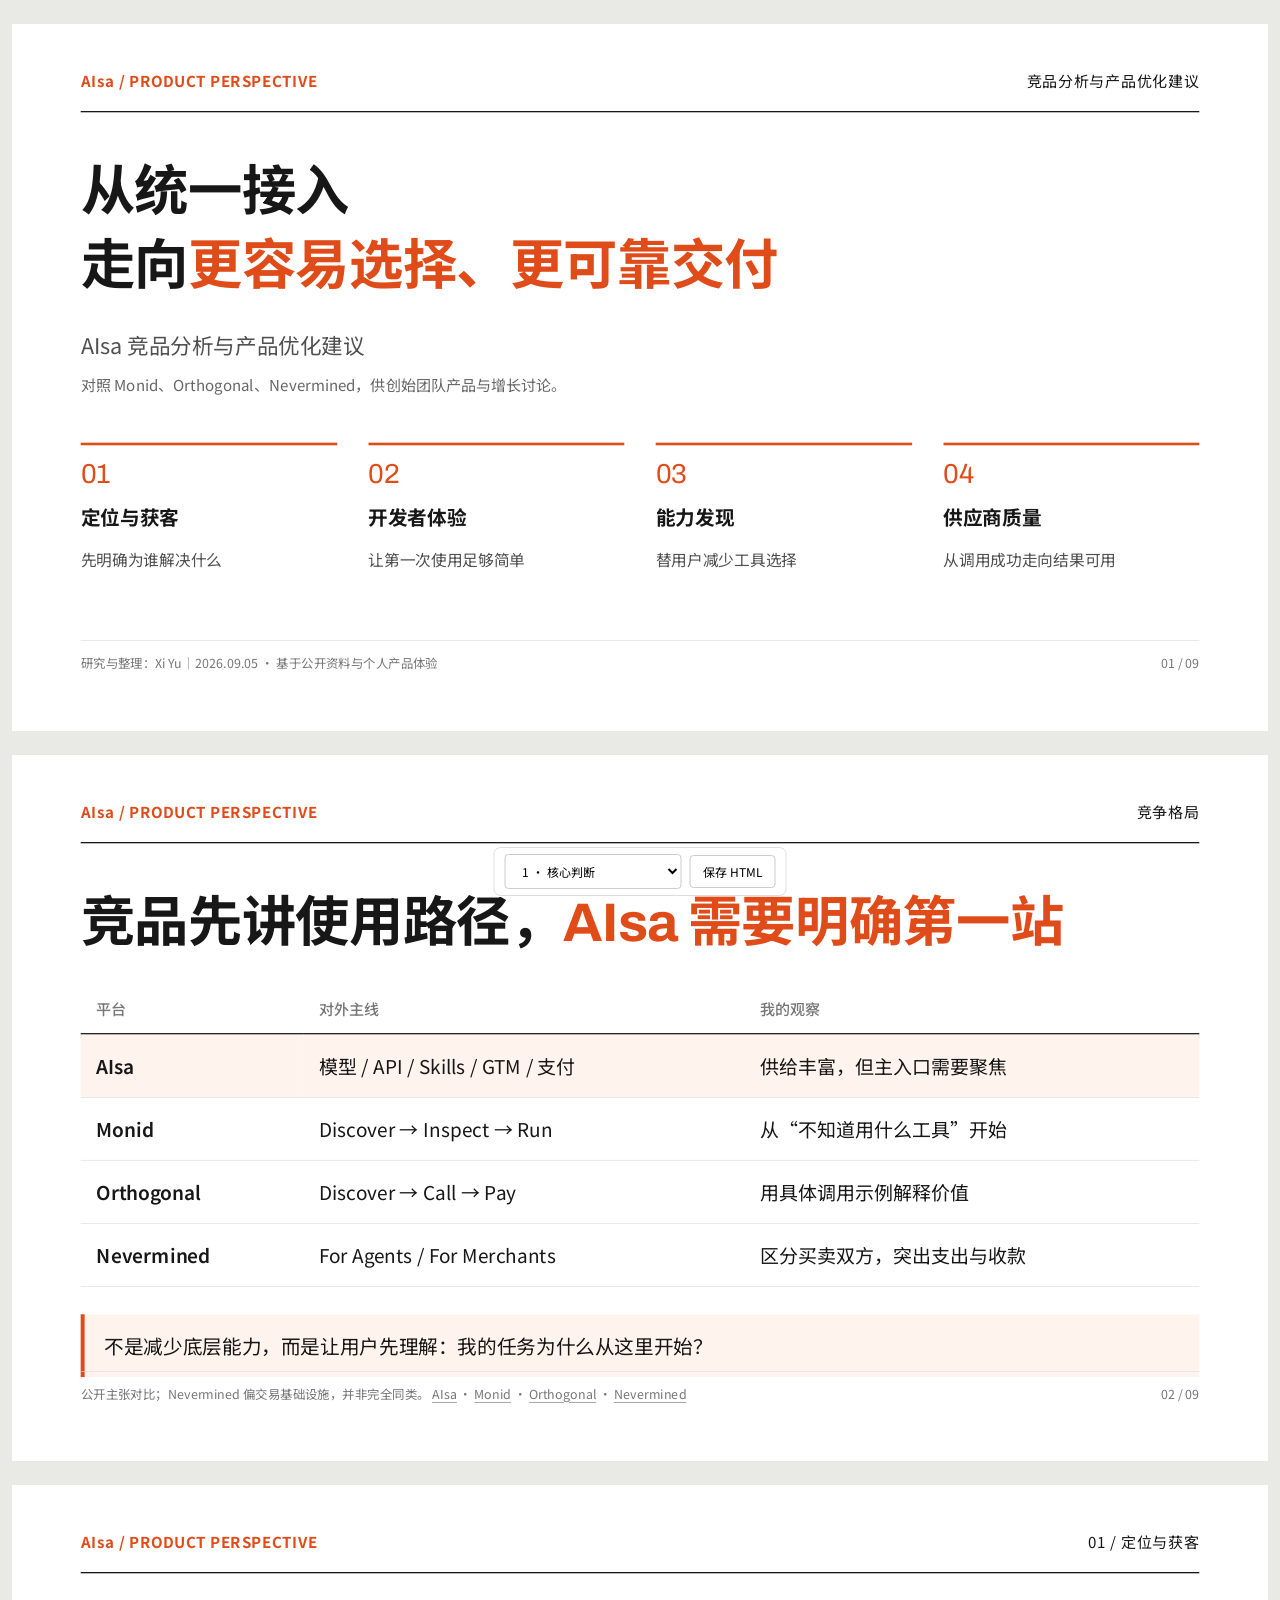
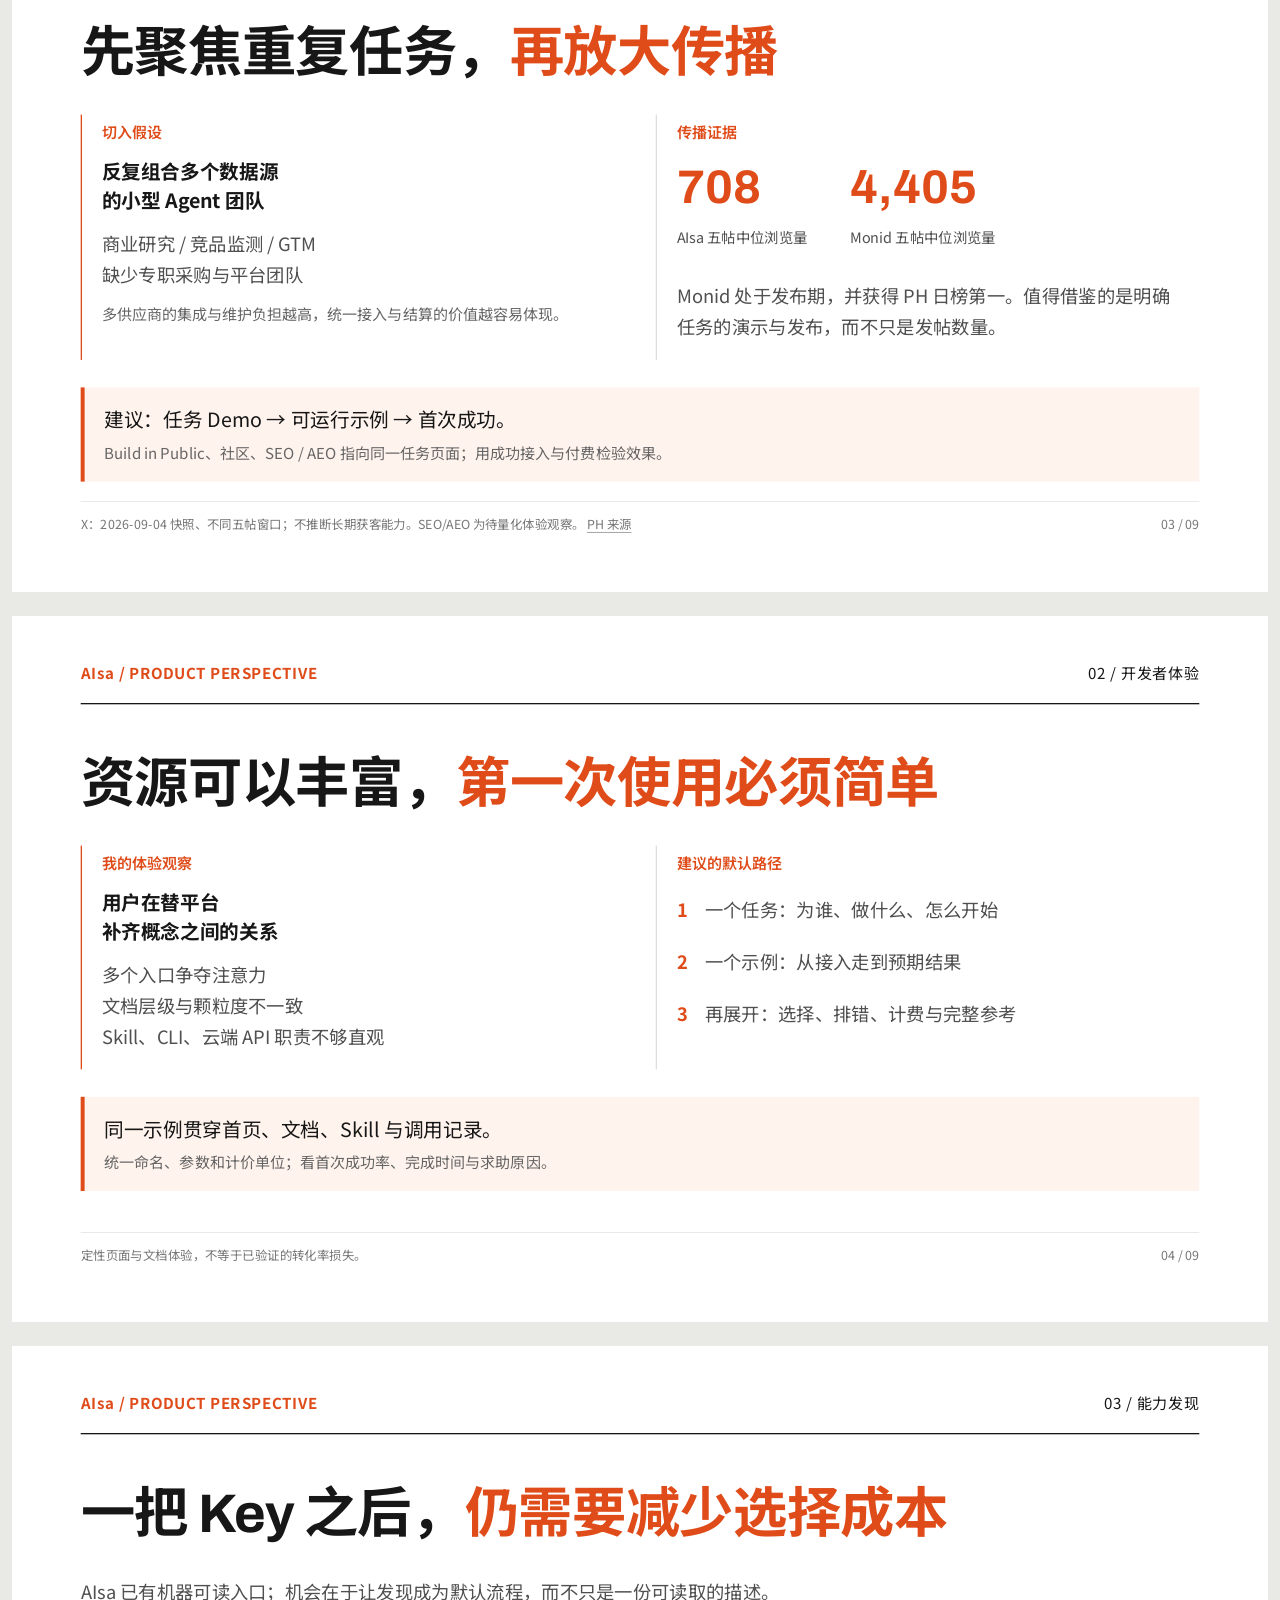
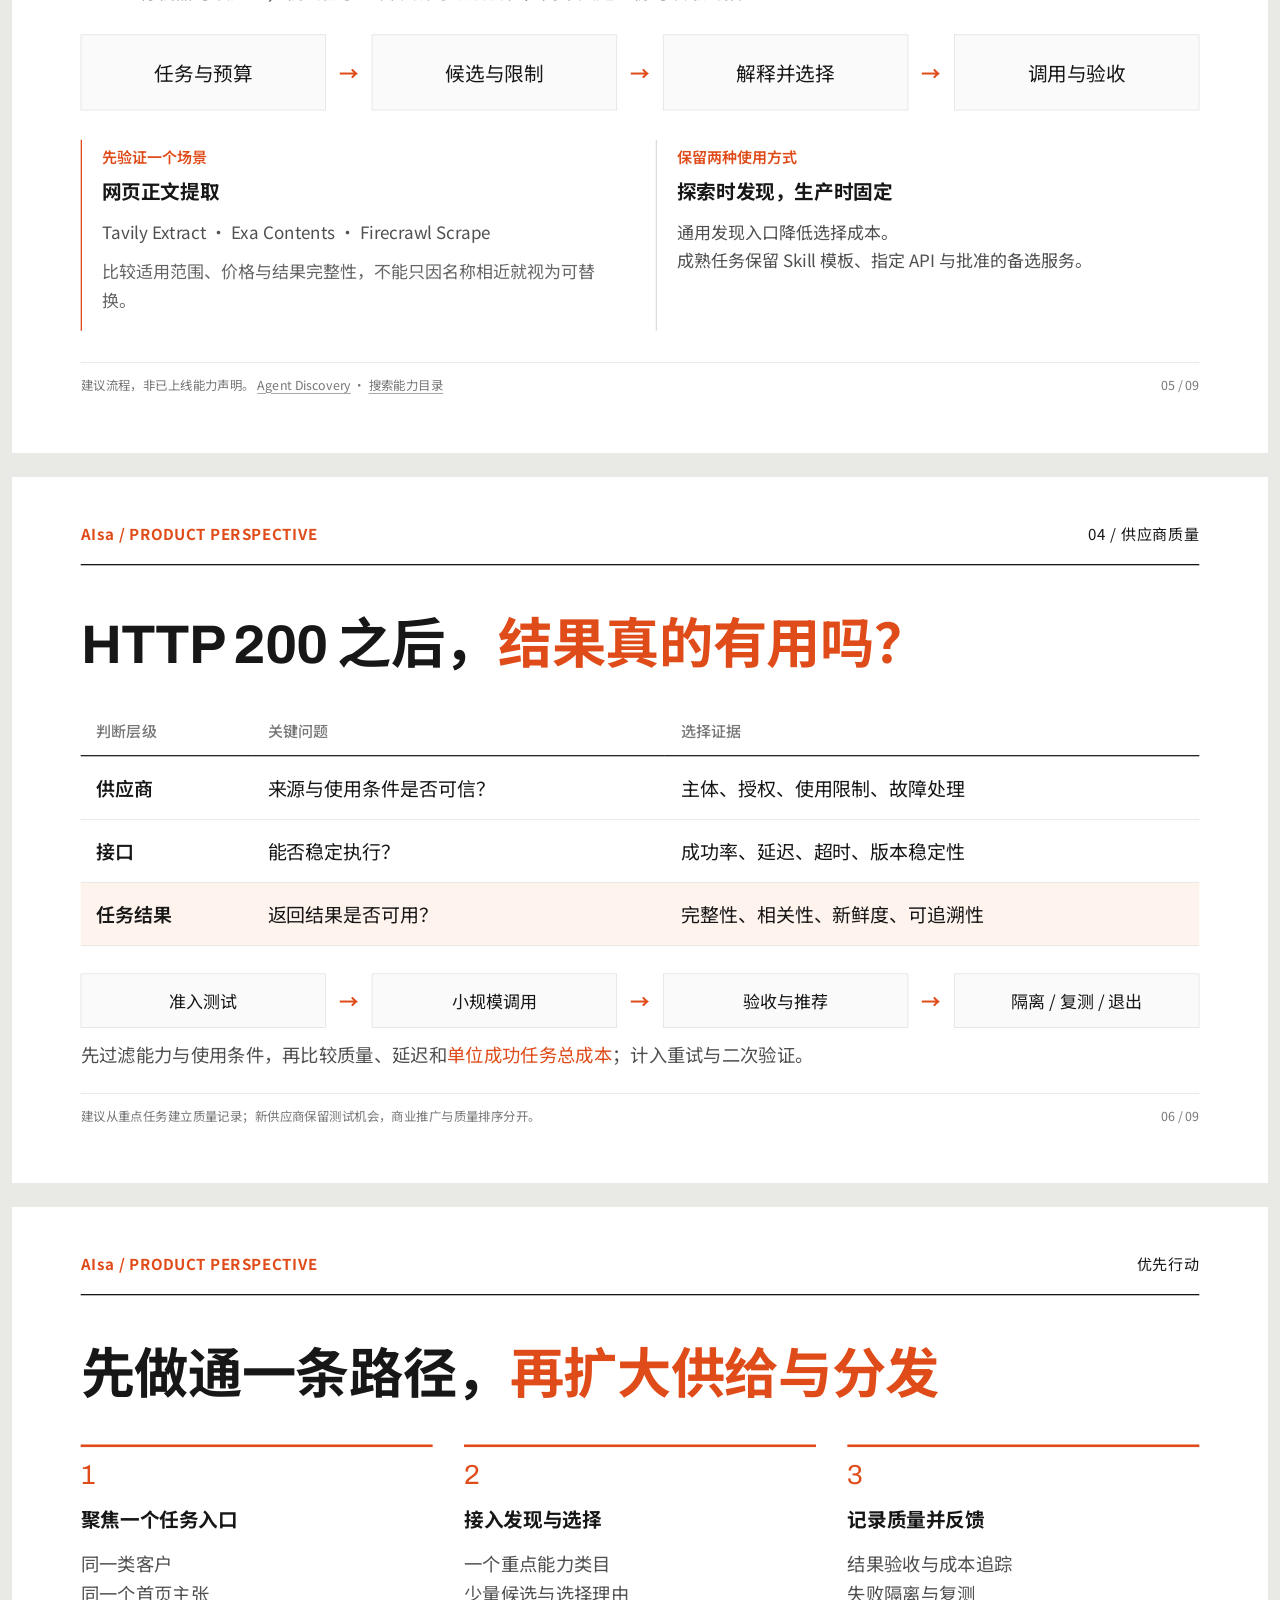
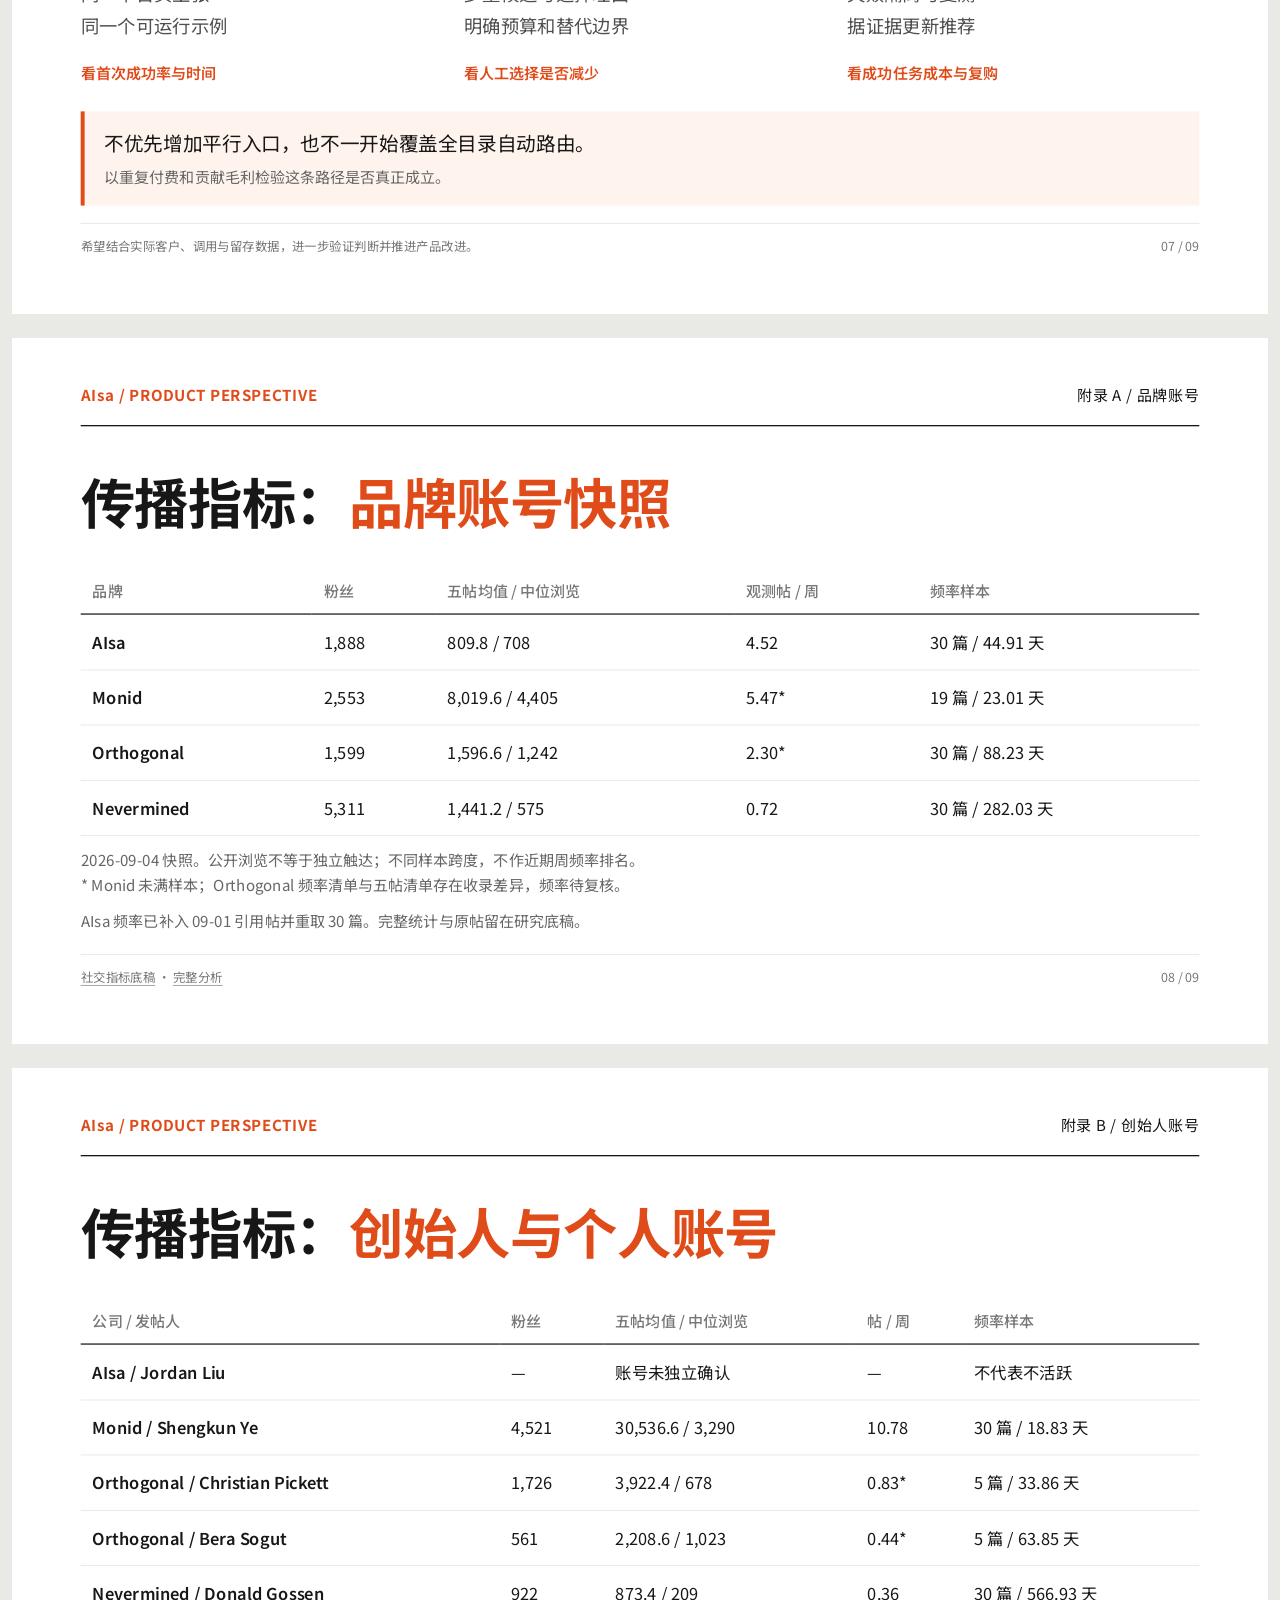
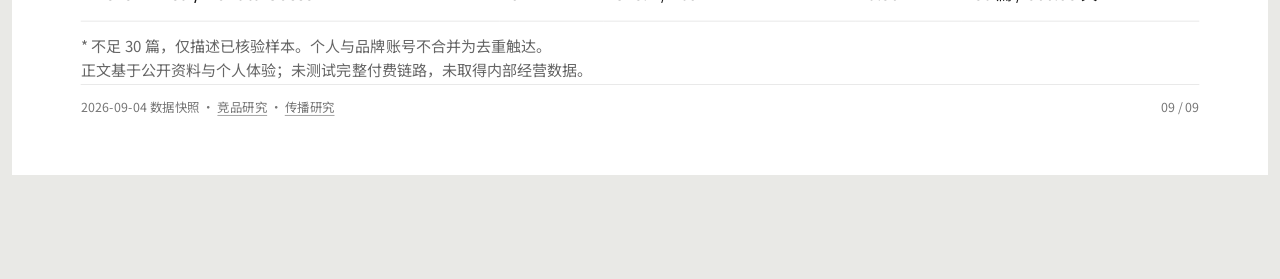
==== aisa-founder-product-strategy/index.html @ be92a4cd "feat: publish AIsa founder strategy deck" ====
<!DOCTYPE html><html lang="zh-CN"><head><meta charset="UTF-8"><meta name="viewport" content="width=device-width,initial-scale=1"><title>AIsa 竞品分析与产品优化建议｜Xi Yu</title><link href="https://fonts.googleapis.com/css2?family=Archivo:wght@700;800&family=Noto+Sans+SC:wght@400;500;600;700&display=swap" rel="stylesheet"><style>/* ===========================================
   FIXED 16:9 STAGE: MANDATORY BASE STYLES
   Include this ENTIRE file in every presentation.
   Slides are authored at 1920×1080 and scaled as a whole.
   =========================================== */

/* 1. Lock the browser viewport */
html,
body {
    width: 100%;
    height: 100%;
    margin: 0;
    overflow: hidden;
    background: var(--stage-bg, #000);
}

/* 2. Full-window deck viewport */
.deck-viewport {
    position: fixed;
    inset: 0;
    overflow: hidden;
    background: var(--stage-bg, #000);
}

/* 3. Fixed 16:9 design canvas.
   JavaScript sets transform: translate(...) scale(...). */
.deck-stage {
    position: absolute;
    left: 0;
    top: 0;
    width: 1920px;
    height: 1080px;
    overflow: hidden;
    transform-origin: 0 0;
    background: var(--slide-bg, #fff);
}

/* 4. Slides stack inside the fixed stage.
   Content must be laid out at 1920×1080, not reflowed per device. */
.slide {
    position: absolute;
    inset: 0;
    width: 1920px;
    height: 1080px;
    overflow: hidden;
    display: block;
    visibility: hidden;
    opacity: 0;
    pointer-events: none;
    background: var(--slide-bg, #fff);
}

.slide.active,
.slide.visible {
    visibility: visible;
    opacity: 1;
    pointer-events: auto;
    z-index: 1;
}

/* 5. Keep media inside authored slide bounds */
img,
video,
canvas,
svg {
    max-width: 100%;
    max-height: 100%;
}

/* 6. Presentation chrome stays outside the slide design system */
.deck-controls {
    position: fixed;
    left: 50%;
    bottom: 22px;
    transform: translateX(-50%);
    z-index: 1000;
}

/* 7. Print one fixed-size slide per page */
@media print {
    html,
    body {
        width: 1920px;
        height: auto;
        overflow: visible;
        background: #fff;
    }

    .deck-viewport {
        position: static;
        overflow: visible;
        background: #fff;
    }

    .deck-stage {
        position: static;
        width: auto;
        height: auto;
        transform: none !important;
        background: none;
    }

    .slide {
        position: relative;
        display: block !important;
        visibility: visible !important;
        opacity: 1 !important;
        pointer-events: auto !important;
        width: 1920px;
        height: 1080px;
        break-after: page;
        page-break-after: always;
    }

    .slide:last-child {
        break-after: auto;
        page-break-after: auto;
    }

    .deck-controls {
        display: none !important;
    }
}

/* 8. Reduced motion */
@media (prefers-reduced-motion: reduce) {
    *,
    *::before,
    *::after {
        animation-duration: 0.01ms !important;
        transition-duration: 0.2s !important;
    }
}


/* === SWISS WHITE / ORANGE === */
*{box-sizing:border-box} :root{--stage-bg:#e9e9e6;--slide-bg:#fff;--ink:#171717;--accent:#df4b19}body{font-family:'Noto Sans SC',sans-serif;color:var(--ink)}
.slide{padding:70px 105px 110px}header{height:65px;border-bottom:2px solid #171717;display:flex;justify-content:space-between;font-size:23px;letter-spacing:1px}header strong,label,i{color:var(--accent)}h1{font-family:'Archivo','Noto Sans SC',sans-serif;font-size:65px;line-height:1.35;margin:42px 0 38px;letter-spacing:-1px}h1 span,.intro span{color:var(--accent)}h3{font-size:35px;line-height:1.45;margin:22px 0}p{font-size:28px;line-height:1.7;margin:18px 0;color:#505050}.lead{font-size:33px}.small,small{font-size:23px;line-height:1.65;color:#666}label{font-size:23px;font-weight:600}i{font-style:normal;font-size:42px;font-family:Archivo,sans-serif}a{color:inherit;text-underline-offset:4px}
footer{position:absolute;left:105px;right:105px;bottom:54px;border-top:1px solid #ddd;padding-top:20px;display:flex;justify-content:space-between;gap:30px;font-size:19px;color:#777}footer .source{max-width:1500px}
.four,.three,.cols{display:grid;gap:48px}.four{grid-template-columns:repeat(4,1fr);margin-top:65px}.three{grid-template-columns:repeat(3,1fr);margin-top:50px}.cols{grid-template-columns:1fr 1fr;margin-top:30px}.four article,.three article{border-top:4px solid var(--accent);padding-top:20px}.cols article{border-left:2px solid #ddd;padding:8px 30px}.cols article:first-child{border-color:var(--accent)}.three p{margin-bottom:32px}.compact{margin-top:45px}.compact h3{margin:15px 0}.compact p{font-size:26px}
aside{margin-top:42px;background:#fff3ed;border-left:6px solid var(--accent);padding:24px 30px;font-size:30px;line-height:1.6}
table{width:100%;border-collapse:collapse;font-size:29px;margin-top:25px}th{text-align:left;font-size:23px;color:#777;font-weight:500;padding:20px 24px;border-bottom:2px solid #222}td{padding:26px 24px;border-bottom:1px solid #ddd;line-height:1.5}td:first-child{font-weight:600}.accent{background:#fff3ed}.data{font-size:25px}.data td{padding:23px 18px}.data th{padding:18px}
.numbers{display:flex;gap:65px;margin:30px 0}.numbers b{font-family:Archivo,sans-serif;font-size:72px;color:var(--accent)}.numbers p{font-size:22px}.steps p{margin:32px 0}.steps b{display:inline-block;margin-right:20px;color:var(--accent)}.flow{display:flex;align-items:center;gap:20px;margin-top:42px}.flow div{flex:1;border:1px solid #ddd;padding:35px 14px;text-align:center;font-size:30px;background:#fafafa}.flow b{color:var(--accent);font-size:30px}.smallflow div{padding:22px 10px;font-size:26px}.intro{font-size:28px}.slide:first-child h1{font-size:83px;margin-top:66px}.slide:first-child h3{font-size:30px}.slide:first-child .four p{font-size:24px}
/* === NAVIGATION AND EDITING === */
footer{bottom:90px}.deck-controls{bottom:4px}
.deck-controls{display:flex;gap:8px;align-items:center;background:#fffffff2;border:1px solid #ddd;border-radius:7px;padding:6px 10px;font-size:12px}button,select{font:inherit;padding:7px 12px;background:#fff;border:1px solid #ccc;border-radius:4px;cursor:pointer}button:focus-visible,select:focus-visible{outline:3px solid #df4b19}.edit-hotzone{position:fixed;left:0;top:0;width:80px;height:60px;z-index:1000}.edit-toggle{position:fixed;left:12px;top:12px;z-index:1001;opacity:0;pointer-events:none}.edit-toggle.show,.edit-toggle.active{opacity:1;pointer-events:auto}[contenteditable=true]{outline:1px dashed #df4b19}.editing .slide.active{overflow:auto}@media print{.edit-hotzone,.edit-toggle{display:none!important}@page{size:1920px 1080px;margin:0}}
/* === CONTINUOUS VERTICAL READING === */
html,body{height:auto;overflow-x:hidden;overflow-y:auto}
.deck-viewport{position:relative;inset:auto;overflow:visible;padding:24px 0 80px}
.deck-stage{position:relative;width:100%;height:auto;overflow:visible;transform:none!important;background:transparent}
.page-wrap{position:relative;margin:0 auto 24px;overflow:hidden;background:white}
.slide{visibility:visible;opacity:1;pointer-events:auto;transform-origin:top left}
.deck-controls #prev,.deck-controls #next{display:none}
@media print{.page-wrap{width:1920px!important;height:1080px!important;margin:0;overflow:visible;break-after:page}.slide{transform:none!important;break-after:auto}.deck-viewport{padding:0}}
</style></head><body><main class="deck-viewport"><div class="deck-stage"><!-- === SLIDE 1: 核心判断 === --><section class="slide active" aria-label="核心判断"><header><strong>AIsa / PRODUCT PERSPECTIVE</strong><span>竞品分析与产品优化建议</span></header><h1>从统一接入<br>走向<span>更容易选择、更可靠交付</span></h1><div class="body-content"><p class="lead">AIsa 竞品分析与产品优化建议<br><small>对照 Monid、Orthogonal、Nevermined，供创始团队产品与增长讨论。</small></p><div class="four"><article><i>01</i><h3>定位与获客</h3><p>先明确为谁解决什么</p></article><article><i>02</i><h3>开发者体验</h3><p>让第一次使用足够简单</p></article><article><i>03</i><h3>能力发现</h3><p>替用户减少工具选择</p></article><article><i>04</i><h3>供应商质量</h3><p>从调用成功走向结果可用</p></article></div></div><footer><span class="source">研究与整理：Xi Yu｜2026.09.05 · 基于公开资料与个人产品体验</span><span>01 / 09</span></footer></section>
<!-- === SLIDE 2: 竞争格局 === --><section class="slide " aria-label="竞争格局"><header><strong>AIsa / PRODUCT PERSPECTIVE</strong><span>竞争格局</span></header><h1>竞品先讲使用路径，<span>AIsa 需要明确第一站</span></h1><div class="body-content"><table><thead><tr><th>平台</th><th>对外主线</th><th>我的观察</th></tr></thead><tbody><tr class="accent"><td>AIsa</td><td>模型 / API / Skills / GTM / 支付</td><td>供给丰富，但主入口需要聚焦</td></tr><tr><td>Monid</td><td>Discover → Inspect → Run</td><td>从“不知道用什么工具”开始</td></tr><tr><td>Orthogonal</td><td>Discover → Call → Pay</td><td>用具体调用示例解释价值</td></tr><tr><td>Nevermined</td><td>For Agents / For Merchants</td><td>区分买卖双方，突出支出与收款</td></tr></tbody></table><aside>不是减少底层能力，而是让用户先理解：我的任务为什么从这里开始？</aside></div><footer><span class="source">公开主张对比；Nevermined 偏交易基础设施，并非完全同类。 <a href="https://aisa.one/">AIsa</a> · <a href="https://docs.monid.ai/">Monid</a> · <a href="https://www.orthogonal.com/">Orthogonal</a> · <a href="https://nevermined.ai/">Nevermined</a></span><span>02 / 09</span></footer></section>
<!-- === SLIDE 3: 01 / 定位与获客 === --><section class="slide " aria-label="01 / 定位与获客"><header><strong>AIsa / PRODUCT PERSPECTIVE</strong><span>01 / 定位与获客</span></header><h1>先聚焦重复任务，<span>再放大传播</span></h1><div class="body-content"><div class="cols"><article><label>切入假设</label><h3>反复组合多个数据源<br>的小型 Agent 团队</h3><p>商业研究 / 竞品监测 / GTM<br>缺少专职采购与平台团队</p><p class="small">多供应商的集成与维护负担越高，统一接入与结算的价值越容易体现。</p></article><article><label>传播证据</label><div class="numbers"><div><b>708</b><p>AIsa 五帖中位浏览量</p></div><div><b>4,405</b><p>Monid 五帖中位浏览量</p></div></div><p>Monid 处于发布期，并获得 PH 日榜第一。值得借鉴的是明确任务的演示与发布，而不只是发帖数量。</p></article></div><aside>建议：任务 Demo → 可运行示例 → 首次成功。<br><small>Build in Public、社区、SEO / AEO 指向同一任务页面；用成功接入与付费检验效果。</small></aside></div><footer><span class="source">X：2026-09-04 快照、不同五帖窗口；不推断长期获客能力。SEO/AEO 为待量化体验观察。 <a href="https://www.producthunt.com/products/monid">PH 来源</a></span><span>03 / 09</span></footer></section>
<!-- === SLIDE 4: 02 / 开发者体验 === --><section class="slide " aria-label="02 / 开发者体验"><header><strong>AIsa / PRODUCT PERSPECTIVE</strong><span>02 / 开发者体验</span></header><h1>资源可以丰富，<span>第一次使用必须简单</span></h1><div class="body-content"><div class="cols"><article><label>我的体验观察</label><h3>用户在替平台<br>补齐概念之间的关系</h3><p>多个入口争夺注意力<br>文档层级与颗粒度不一致<br>Skill、CLI、云端 API 职责不够直观</p></article><article><label>建议的默认路径</label><div class="steps"><p><b>1</b> 一个任务：为谁、做什么、怎么开始</p><p><b>2</b> 一个示例：从接入走到预期结果</p><p><b>3</b> 再展开：选择、排错、计费与完整参考</p></div></article></div><aside>同一示例贯穿首页、文档、Skill 与调用记录。<br><small>统一命名、参数和计价单位；看首次成功率、完成时间与求助原因。</small></aside></div><footer><span class="source">定性页面与文档体验，不等于已验证的转化率损失。</span><span>04 / 09</span></footer></section>
<!-- === SLIDE 5: 03 / 能力发现 === --><section class="slide " aria-label="03 / 能力发现"><header><strong>AIsa / PRODUCT PERSPECTIVE</strong><span>03 / 能力发现</span></header><h1>一把 Key 之后，<span>仍需要减少选择成本</span></h1><div class="body-content"><p class="intro">AIsa 已有机器可读入口；机会在于让发现成为默认流程，而不只是一份可读取的描述。</p><div class="flow"><div>任务与预算</div><b>→</b><div>候选与限制</div><b>→</b><div>解释并选择</div><b>→</b><div>调用与验收</div></div><div class="cols compact"><article><label>先验证一个场景</label><h3>网页正文提取</h3><p>Tavily Extract · Exa Contents · Firecrawl Scrape</p><p class="small">比较适用范围、价格与结果完整性，不能只因名称相近就视为可替换。</p></article><article><label>保留两种使用方式</label><h3>探索时发现，生产时固定</h3><p>通用发现入口降低选择成本。<br>成熟任务保留 Skill 模板、指定 API 与批准的备选服务。</p></article></div></div><footer><span class="source">建议流程，非已上线能力声明。 <a href="https://aisa.one/agent-discovery">Agent Discovery</a> · <a href="https://aisa.one/api/search">搜索能力目录</a></span><span>05 / 09</span></footer></section>
<!-- === SLIDE 6: 04 / 供应商质量 === --><section class="slide " aria-label="04 / 供应商质量"><header><strong>AIsa / PRODUCT PERSPECTIVE</strong><span>04 / 供应商质量</span></header><h1>HTTP 200 之后，<span>结果真的有用吗？</span></h1><div class="body-content"><table><thead><tr><th>判断层级</th><th>关键问题</th><th>选择证据</th></tr></thead><tbody><tr><td>供应商</td><td>来源与使用条件是否可信？</td><td>主体、授权、使用限制、故障处理</td></tr><tr><td>接口</td><td>能否稳定执行？</td><td>成功率、延迟、超时、版本稳定性</td></tr><tr class="accent"><td>任务结果</td><td>返回结果是否可用？</td><td>完整性、相关性、新鲜度、可追溯性</td></tr></tbody></table><div class="flow smallflow"><div>准入测试</div><b>→</b><div>小规模调用</div><b>→</b><div>验收与推荐</div><b>→</b><div>隔离 / 复测 / 退出</div></div><p class="intro">先过滤能力与使用条件，再比较质量、延迟和<span>单位成功任务总成本</span>；计入重试与二次验证。</p></div><footer><span class="source">建议从重点任务建立质量记录；新供应商保留测试机会，商业推广与质量排序分开。</span><span>06 / 09</span></footer></section>
<!-- === SLIDE 7: 优先行动 === --><section class="slide " aria-label="优先行动"><header><strong>AIsa / PRODUCT PERSPECTIVE</strong><span>优先行动</span></header><h1>先做通一条路径，<span>再扩大供给与分发</span></h1><div class="body-content"><div class="three"><article><i>1</i><h3>聚焦一个任务入口</h3><p>同一类客户<br>同一个首页主张<br>同一个可运行示例</p><label>看首次成功率与时间</label></article><article><i>2</i><h3>接入发现与选择</h3><p>一个重点能力类目<br>少量候选与选择理由<br>明确预算和替代边界</p><label>看人工选择是否减少</label></article><article><i>3</i><h3>记录质量并反馈</h3><p>结果验收与成本追踪<br>失败隔离与复测<br>据证据更新推荐</p><label>看成功任务成本与复购</label></article></div><aside>不优先增加平行入口，也不一开始覆盖全目录自动路由。<br><small>以重复付费和贡献毛利检验这条路径是否真正成立。</small></aside></div><footer><span class="source">希望结合实际客户、调用与留存数据，进一步验证判断并推进产品改进。</span><span>07 / 09</span></footer></section>
<!-- === SLIDE 8: 附录 A / 品牌账号 === --><section class="slide " aria-label="附录 A / 品牌账号"><header><strong>AIsa / PRODUCT PERSPECTIVE</strong><span>附录 A / 品牌账号</span></header><h1>传播指标：<span>品牌账号快照</span></h1><div class="body-content"><table class="data"><thead><tr><th>品牌</th><th>粉丝</th><th>五帖均值 / 中位浏览</th><th>观测帖 / 周</th><th>频率样本</th></tr></thead><tbody><tr><td>AIsa</td><td>1,888</td><td>809.8 / 708</td><td>4.52</td><td>30 篇 / 44.91 天</td></tr><tr><td>Monid</td><td>2,553</td><td>8,019.6 / 4,405</td><td>5.47*</td><td>19 篇 / 23.01 天</td></tr><tr><td>Orthogonal</td><td>1,599</td><td>1,596.6 / 1,242</td><td>2.30*</td><td>30 篇 / 88.23 天</td></tr><tr><td>Nevermined</td><td>5,311</td><td>1,441.2 / 575</td><td>0.72</td><td>30 篇 / 282.03 天</td></tr></tbody></table><p class="small">2026-09-04 快照。公开浏览不等于独立触达；不同样本跨度，不作近期周频率排名。<br>* Monid 未满样本；Orthogonal 频率清单与五帖清单存在收录差异，频率待复核。</p><p class="small">AIsa 频率已补入 09-01 引用帖并重取 30 篇。完整统计与原帖留在研究底稿。</p></div><footer><span class="source"><a href="https://github.com/XY24678/XY24678.github.io/blob/main/aisa-founder-product-strategy/research/AIsa_Competitors_X_Metrics_2026-09-04.md">社交指标底稿</a> · <a href="https://github.com/XY24678/XY24678.github.io/blob/main/aisa-founder-product-strategy/research/AIsa_Founder_Product_Strategy_Discussion_CN.md">完整分析</a></span><span>08 / 09</span></footer></section>
<!-- === SLIDE 9: 附录 B / 创始人账号 === --><section class="slide " aria-label="附录 B / 创始人账号"><header><strong>AIsa / PRODUCT PERSPECTIVE</strong><span>附录 B / 创始人账号</span></header><h1>传播指标：<span>创始人与个人账号</span></h1><div class="body-content"><table class="data"><thead><tr><th>公司 / 发帖人</th><th>粉丝</th><th>五帖均值 / 中位浏览</th><th>帖 / 周</th><th>频率样本</th></tr></thead><tbody><tr><td>AIsa / Jordan Liu</td><td>—</td><td>账号未独立确认</td><td>—</td><td>不代表不活跃</td></tr><tr><td>Monid / Shengkun Ye</td><td>4,521</td><td>30,536.6 / 3,290</td><td>10.78</td><td>30 篇 / 18.83 天</td></tr><tr><td>Orthogonal / Christian Pickett</td><td>1,726</td><td>3,922.4 / 678</td><td>0.83*</td><td>5 篇 / 33.86 天</td></tr><tr><td>Orthogonal / Bera Sogut</td><td>561</td><td>2,208.6 / 1,023</td><td>0.44*</td><td>5 篇 / 63.85 天</td></tr><tr><td>Nevermined / Donald Gossen</td><td>922</td><td>873.4 / 209</td><td>0.36</td><td>30 篇 / 566.93 天</td></tr></tbody></table><p class="small">* 不足 30 篇，仅描述已核验样本。个人与品牌账号不合并为去重触达。<br>正文基于公开资料与个人体验；未测试完整付费链路，未取得内部经营数据。</p></div><footer><span class="source">2026-09-04 数据快照 · <a href="https://github.com/XY24678/XY24678.github.io/blob/main/aisa-founder-product-strategy/research/AIsa_AI_Infra_Competitive_Research_CN.md">竞品研究</a> · <a href="https://github.com/XY24678/XY24678.github.io/blob/main/aisa-founder-product-strategy/research/AIsa_Monid_Build_in_Public_Trace_CN.md">传播研究</a></span><span>09 / 09</span></footer></section></div></main><nav class="deck-controls" aria-label="幻灯片导航"><button id="prev" aria-label="上一页">←</button><select aria-label="跳转页面"></select><button id="next" aria-label="下一页">→</button><button id="save">保存 HTML</button></nav><div class="edit-hotzone"></div><button class="edit-toggle" id="edit" title="按 E 编辑文字">编辑 E</button><script>/* === FIXED STAGE AND NAVIGATION === */
class SlidePresentation{
constructor(){this.slides=[...document.querySelectorAll('.slide')];this.index=0;this.editing=false;this.select=document.querySelector('select');this.slides.forEach((s,i)=>{if(!s.parentElement.classList.contains('page-wrap')){const w=document.createElement('div');w.className='page-wrap';s.before(w);w.append(s)}s.classList.add('active');s.removeAttribute('aria-hidden');s.inert=false;this.select.add(new Option((i+1)+' · '+s.getAttribute('aria-label'),i))});this.select.onchange=()=>this.show(+this.select.value);addEventListener('resize',()=>this.fit());addEventListener('keydown',e=>{if((e.ctrlKey||e.metaKey)&&e.key==='s'){e.preventDefault();this.save();return}if(!e.target.isContentEditable&&e.key.toLowerCase()==='e')this.edit()});this.fit();this.setupEditor();const observer=new IntersectionObserver(entries=>{for(const entry of entries)if(entry.isIntersecting){this.index=this.slides.indexOf(entry.target);this.select.value=this.index}},{threshold:0.4});this.slides.forEach(s=>observer.observe(s))}
fit(){const width=Math.min(document.documentElement.clientWidth-24,1440),scale=width/1920;this.slides.forEach(s=>{s.parentElement.style.width=width+'px';s.parentElement.style.height=(1080*scale)+'px';s.style.transform='scale('+scale+')'})}
show(n){this.index=Math.max(0,Math.min(n,this.slides.length-1));this.slides[this.index].parentElement.scrollIntoView({behavior:matchMedia('(prefers-reduced-motion: reduce)').matches?'auto':'smooth',block:'start'});this.select.value=this.index}
setupEditor(){this.fields=[...document.querySelectorAll('h1,h3,p,label,td,th,aside')];try{const saved=JSON.parse(localStorage.getItem('aisa-deck-v1')||'null');if(Array.isArray(saved)&&saved.length===this.fields.length)saved.forEach((t,i)=>{if(t!==null)this.fields[i].textContent=t})}catch{}this.fields.forEach(f=>f.addEventListener('input',()=>{f.dataset.edited='true';try{localStorage.setItem('aisa-deck-v1',JSON.stringify(this.fields.map(x=>x.dataset.edited?x.textContent:null)))}catch{}}));const btn=document.querySelector('#edit');btn.onclick=()=>this.edit();const hot=document.querySelector('.edit-hotzone');let timer;for(const el of [hot,btn]){el.onmouseenter=()=>{clearTimeout(timer);btn.classList.add('show')};el.onmouseleave=()=>timer=setTimeout(()=>btn.classList.remove('show'),400)}hot.onclick=()=>this.edit();document.querySelector('#save').onclick=()=>this.save()}
edit(){this.editing=!this.editing;this.fields.forEach(f=>f.contentEditable=String(this.editing));document.body.classList.toggle('editing',this.editing);document.querySelector('#edit').classList.toggle('active',this.editing);document.querySelector('#edit').textContent=this.editing?'结束编辑':'编辑 E'}
save(){const clone=document.documentElement.cloneNode(true);clone.querySelectorAll('[contenteditable]').forEach(e=>e.removeAttribute('contenteditable'));clone.querySelector('body').classList.remove('editing');const url=URL.createObjectURL(new Blob(['<!DOCTYPE html>'+clone.outerHTML],{type:'text/html;charset=utf-8'}));const a=document.createElement('a');a.href=url;a.download='AIsa_Founder_Product_Strategy_Deck_CN.html';a.click();setTimeout(()=>URL.revokeObjectURL(url),1000)}
}window.deck=new SlidePresentation();</script></body></html>
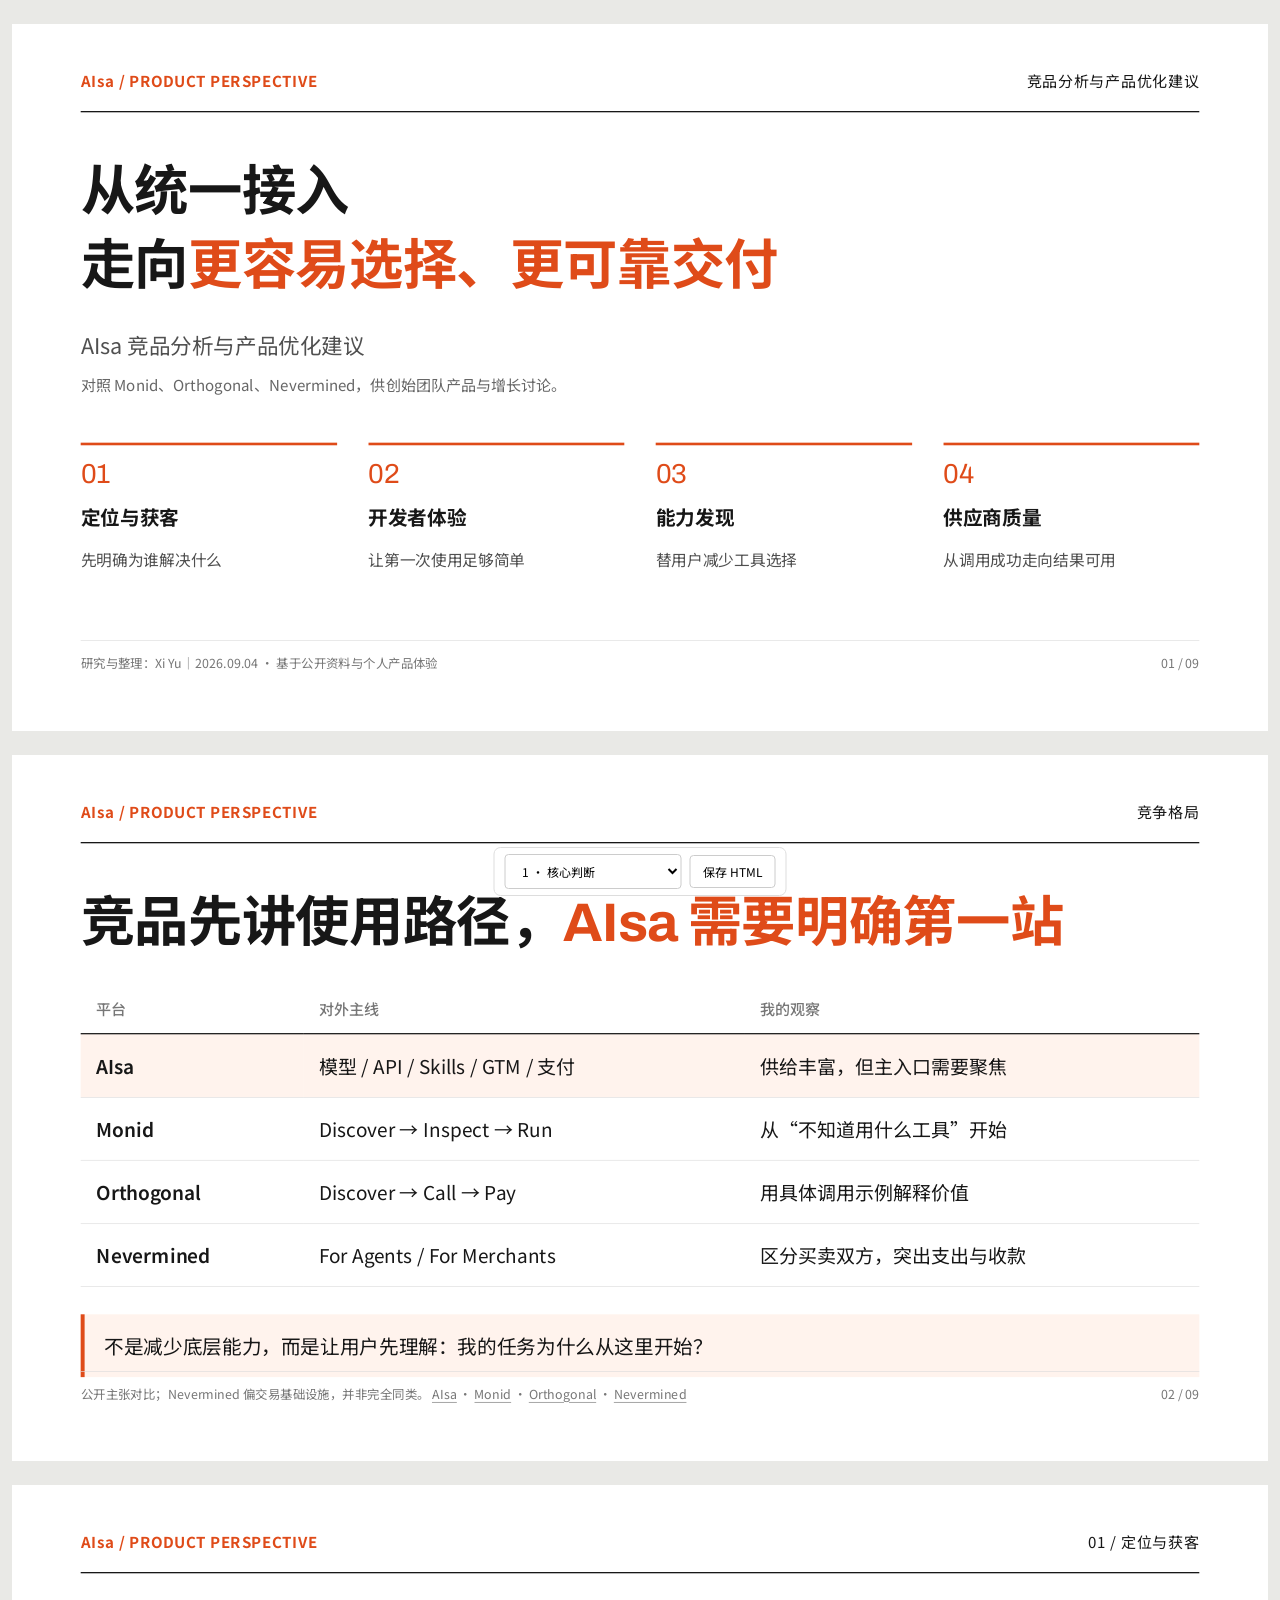
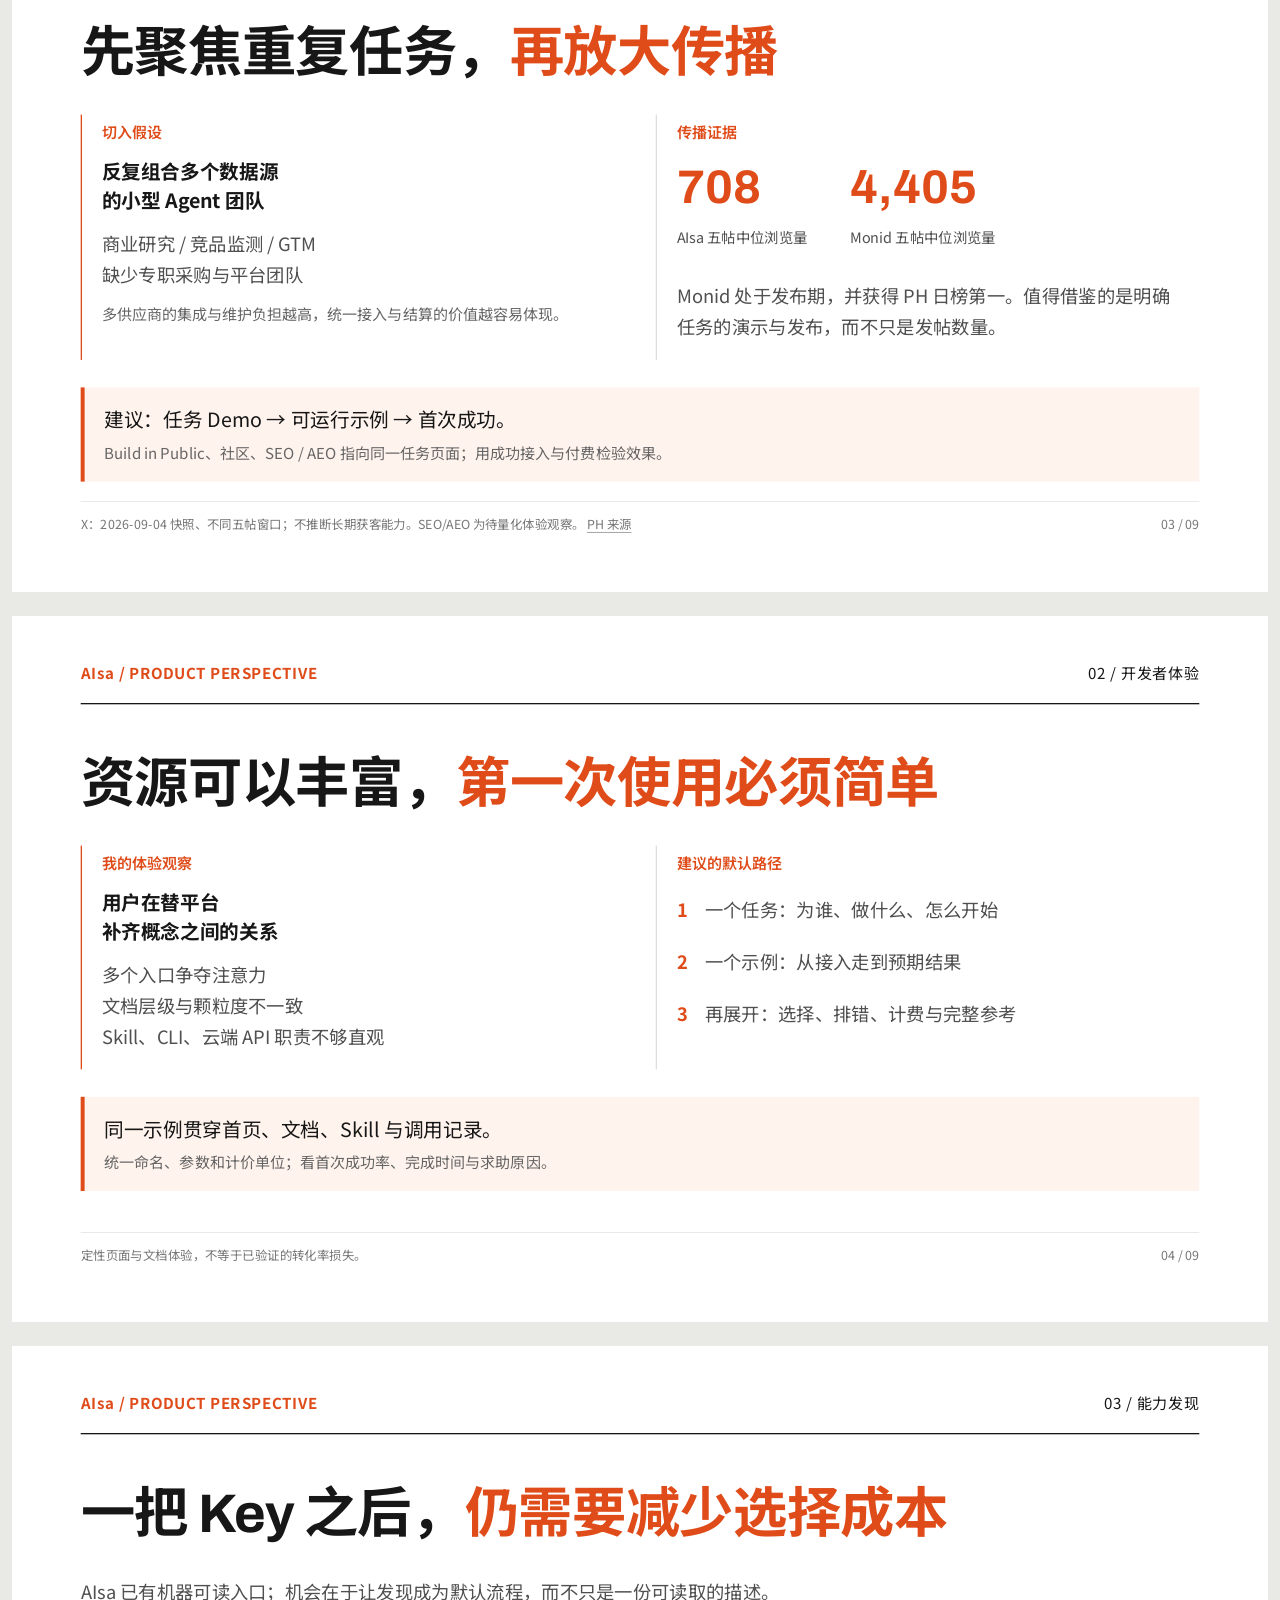
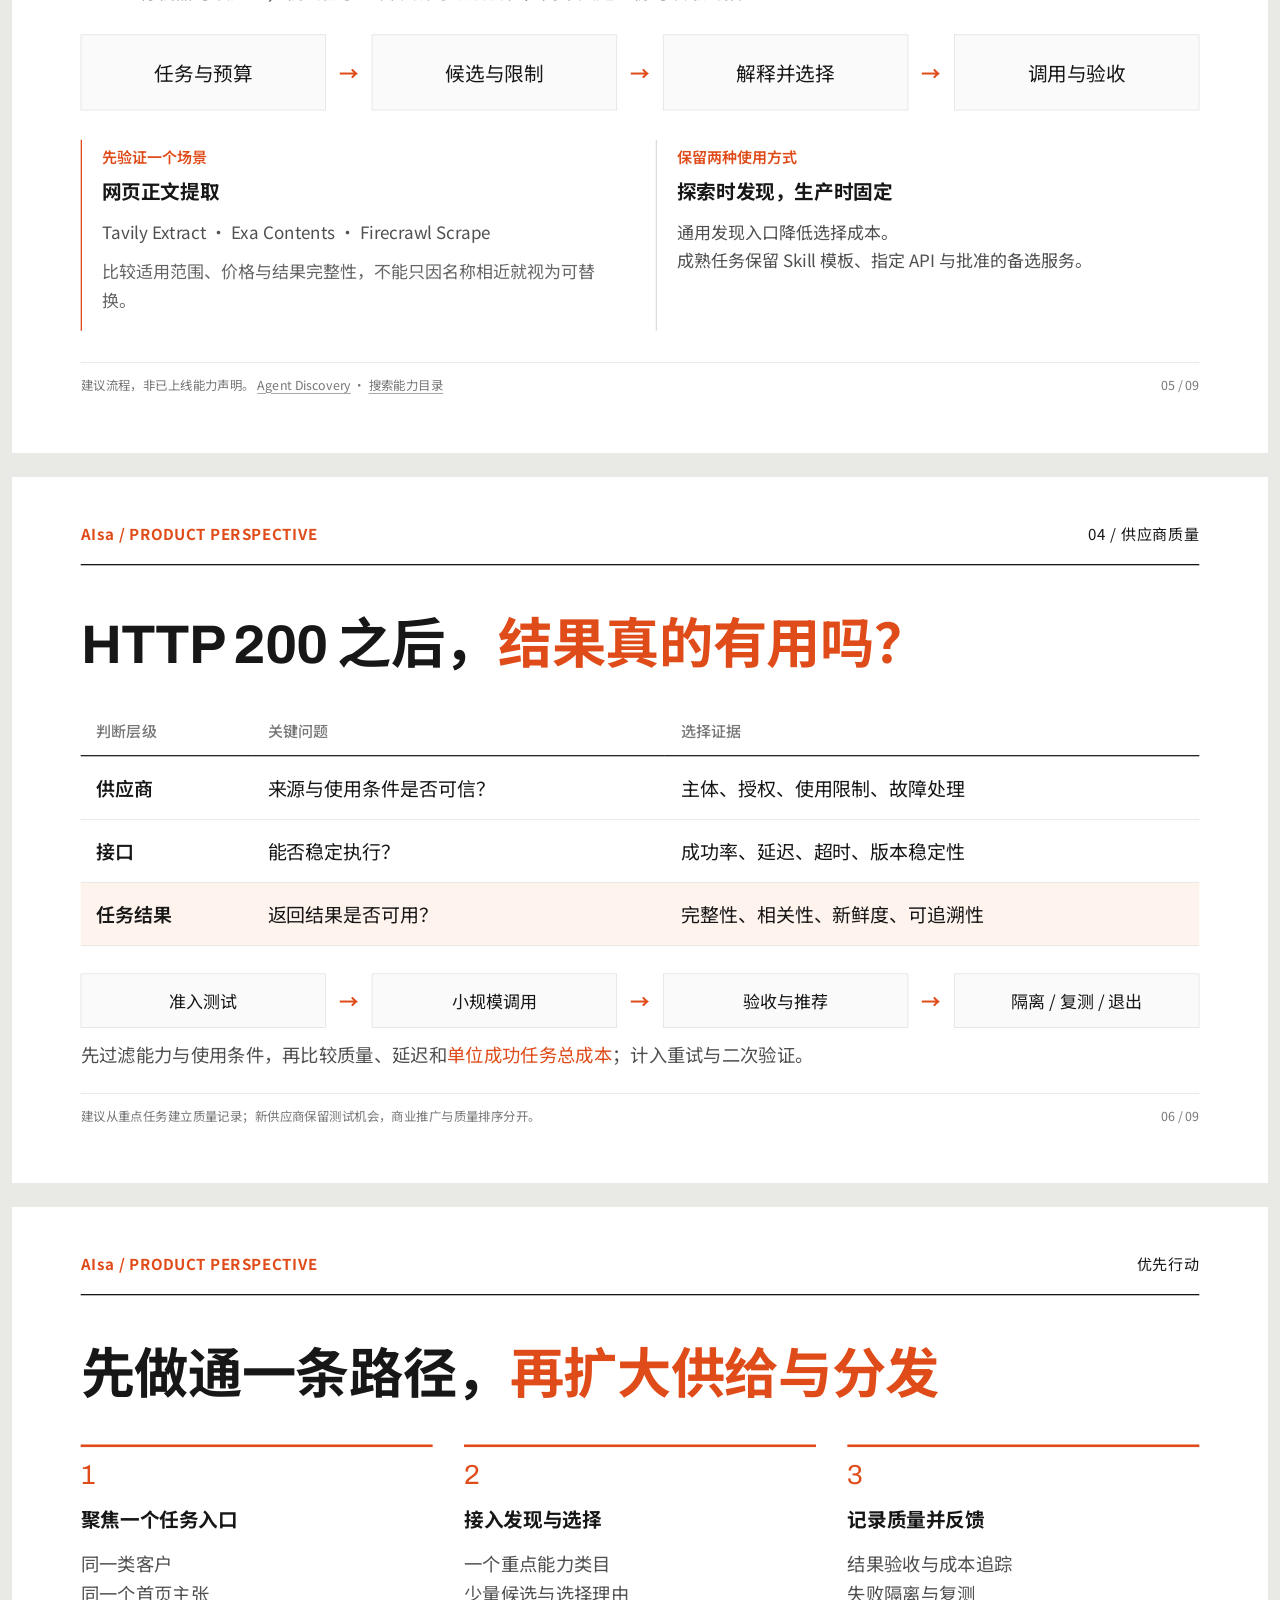
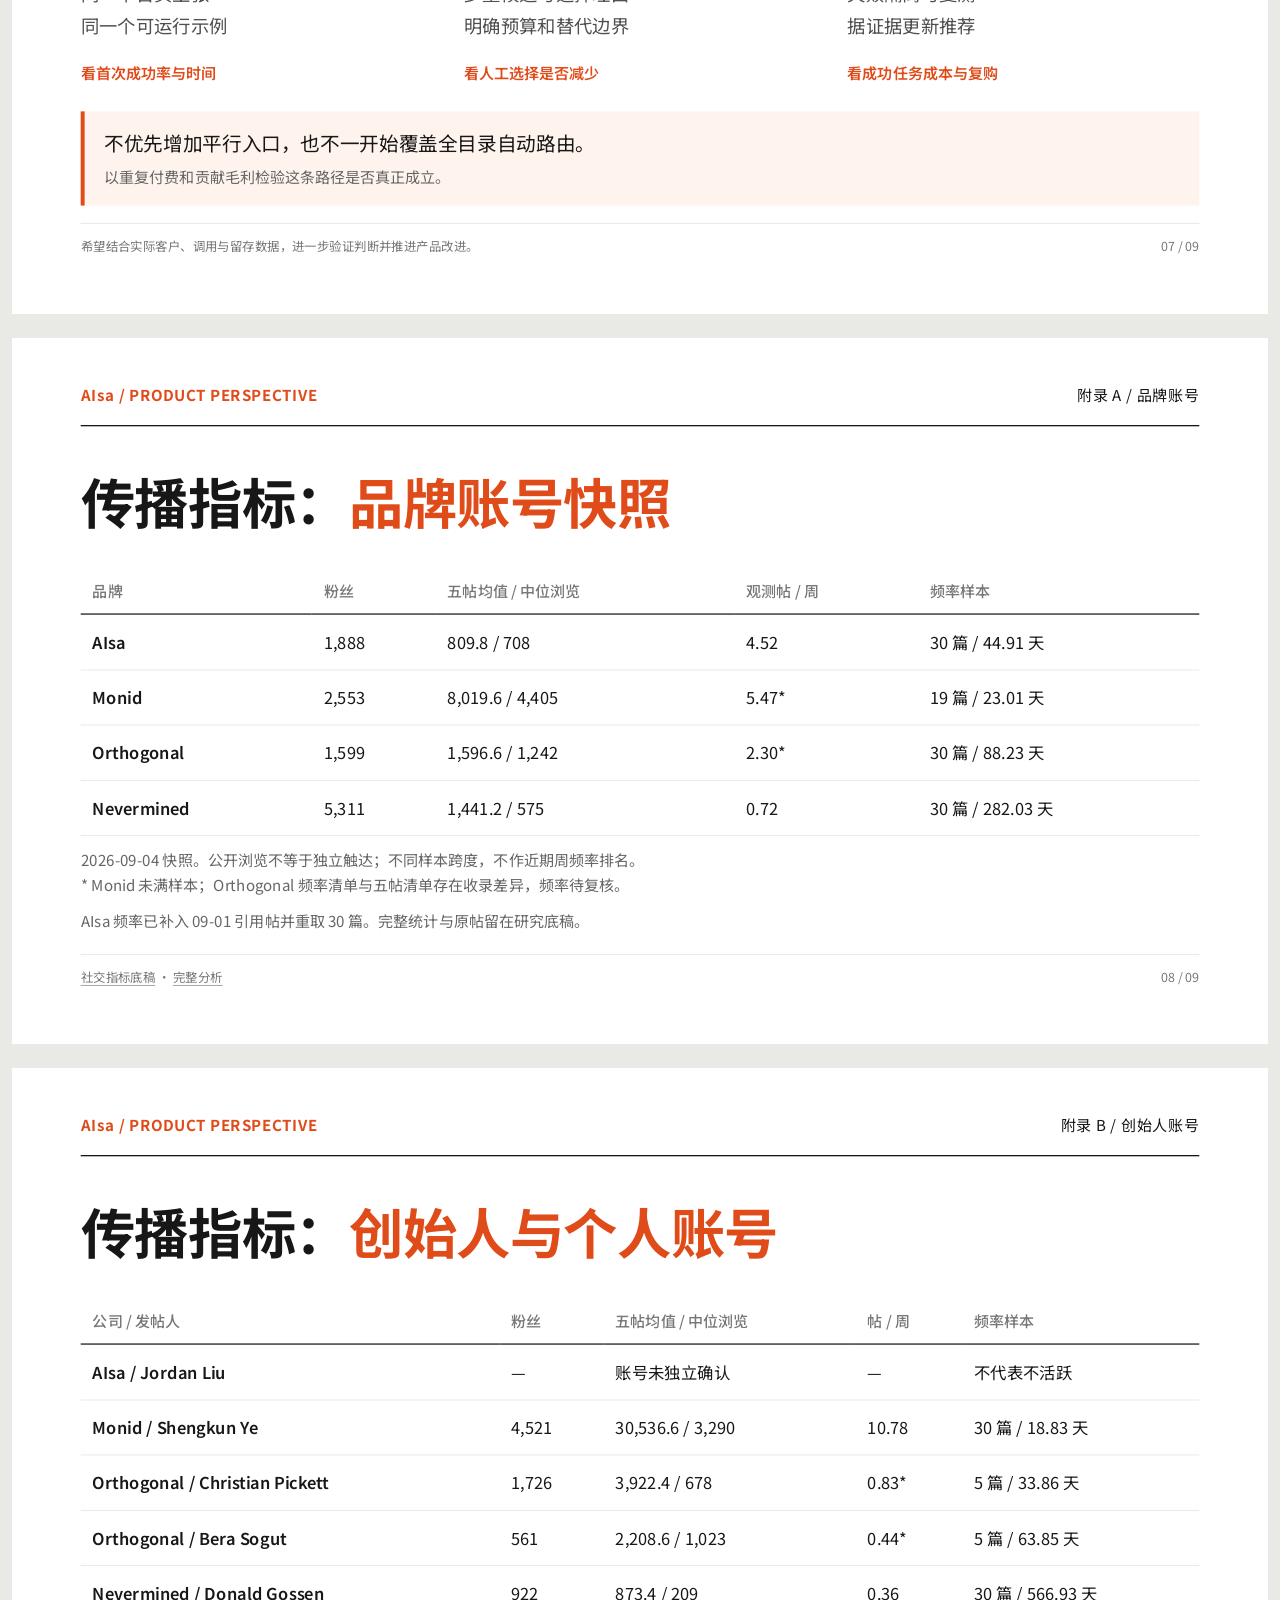
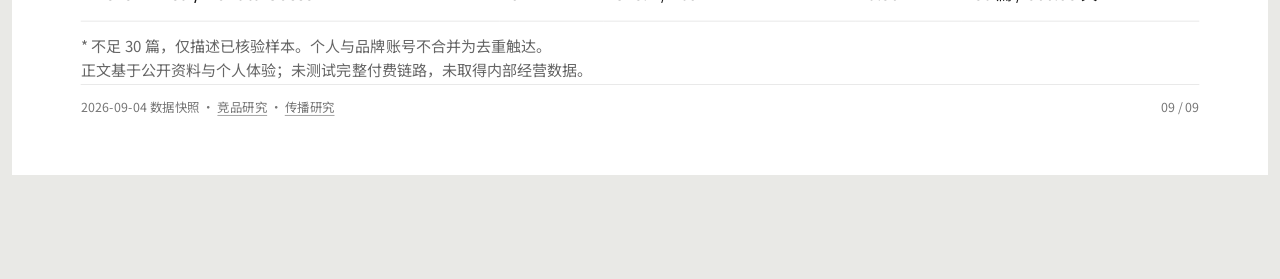
==== commit b9152498: "docs: align AIsa deck date" ====
--- a/aisa-founder-product-strategy/index.html
+++ b/aisa-founder-product-strategy/index.html
@@ -152,7 +152,7 @@
 .slide{visibility:visible;opacity:1;pointer-events:auto;transform-origin:top left}
 .deck-controls #prev,.deck-controls #next{display:none}
 @media print{.page-wrap{width:1920px!important;height:1080px!important;margin:0;overflow:visible;break-after:page}.slide{transform:none!important;break-after:auto}.deck-viewport{padding:0}}
-</style></head><body><main class="deck-viewport"><div class="deck-stage"><!-- === SLIDE 1: 核心判断 === --><section class="slide active" aria-label="核心判断"><header><strong>AIsa / PRODUCT PERSPECTIVE</strong><span>竞品分析与产品优化建议</span></header><h1>从统一接入<br>走向<span>更容易选择、更可靠交付</span></h1><div class="body-content"><p class="lead">AIsa 竞品分析与产品优化建议<br><small>对照 Monid、Orthogonal、Nevermined，供创始团队产品与增长讨论。</small></p><div class="four"><article><i>01</i><h3>定位与获客</h3><p>先明确为谁解决什么</p></article><article><i>02</i><h3>开发者体验</h3><p>让第一次使用足够简单</p></article><article><i>03</i><h3>能力发现</h3><p>替用户减少工具选择</p></article><article><i>04</i><h3>供应商质量</h3><p>从调用成功走向结果可用</p></article></div></div><footer><span class="source">研究与整理：Xi Yu｜2026.09.05 · 基于公开资料与个人产品体验</span><span>01 / 09</span></footer></section>
+</style></head><body><main class="deck-viewport"><div class="deck-stage"><!-- === SLIDE 1: 核心判断 === --><section class="slide active" aria-label="核心判断"><header><strong>AIsa / PRODUCT PERSPECTIVE</strong><span>竞品分析与产品优化建议</span></header><h1>从统一接入<br>走向<span>更容易选择、更可靠交付</span></h1><div class="body-content"><p class="lead">AIsa 竞品分析与产品优化建议<br><small>对照 Monid、Orthogonal、Nevermined，供创始团队产品与增长讨论。</small></p><div class="four"><article><i>01</i><h3>定位与获客</h3><p>先明确为谁解决什么</p></article><article><i>02</i><h3>开发者体验</h3><p>让第一次使用足够简单</p></article><article><i>03</i><h3>能力发现</h3><p>替用户减少工具选择</p></article><article><i>04</i><h3>供应商质量</h3><p>从调用成功走向结果可用</p></article></div></div><footer><span class="source">研究与整理：Xi Yu｜2026.09.04 · 基于公开资料与个人产品体验</span><span>01 / 09</span></footer></section>
 <!-- === SLIDE 2: 竞争格局 === --><section class="slide " aria-label="竞争格局"><header><strong>AIsa / PRODUCT PERSPECTIVE</strong><span>竞争格局</span></header><h1>竞品先讲使用路径，<span>AIsa 需要明确第一站</span></h1><div class="body-content"><table><thead><tr><th>平台</th><th>对外主线</th><th>我的观察</th></tr></thead><tbody><tr class="accent"><td>AIsa</td><td>模型 / API / Skills / GTM / 支付</td><td>供给丰富，但主入口需要聚焦</td></tr><tr><td>Monid</td><td>Discover → Inspect → Run</td><td>从“不知道用什么工具”开始</td></tr><tr><td>Orthogonal</td><td>Discover → Call → Pay</td><td>用具体调用示例解释价值</td></tr><tr><td>Nevermined</td><td>For Agents / For Merchants</td><td>区分买卖双方，突出支出与收款</td></tr></tbody></table><aside>不是减少底层能力，而是让用户先理解：我的任务为什么从这里开始？</aside></div><footer><span class="source">公开主张对比；Nevermined 偏交易基础设施，并非完全同类。 <a href="https://aisa.one/">AIsa</a> · <a href="https://docs.monid.ai/">Monid</a> · <a href="https://www.orthogonal.com/">Orthogonal</a> · <a href="https://nevermined.ai/">Nevermined</a></span><span>02 / 09</span></footer></section>
 <!-- === SLIDE 3: 01 / 定位与获客 === --><section class="slide " aria-label="01 / 定位与获客"><header><strong>AIsa / PRODUCT PERSPECTIVE</strong><span>01 / 定位与获客</span></header><h1>先聚焦重复任务，<span>再放大传播</span></h1><div class="body-content"><div class="cols"><article><label>切入假设</label><h3>反复组合多个数据源<br>的小型 Agent 团队</h3><p>商业研究 / 竞品监测 / GTM<br>缺少专职采购与平台团队</p><p class="small">多供应商的集成与维护负担越高，统一接入与结算的价值越容易体现。</p></article><article><label>传播证据</label><div class="numbers"><div><b>708</b><p>AIsa 五帖中位浏览量</p></div><div><b>4,405</b><p>Monid 五帖中位浏览量</p></div></div><p>Monid 处于发布期，并获得 PH 日榜第一。值得借鉴的是明确任务的演示与发布，而不只是发帖数量。</p></article></div><aside>建议：任务 Demo → 可运行示例 → 首次成功。<br><small>Build in Public、社区、SEO / AEO 指向同一任务页面；用成功接入与付费检验效果。</small></aside></div><footer><span class="source">X：2026-09-04 快照、不同五帖窗口；不推断长期获客能力。SEO/AEO 为待量化体验观察。 <a href="https://www.producthunt.com/products/monid">PH 来源</a></span><span>03 / 09</span></footer></section>
 <!-- === SLIDE 4: 02 / 开发者体验 === --><section class="slide " aria-label="02 / 开发者体验"><header><strong>AIsa / PRODUCT PERSPECTIVE</strong><span>02 / 开发者体验</span></header><h1>资源可以丰富，<span>第一次使用必须简单</span></h1><div class="body-content"><div class="cols"><article><label>我的体验观察</label><h3>用户在替平台<br>补齐概念之间的关系</h3><p>多个入口争夺注意力<br>文档层级与颗粒度不一致<br>Skill、CLI、云端 API 职责不够直观</p></article><article><label>建议的默认路径</label><div class="steps"><p><b>1</b> 一个任务：为谁、做什么、怎么开始</p><p><b>2</b> 一个示例：从接入走到预期结果</p><p><b>3</b> 再展开：选择、排错、计费与完整参考</p></div></article></div><aside>同一示例贯穿首页、文档、Skill 与调用记录。<br><small>统一命名、参数和计价单位；看首次成功率、完成时间与求助原因。</small></aside></div><footer><span class="source">定性页面与文档体验，不等于已验证的转化率损失。</span><span>04 / 09</span></footer></section>
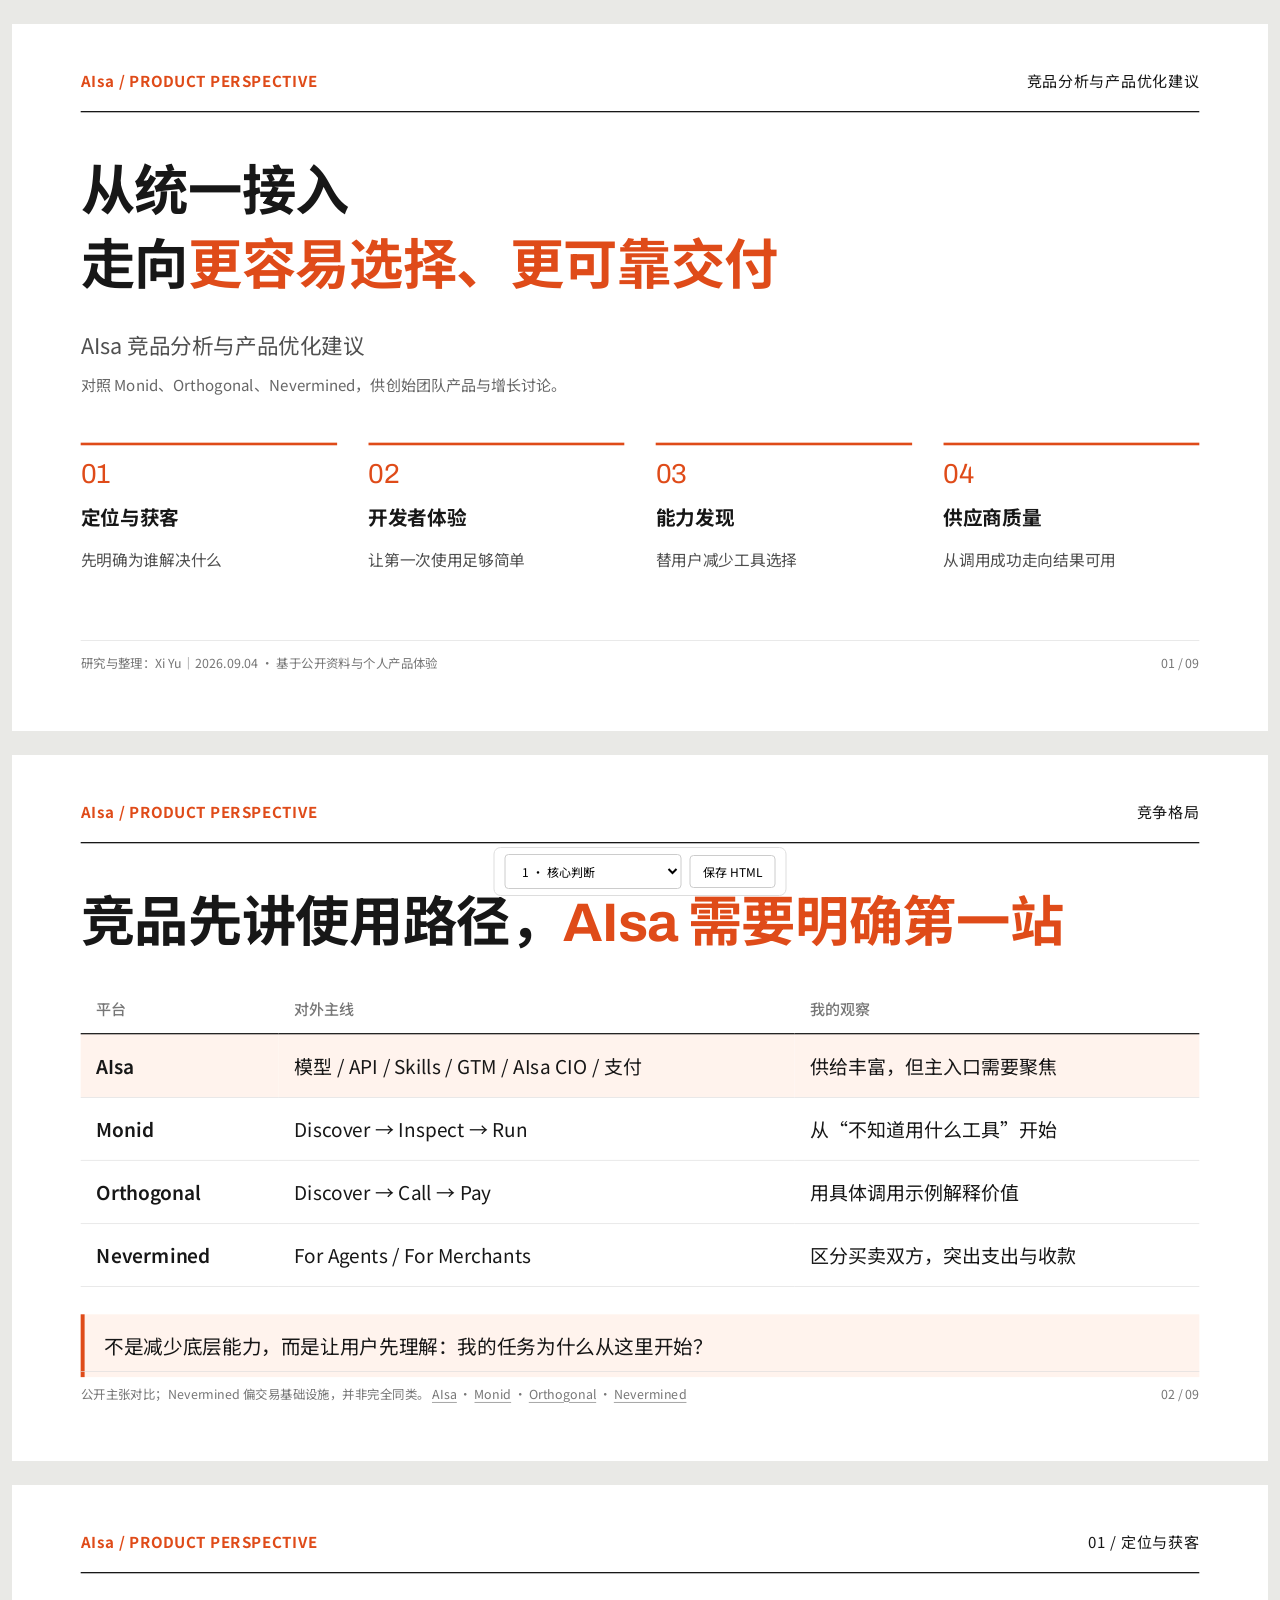
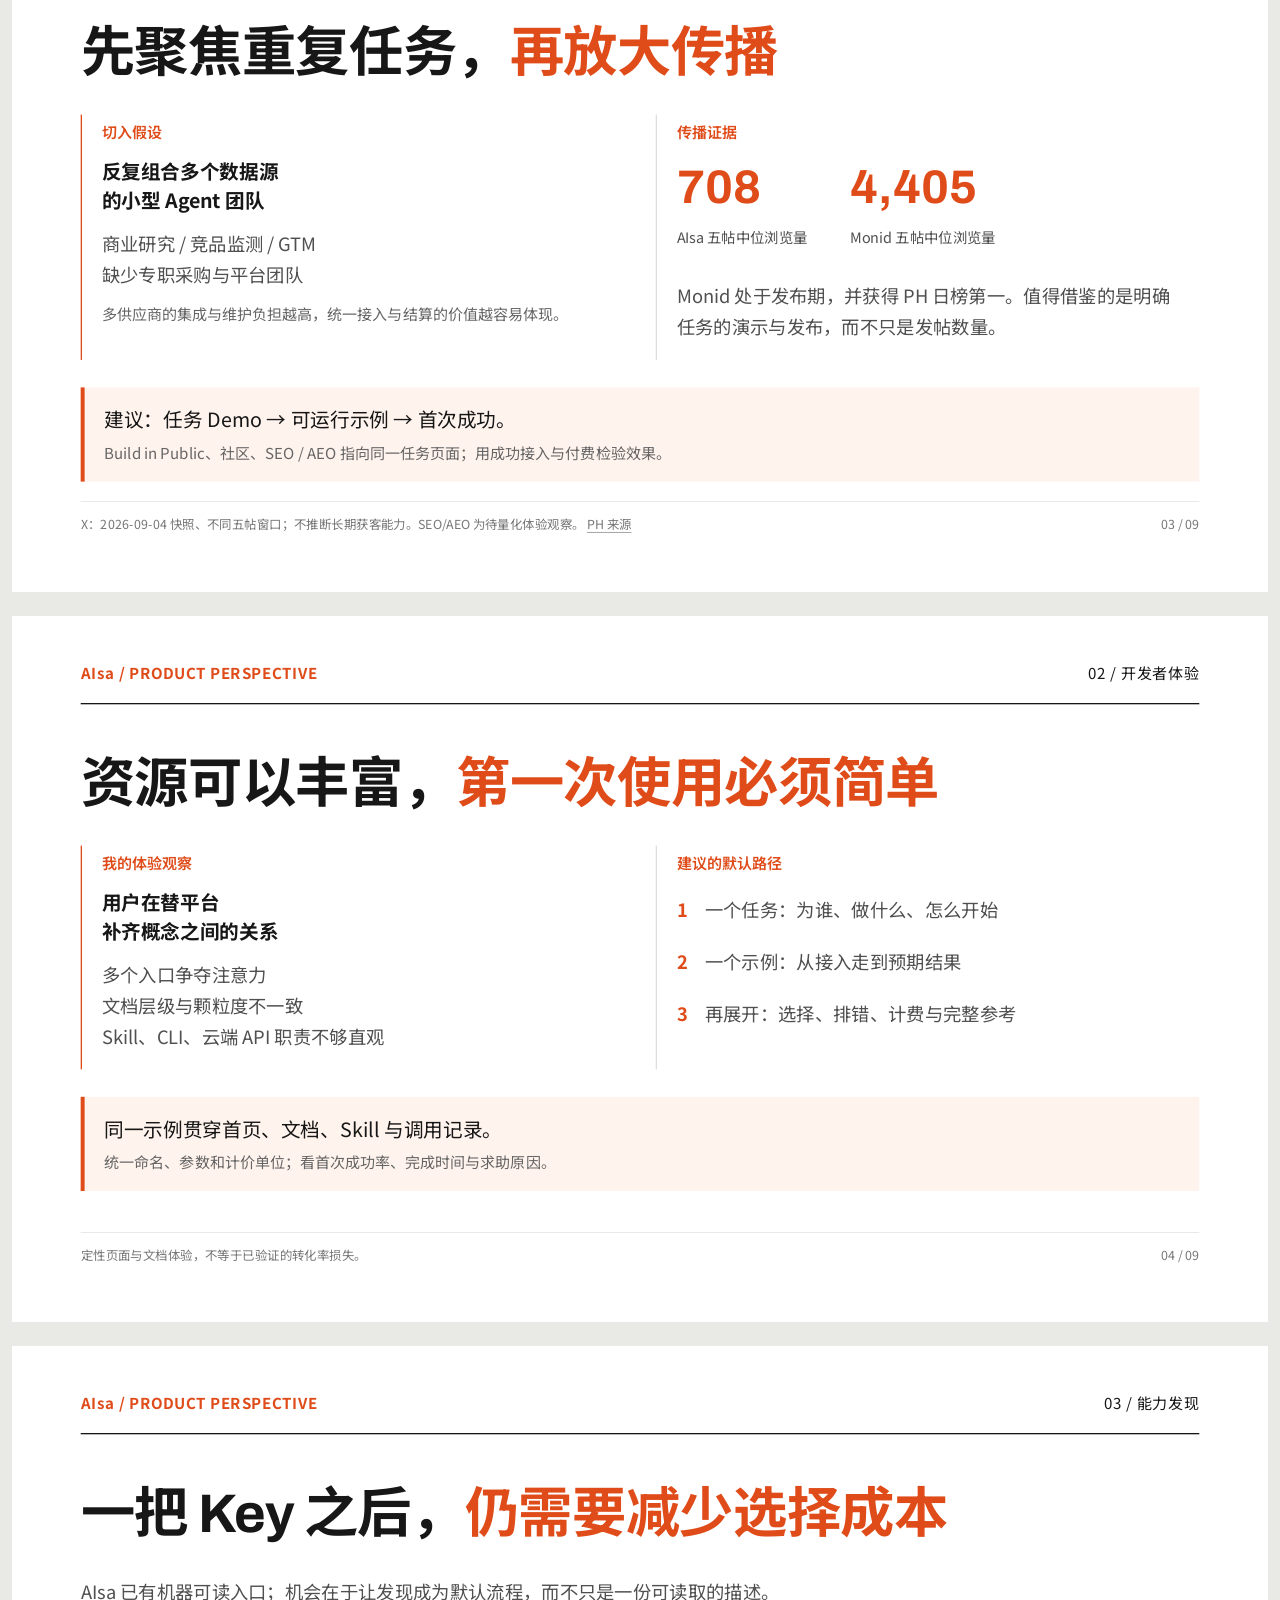
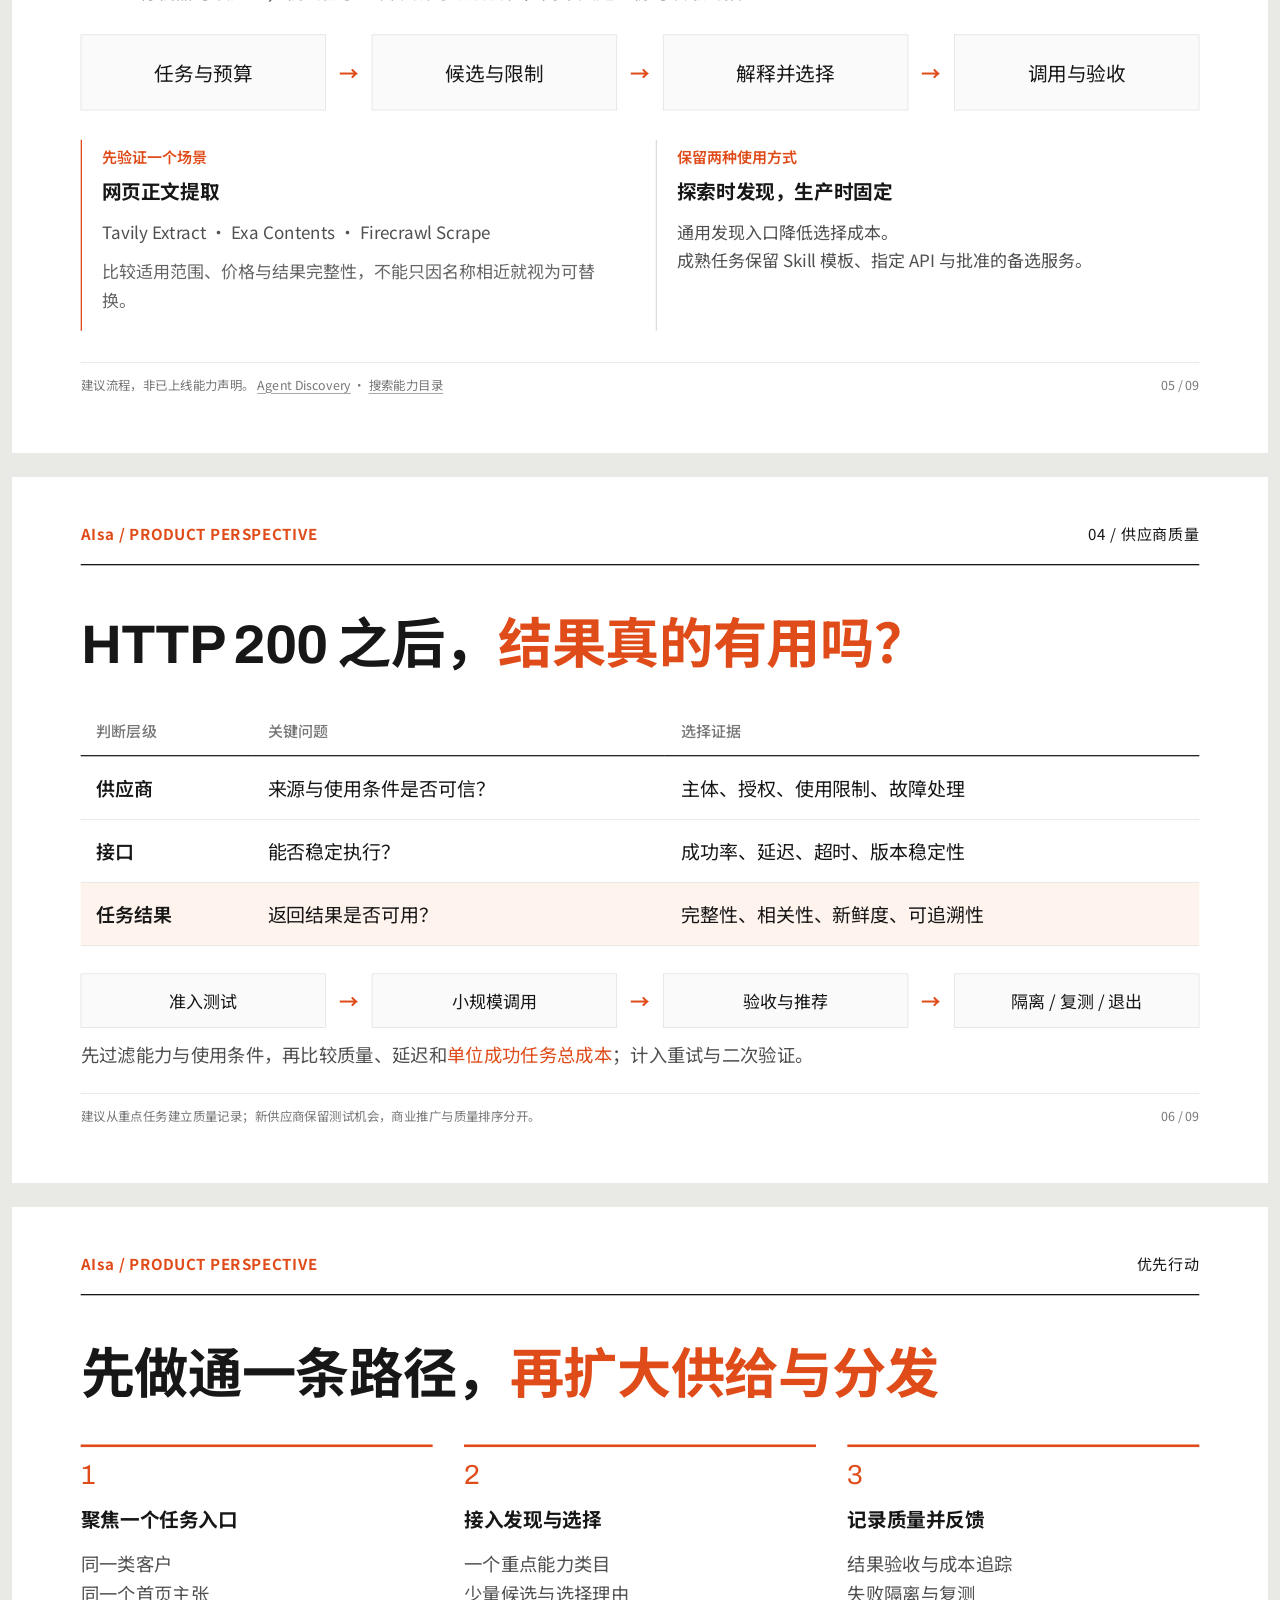
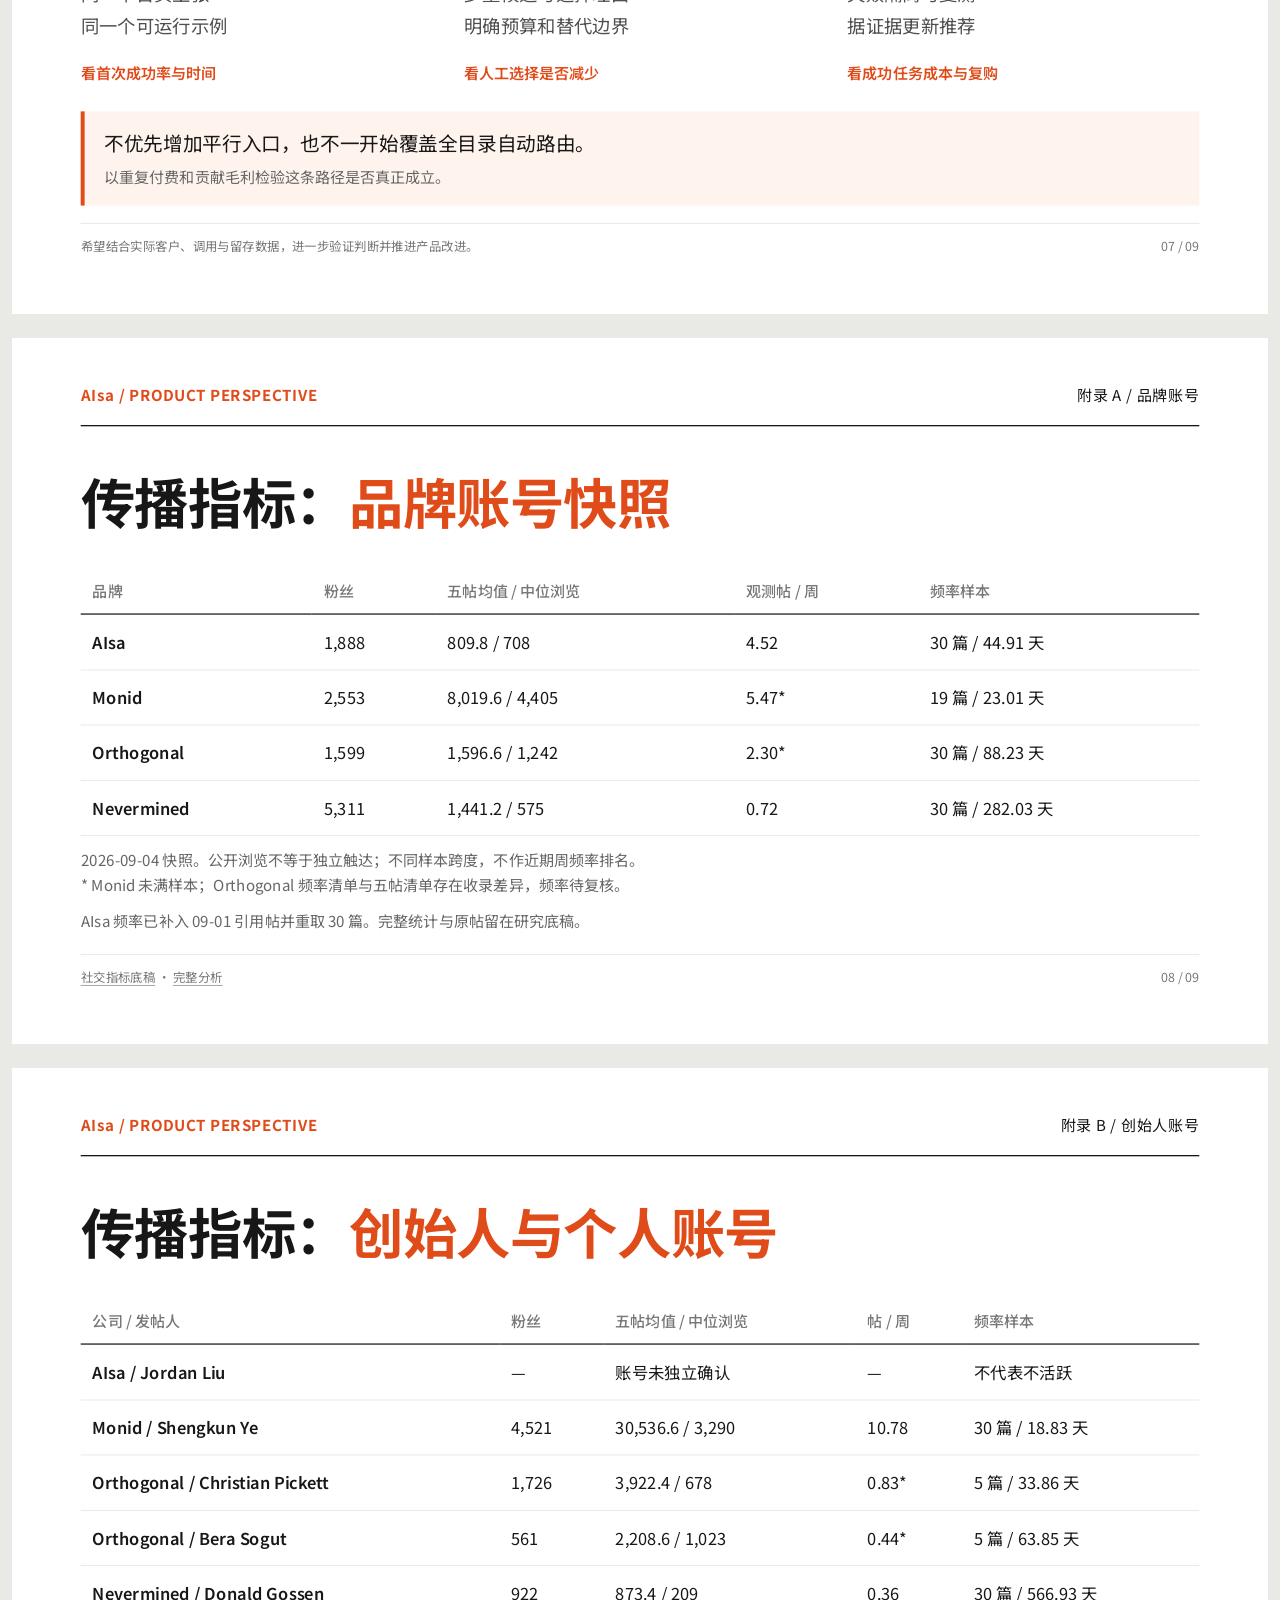
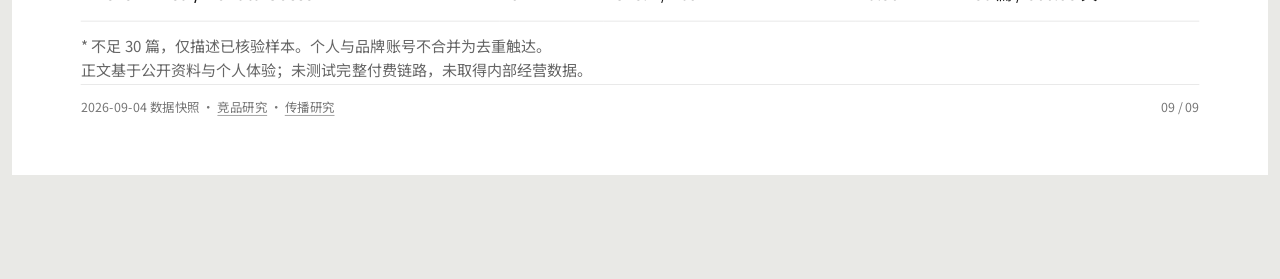
==== commit ff8dea14: "docs: add AIsa CIO to product comparison" ====
--- a/aisa-founder-product-strategy/index.html
+++ b/aisa-founder-product-strategy/index.html
@@ -153,7 +153,7 @@
 .deck-controls #prev,.deck-controls #next{display:none}
 @media print{.page-wrap{width:1920px!important;height:1080px!important;margin:0;overflow:visible;break-after:page}.slide{transform:none!important;break-after:auto}.deck-viewport{padding:0}}
 </style></head><body><main class="deck-viewport"><div class="deck-stage"><!-- === SLIDE 1: 核心判断 === --><section class="slide active" aria-label="核心判断"><header><strong>AIsa / PRODUCT PERSPECTIVE</strong><span>竞品分析与产品优化建议</span></header><h1>从统一接入<br>走向<span>更容易选择、更可靠交付</span></h1><div class="body-content"><p class="lead">AIsa 竞品分析与产品优化建议<br><small>对照 Monid、Orthogonal、Nevermined，供创始团队产品与增长讨论。</small></p><div class="four"><article><i>01</i><h3>定位与获客</h3><p>先明确为谁解决什么</p></article><article><i>02</i><h3>开发者体验</h3><p>让第一次使用足够简单</p></article><article><i>03</i><h3>能力发现</h3><p>替用户减少工具选择</p></article><article><i>04</i><h3>供应商质量</h3><p>从调用成功走向结果可用</p></article></div></div><footer><span class="source">研究与整理：Xi Yu｜2026.09.04 · 基于公开资料与个人产品体验</span><span>01 / 09</span></footer></section>
-<!-- === SLIDE 2: 竞争格局 === --><section class="slide " aria-label="竞争格局"><header><strong>AIsa / PRODUCT PERSPECTIVE</strong><span>竞争格局</span></header><h1>竞品先讲使用路径，<span>AIsa 需要明确第一站</span></h1><div class="body-content"><table><thead><tr><th>平台</th><th>对外主线</th><th>我的观察</th></tr></thead><tbody><tr class="accent"><td>AIsa</td><td>模型 / API / Skills / GTM / 支付</td><td>供给丰富，但主入口需要聚焦</td></tr><tr><td>Monid</td><td>Discover → Inspect → Run</td><td>从“不知道用什么工具”开始</td></tr><tr><td>Orthogonal</td><td>Discover → Call → Pay</td><td>用具体调用示例解释价值</td></tr><tr><td>Nevermined</td><td>For Agents / For Merchants</td><td>区分买卖双方，突出支出与收款</td></tr></tbody></table><aside>不是减少底层能力，而是让用户先理解：我的任务为什么从这里开始？</aside></div><footer><span class="source">公开主张对比；Nevermined 偏交易基础设施，并非完全同类。 <a href="https://aisa.one/">AIsa</a> · <a href="https://docs.monid.ai/">Monid</a> · <a href="https://www.orthogonal.com/">Orthogonal</a> · <a href="https://nevermined.ai/">Nevermined</a></span><span>02 / 09</span></footer></section>
+<!-- === SLIDE 2: 竞争格局 === --><section class="slide " aria-label="竞争格局"><header><strong>AIsa / PRODUCT PERSPECTIVE</strong><span>竞争格局</span></header><h1>竞品先讲使用路径，<span>AIsa 需要明确第一站</span></h1><div class="body-content"><table><thead><tr><th>平台</th><th>对外主线</th><th>我的观察</th></tr></thead><tbody><tr class="accent"><td>AIsa</td><td>模型 / API / Skills / GTM / AIsa CIO / 支付</td><td>供给丰富，但主入口需要聚焦</td></tr><tr><td>Monid</td><td>Discover → Inspect → Run</td><td>从“不知道用什么工具”开始</td></tr><tr><td>Orthogonal</td><td>Discover → Call → Pay</td><td>用具体调用示例解释价值</td></tr><tr><td>Nevermined</td><td>For Agents / For Merchants</td><td>区分买卖双方，突出支出与收款</td></tr></tbody></table><aside>不是减少底层能力，而是让用户先理解：我的任务为什么从这里开始？</aside></div><footer><span class="source">公开主张对比；Nevermined 偏交易基础设施，并非完全同类。 <a href="https://aisa.one/">AIsa</a> · <a href="https://docs.monid.ai/">Monid</a> · <a href="https://www.orthogonal.com/">Orthogonal</a> · <a href="https://nevermined.ai/">Nevermined</a></span><span>02 / 09</span></footer></section>
 <!-- === SLIDE 3: 01 / 定位与获客 === --><section class="slide " aria-label="01 / 定位与获客"><header><strong>AIsa / PRODUCT PERSPECTIVE</strong><span>01 / 定位与获客</span></header><h1>先聚焦重复任务，<span>再放大传播</span></h1><div class="body-content"><div class="cols"><article><label>切入假设</label><h3>反复组合多个数据源<br>的小型 Agent 团队</h3><p>商业研究 / 竞品监测 / GTM<br>缺少专职采购与平台团队</p><p class="small">多供应商的集成与维护负担越高，统一接入与结算的价值越容易体现。</p></article><article><label>传播证据</label><div class="numbers"><div><b>708</b><p>AIsa 五帖中位浏览量</p></div><div><b>4,405</b><p>Monid 五帖中位浏览量</p></div></div><p>Monid 处于发布期，并获得 PH 日榜第一。值得借鉴的是明确任务的演示与发布，而不只是发帖数量。</p></article></div><aside>建议：任务 Demo → 可运行示例 → 首次成功。<br><small>Build in Public、社区、SEO / AEO 指向同一任务页面；用成功接入与付费检验效果。</small></aside></div><footer><span class="source">X：2026-09-04 快照、不同五帖窗口；不推断长期获客能力。SEO/AEO 为待量化体验观察。 <a href="https://www.producthunt.com/products/monid">PH 来源</a></span><span>03 / 09</span></footer></section>
 <!-- === SLIDE 4: 02 / 开发者体验 === --><section class="slide " aria-label="02 / 开发者体验"><header><strong>AIsa / PRODUCT PERSPECTIVE</strong><span>02 / 开发者体验</span></header><h1>资源可以丰富，<span>第一次使用必须简单</span></h1><div class="body-content"><div class="cols"><article><label>我的体验观察</label><h3>用户在替平台<br>补齐概念之间的关系</h3><p>多个入口争夺注意力<br>文档层级与颗粒度不一致<br>Skill、CLI、云端 API 职责不够直观</p></article><article><label>建议的默认路径</label><div class="steps"><p><b>1</b> 一个任务：为谁、做什么、怎么开始</p><p><b>2</b> 一个示例：从接入走到预期结果</p><p><b>3</b> 再展开：选择、排错、计费与完整参考</p></div></article></div><aside>同一示例贯穿首页、文档、Skill 与调用记录。<br><small>统一命名、参数和计价单位；看首次成功率、完成时间与求助原因。</small></aside></div><footer><span class="source">定性页面与文档体验，不等于已验证的转化率损失。</span><span>04 / 09</span></footer></section>
 <!-- === SLIDE 5: 03 / 能力发现 === --><section class="slide " aria-label="03 / 能力发现"><header><strong>AIsa / PRODUCT PERSPECTIVE</strong><span>03 / 能力发现</span></header><h1>一把 Key 之后，<span>仍需要减少选择成本</span></h1><div class="body-content"><p class="intro">AIsa 已有机器可读入口；机会在于让发现成为默认流程，而不只是一份可读取的描述。</p><div class="flow"><div>任务与预算</div><b>→</b><div>候选与限制</div><b>→</b><div>解释并选择</div><b>→</b><div>调用与验收</div></div><div class="cols compact"><article><label>先验证一个场景</label><h3>网页正文提取</h3><p>Tavily Extract · Exa Contents · Firecrawl Scrape</p><p class="small">比较适用范围、价格与结果完整性，不能只因名称相近就视为可替换。</p></article><article><label>保留两种使用方式</label><h3>探索时发现，生产时固定</h3><p>通用发现入口降低选择成本。<br>成熟任务保留 Skill 模板、指定 API 与批准的备选服务。</p></article></div></div><footer><span class="source">建议流程，非已上线能力声明。 <a href="https://aisa.one/agent-discovery">Agent Discovery</a> · <a href="https://aisa.one/api/search">搜索能力目录</a></span><span>05 / 09</span></footer></section>
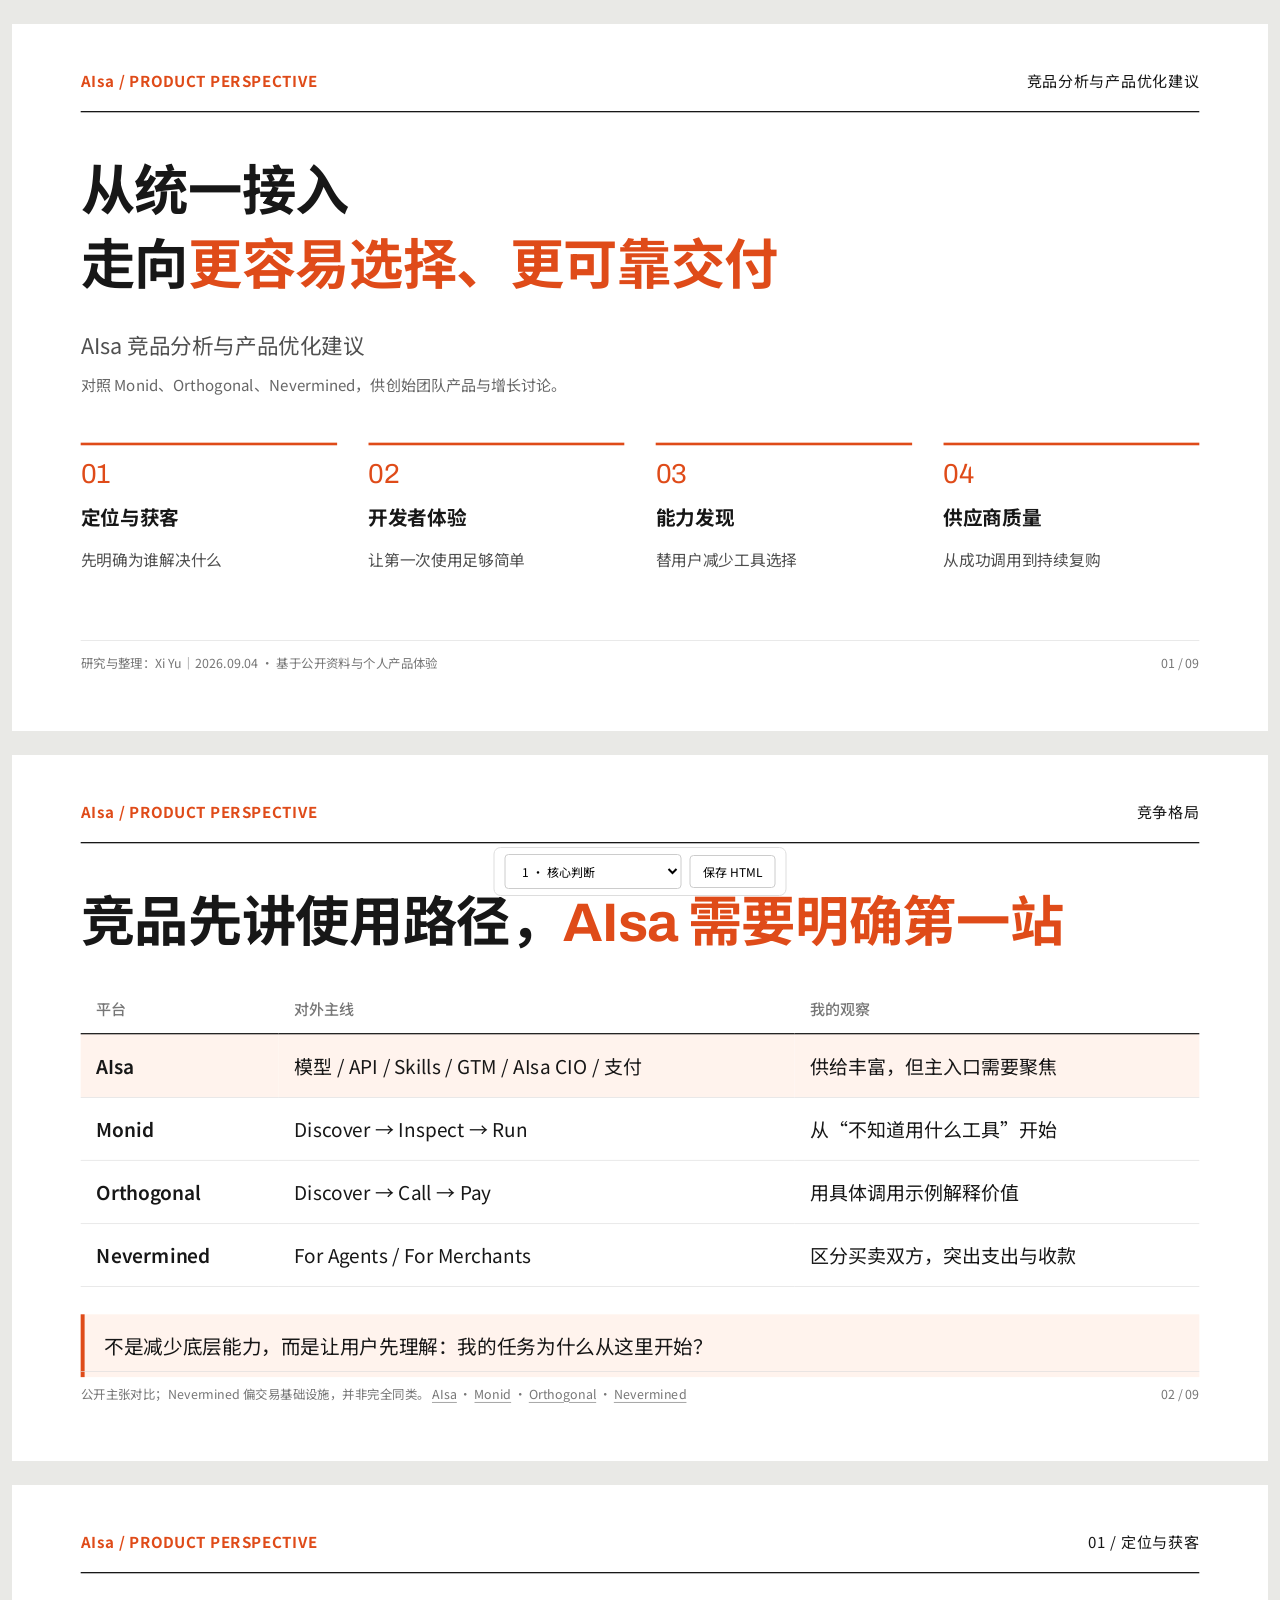
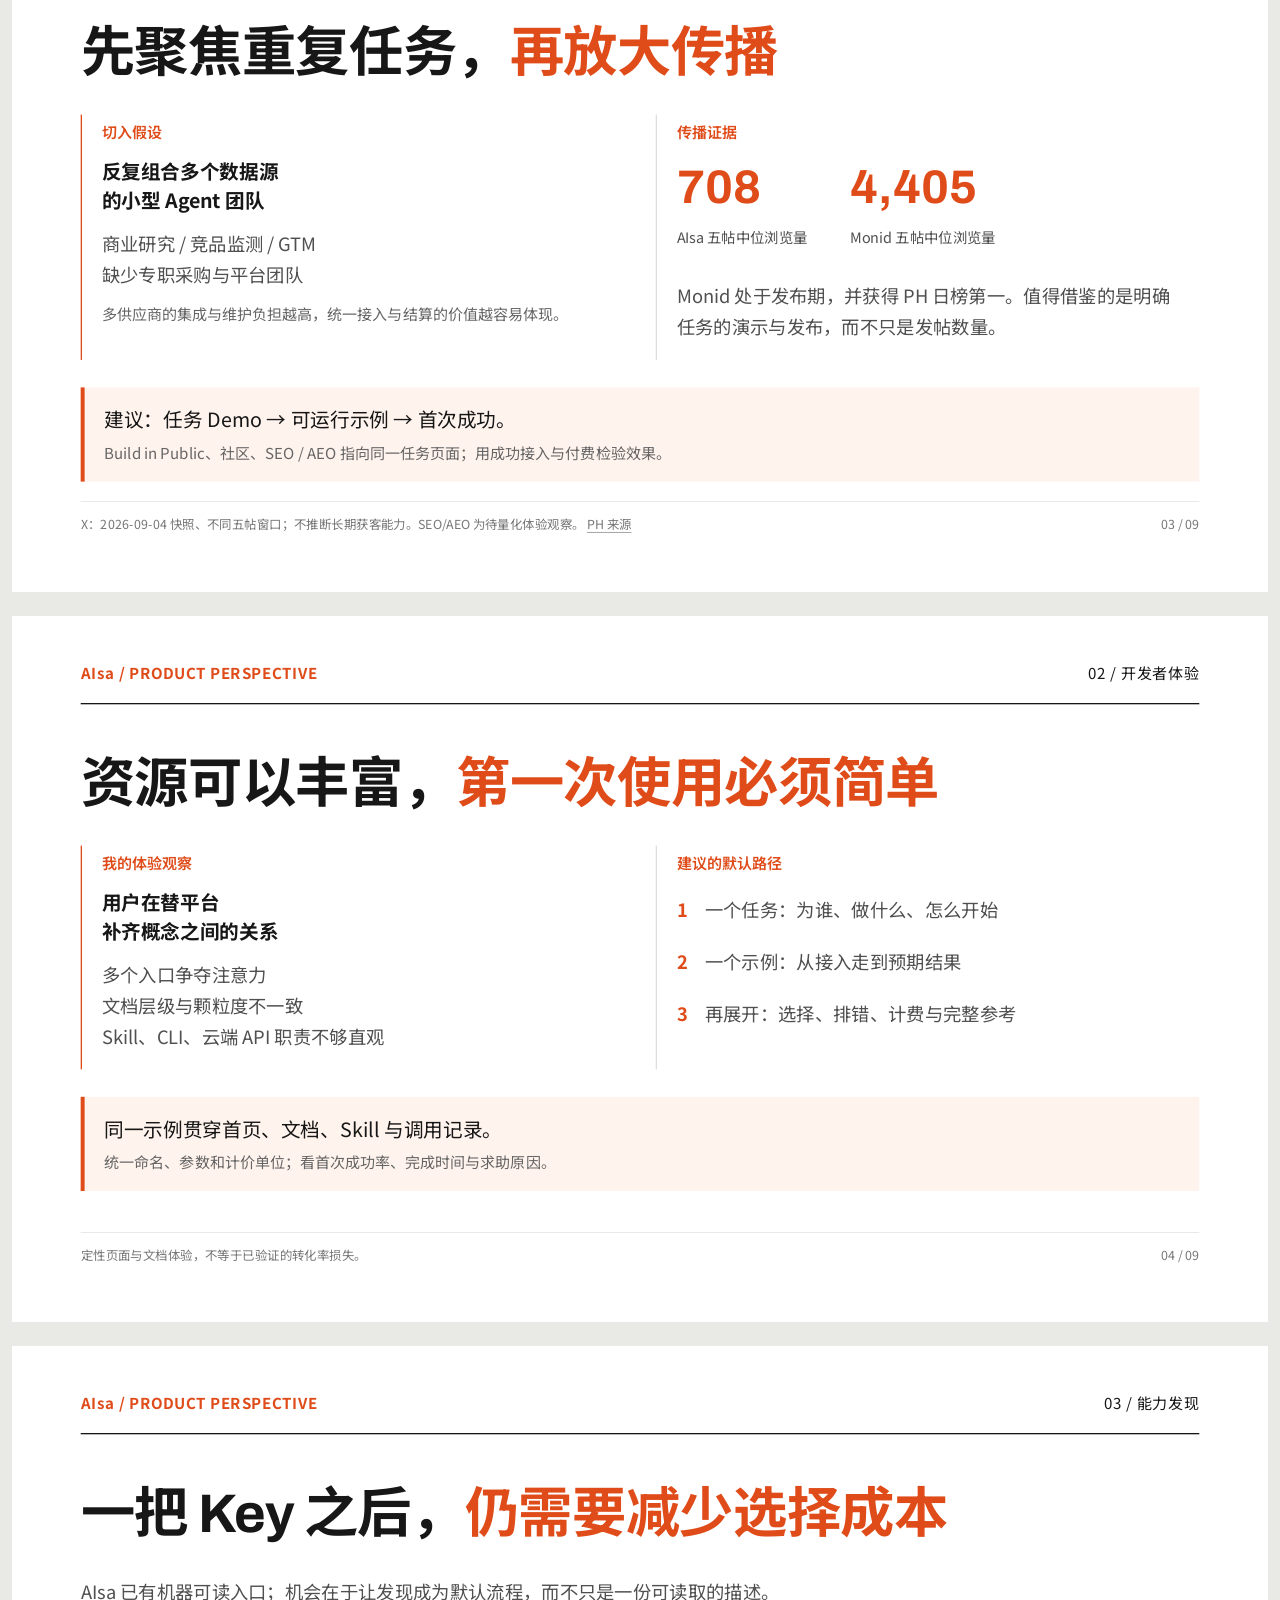
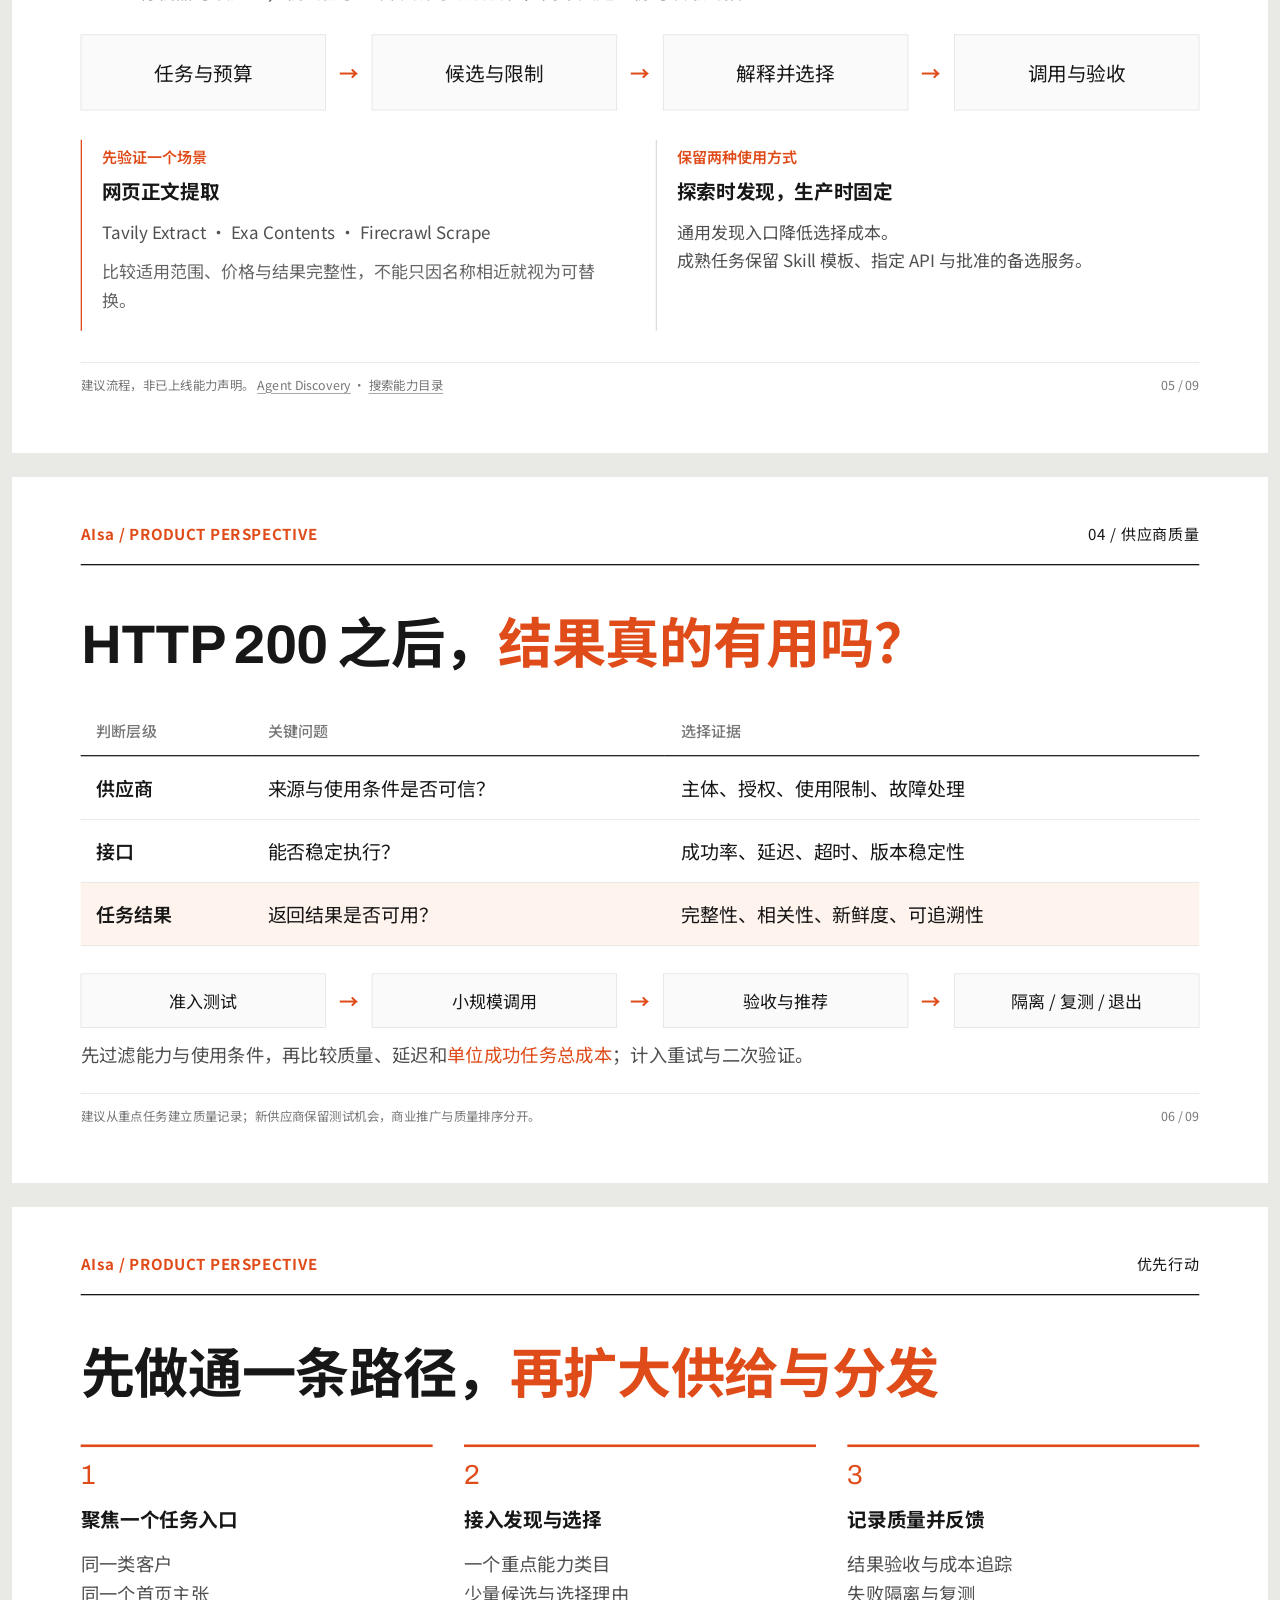
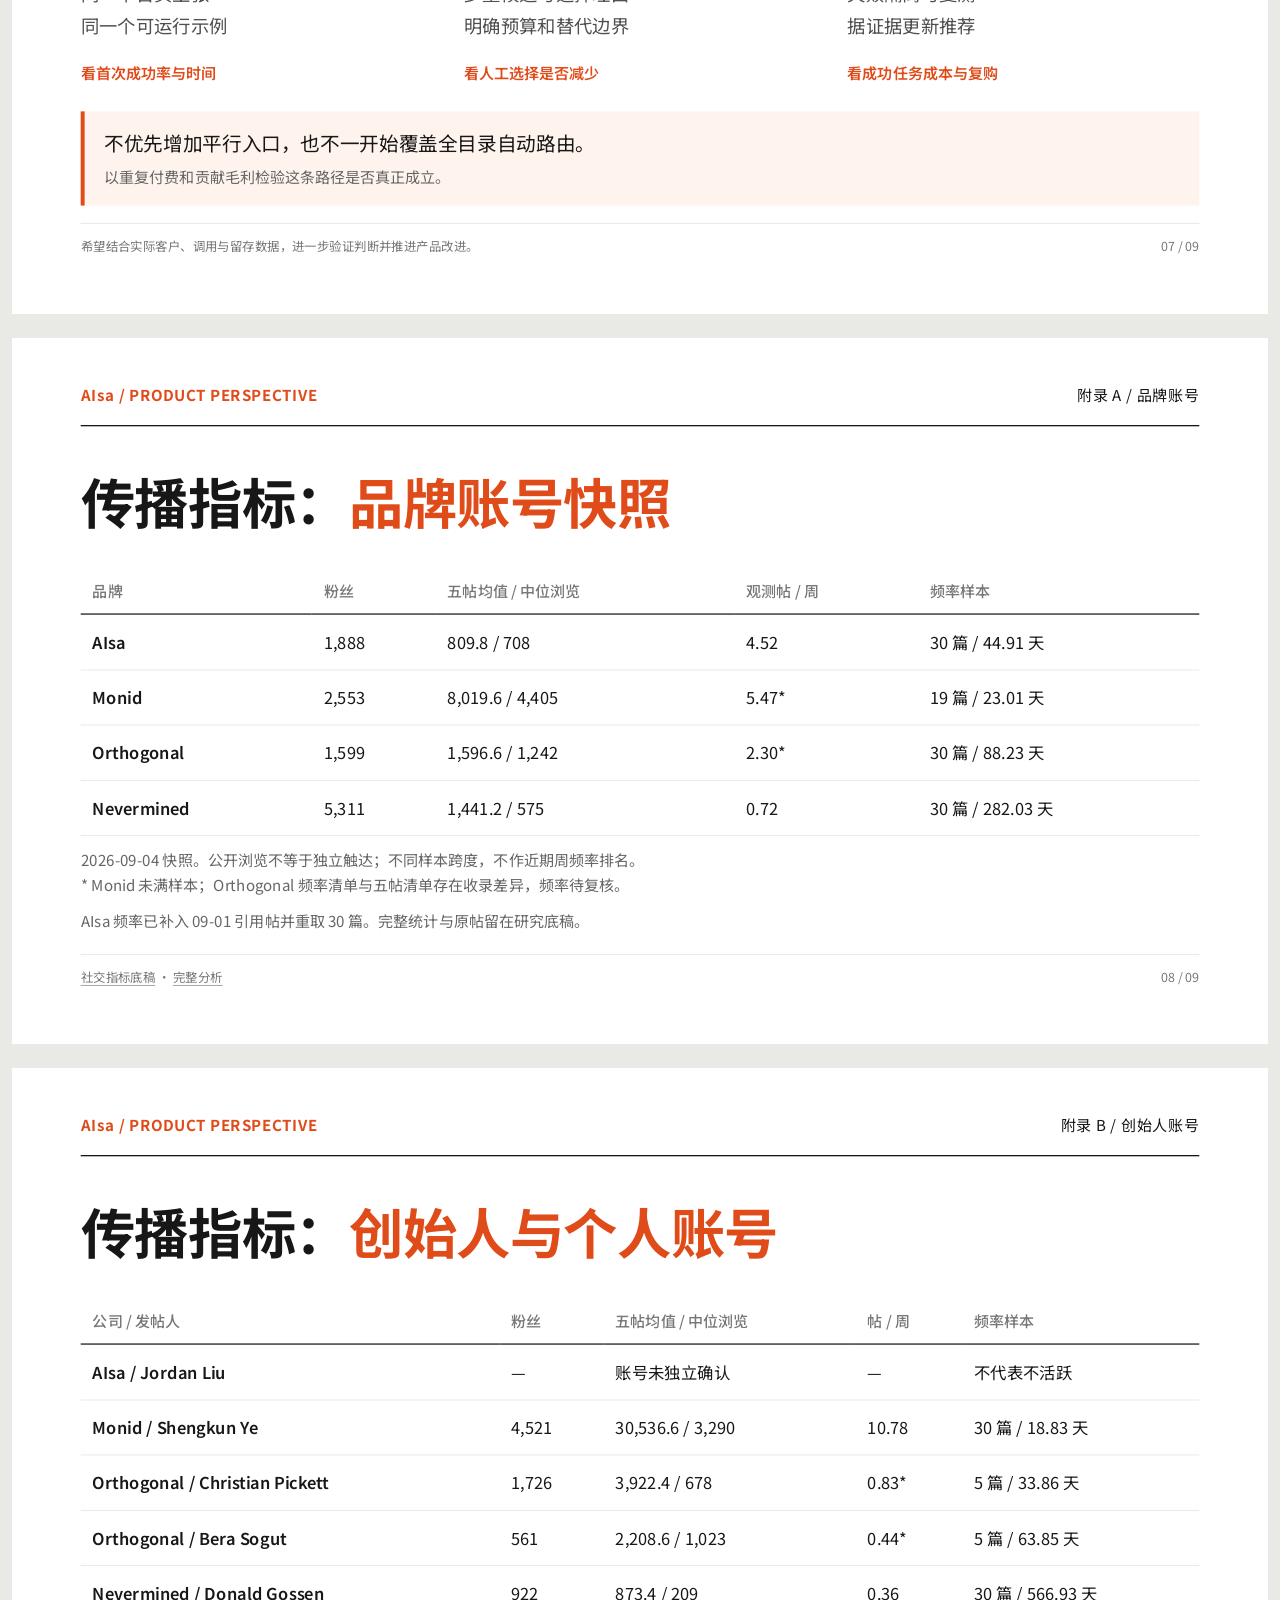
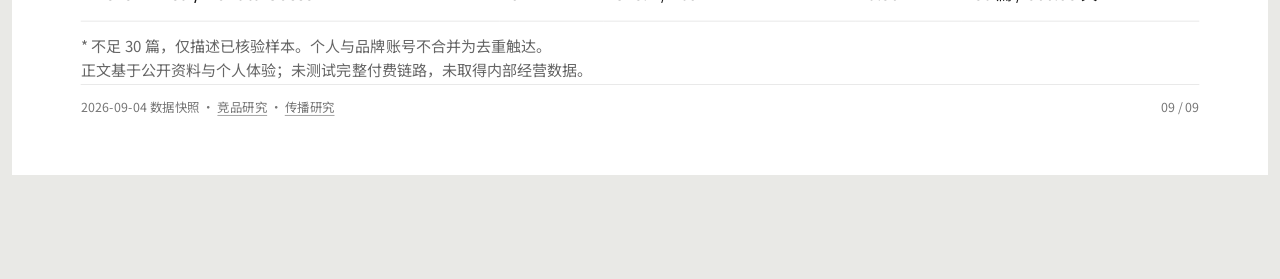
==== commit 09bf1c22: "docs: focus supplier quality on repeat purchases" ====
--- a/aisa-founder-product-strategy/index.html
+++ b/aisa-founder-product-strategy/index.html
@@ -152,7 +152,7 @@
 .slide{visibility:visible;opacity:1;pointer-events:auto;transform-origin:top left}
 .deck-controls #prev,.deck-controls #next{display:none}
 @media print{.page-wrap{width:1920px!important;height:1080px!important;margin:0;overflow:visible;break-after:page}.slide{transform:none!important;break-after:auto}.deck-viewport{padding:0}}
-</style></head><body><main class="deck-viewport"><div class="deck-stage"><!-- === SLIDE 1: 核心判断 === --><section class="slide active" aria-label="核心判断"><header><strong>AIsa / PRODUCT PERSPECTIVE</strong><span>竞品分析与产品优化建议</span></header><h1>从统一接入<br>走向<span>更容易选择、更可靠交付</span></h1><div class="body-content"><p class="lead">AIsa 竞品分析与产品优化建议<br><small>对照 Monid、Orthogonal、Nevermined，供创始团队产品与增长讨论。</small></p><div class="four"><article><i>01</i><h3>定位与获客</h3><p>先明确为谁解决什么</p></article><article><i>02</i><h3>开发者体验</h3><p>让第一次使用足够简单</p></article><article><i>03</i><h3>能力发现</h3><p>替用户减少工具选择</p></article><article><i>04</i><h3>供应商质量</h3><p>从调用成功走向结果可用</p></article></div></div><footer><span class="source">研究与整理：Xi Yu｜2026.09.04 · 基于公开资料与个人产品体验</span><span>01 / 09</span></footer></section>
+</style></head><body><main class="deck-viewport"><div class="deck-stage"><!-- === SLIDE 1: 核心判断 === --><section class="slide active" aria-label="核心判断"><header><strong>AIsa / PRODUCT PERSPECTIVE</strong><span>竞品分析与产品优化建议</span></header><h1>从统一接入<br>走向<span>更容易选择、更可靠交付</span></h1><div class="body-content"><p class="lead">AIsa 竞品分析与产品优化建议<br><small>对照 Monid、Orthogonal、Nevermined，供创始团队产品与增长讨论。</small></p><div class="four"><article><i>01</i><h3>定位与获客</h3><p>先明确为谁解决什么</p></article><article><i>02</i><h3>开发者体验</h3><p>让第一次使用足够简单</p></article><article><i>03</i><h3>能力发现</h3><p>替用户减少工具选择</p></article><article><i>04</i><h3>供应商质量</h3><p>从成功调用到持续复购</p></article></div></div><footer><span class="source">研究与整理：Xi Yu｜2026.09.04 · 基于公开资料与个人产品体验</span><span>01 / 09</span></footer></section>
 <!-- === SLIDE 2: 竞争格局 === --><section class="slide " aria-label="竞争格局"><header><strong>AIsa / PRODUCT PERSPECTIVE</strong><span>竞争格局</span></header><h1>竞品先讲使用路径，<span>AIsa 需要明确第一站</span></h1><div class="body-content"><table><thead><tr><th>平台</th><th>对外主线</th><th>我的观察</th></tr></thead><tbody><tr class="accent"><td>AIsa</td><td>模型 / API / Skills / GTM / AIsa CIO / 支付</td><td>供给丰富，但主入口需要聚焦</td></tr><tr><td>Monid</td><td>Discover → Inspect → Run</td><td>从“不知道用什么工具”开始</td></tr><tr><td>Orthogonal</td><td>Discover → Call → Pay</td><td>用具体调用示例解释价值</td></tr><tr><td>Nevermined</td><td>For Agents / For Merchants</td><td>区分买卖双方，突出支出与收款</td></tr></tbody></table><aside>不是减少底层能力，而是让用户先理解：我的任务为什么从这里开始？</aside></div><footer><span class="source">公开主张对比；Nevermined 偏交易基础设施，并非完全同类。 <a href="https://aisa.one/">AIsa</a> · <a href="https://docs.monid.ai/">Monid</a> · <a href="https://www.orthogonal.com/">Orthogonal</a> · <a href="https://nevermined.ai/">Nevermined</a></span><span>02 / 09</span></footer></section>
 <!-- === SLIDE 3: 01 / 定位与获客 === --><section class="slide " aria-label="01 / 定位与获客"><header><strong>AIsa / PRODUCT PERSPECTIVE</strong><span>01 / 定位与获客</span></header><h1>先聚焦重复任务，<span>再放大传播</span></h1><div class="body-content"><div class="cols"><article><label>切入假设</label><h3>反复组合多个数据源<br>的小型 Agent 团队</h3><p>商业研究 / 竞品监测 / GTM<br>缺少专职采购与平台团队</p><p class="small">多供应商的集成与维护负担越高，统一接入与结算的价值越容易体现。</p></article><article><label>传播证据</label><div class="numbers"><div><b>708</b><p>AIsa 五帖中位浏览量</p></div><div><b>4,405</b><p>Monid 五帖中位浏览量</p></div></div><p>Monid 处于发布期，并获得 PH 日榜第一。值得借鉴的是明确任务的演示与发布，而不只是发帖数量。</p></article></div><aside>建议：任务 Demo → 可运行示例 → 首次成功。<br><small>Build in Public、社区、SEO / AEO 指向同一任务页面；用成功接入与付费检验效果。</small></aside></div><footer><span class="source">X：2026-09-04 快照、不同五帖窗口；不推断长期获客能力。SEO/AEO 为待量化体验观察。 <a href="https://www.producthunt.com/products/monid">PH 来源</a></span><span>03 / 09</span></footer></section>
 <!-- === SLIDE 4: 02 / 开发者体验 === --><section class="slide " aria-label="02 / 开发者体验"><header><strong>AIsa / PRODUCT PERSPECTIVE</strong><span>02 / 开发者体验</span></header><h1>资源可以丰富，<span>第一次使用必须简单</span></h1><div class="body-content"><div class="cols"><article><label>我的体验观察</label><h3>用户在替平台<br>补齐概念之间的关系</h3><p>多个入口争夺注意力<br>文档层级与颗粒度不一致<br>Skill、CLI、云端 API 职责不够直观</p></article><article><label>建议的默认路径</label><div class="steps"><p><b>1</b> 一个任务：为谁、做什么、怎么开始</p><p><b>2</b> 一个示例：从接入走到预期结果</p><p><b>3</b> 再展开：选择、排错、计费与完整参考</p></div></article></div><aside>同一示例贯穿首页、文档、Skill 与调用记录。<br><small>统一命名、参数和计价单位；看首次成功率、完成时间与求助原因。</small></aside></div><footer><span class="source">定性页面与文档体验，不等于已验证的转化率损失。</span><span>04 / 09</span></footer></section>
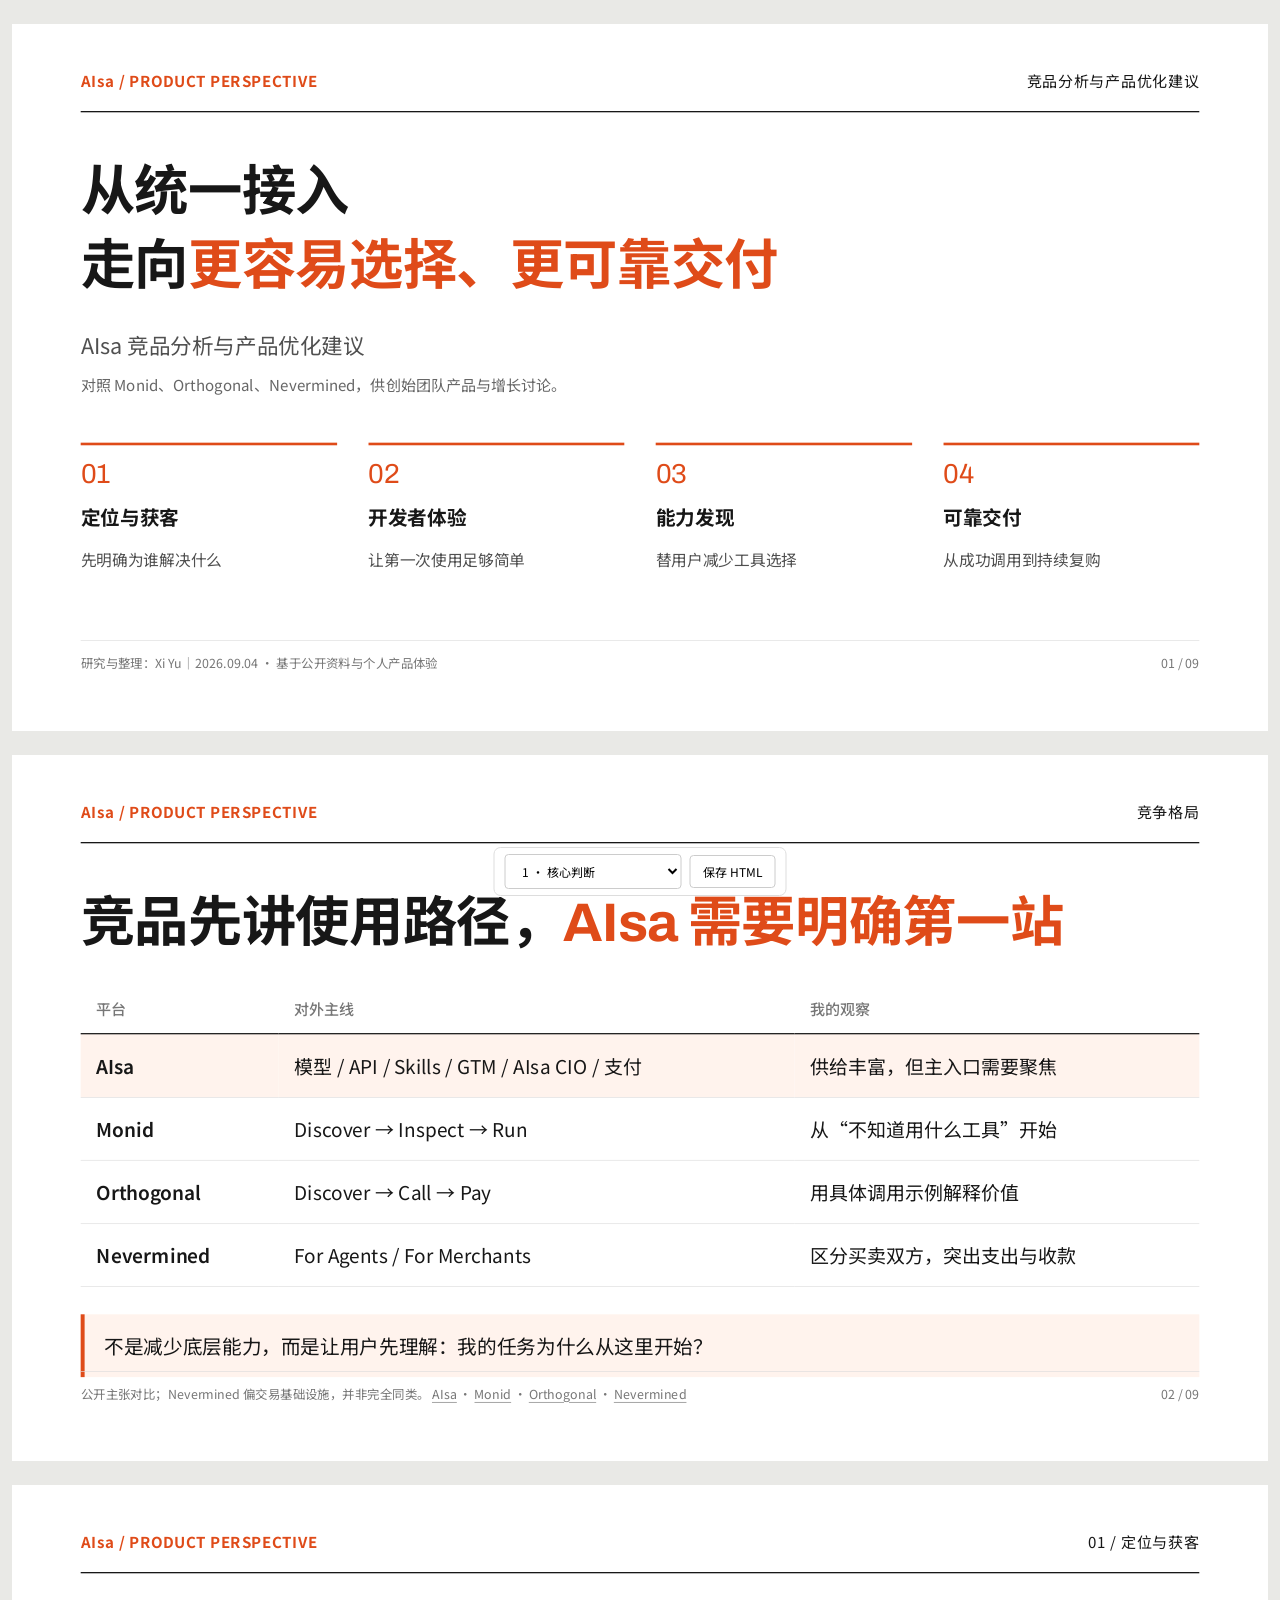
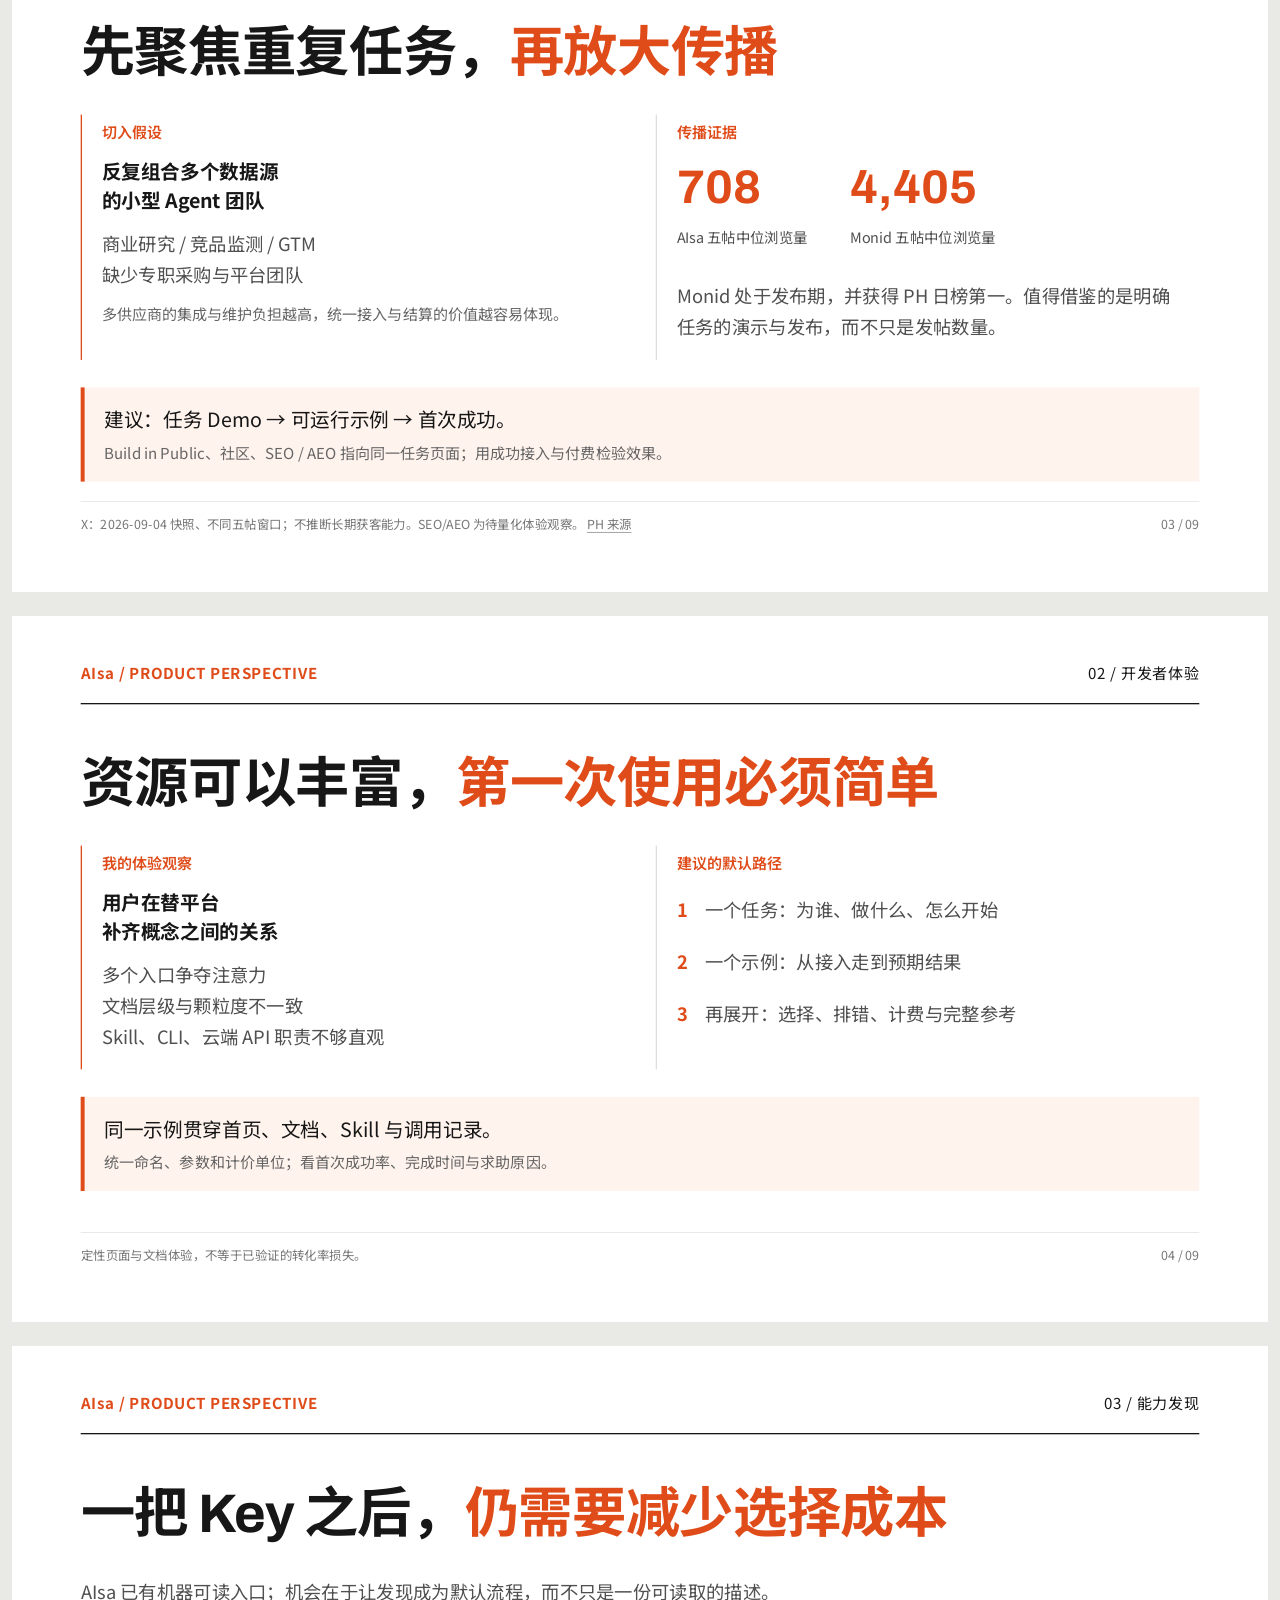
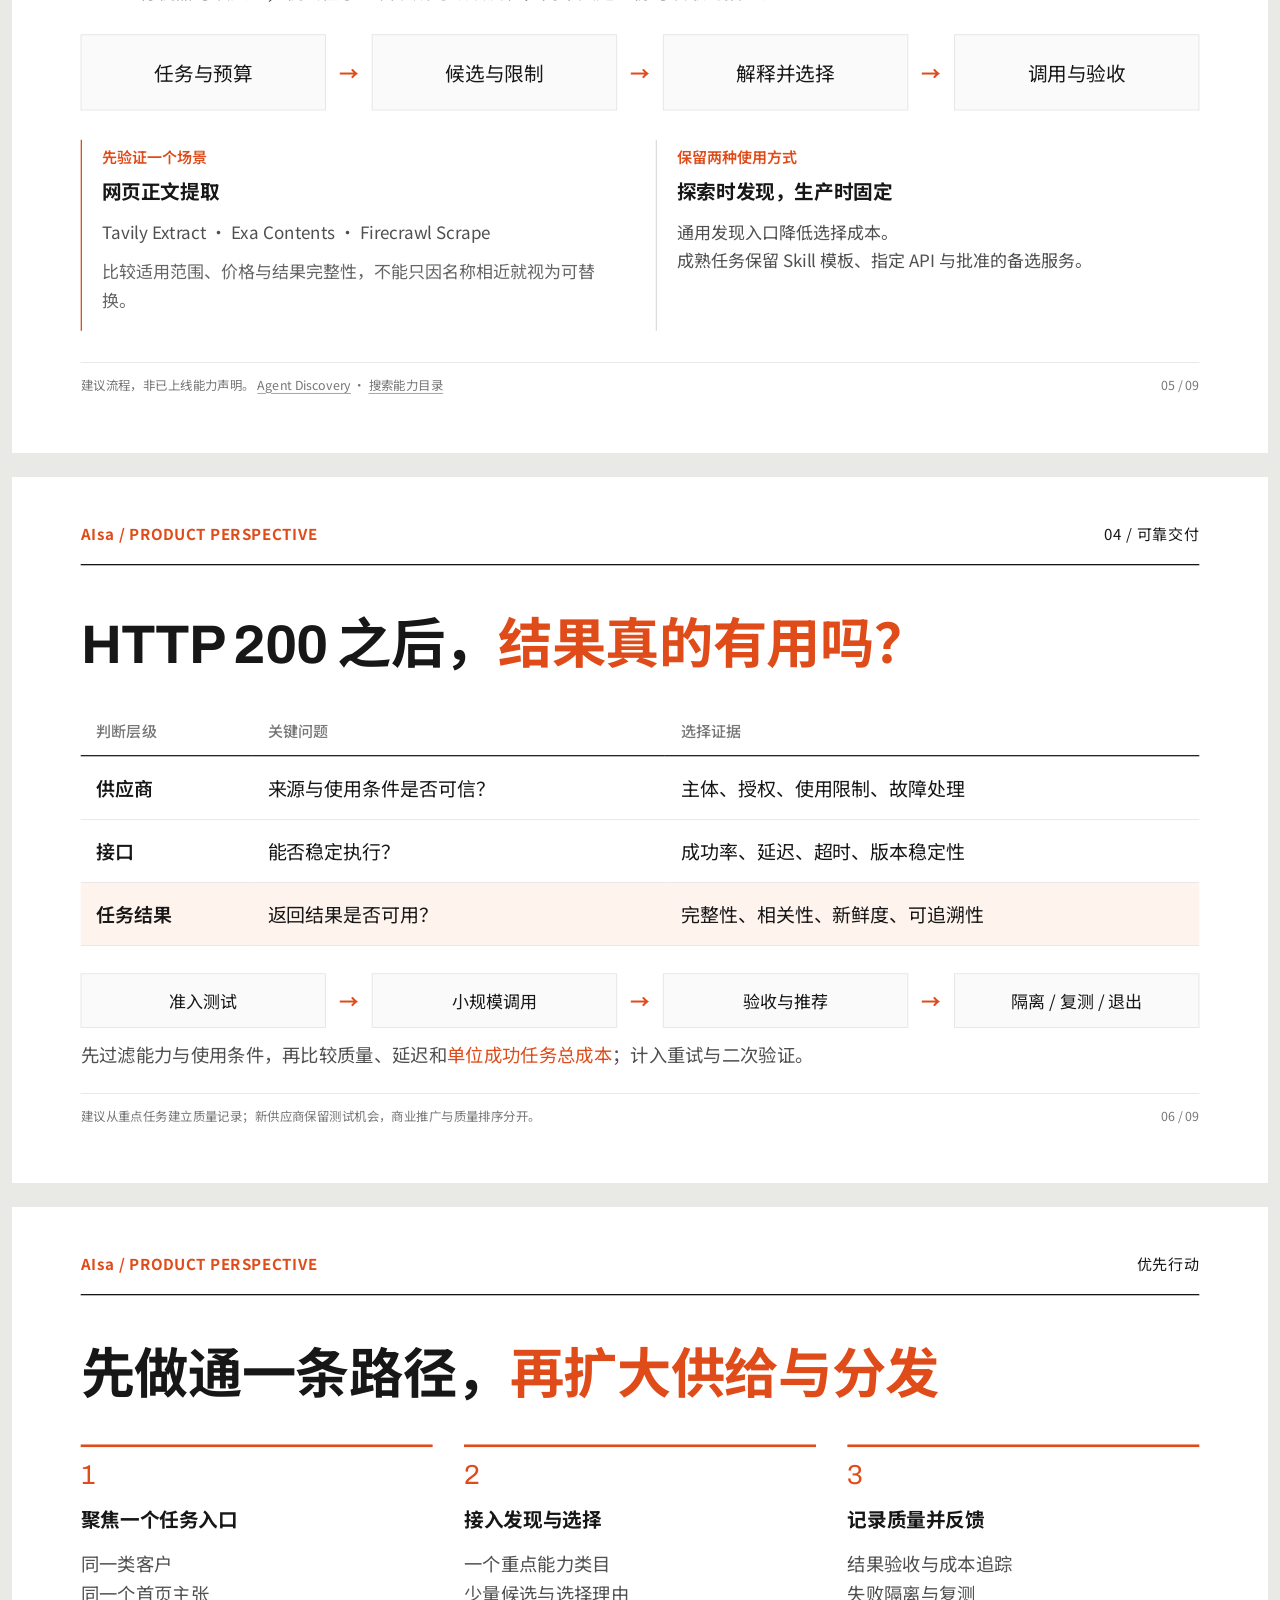
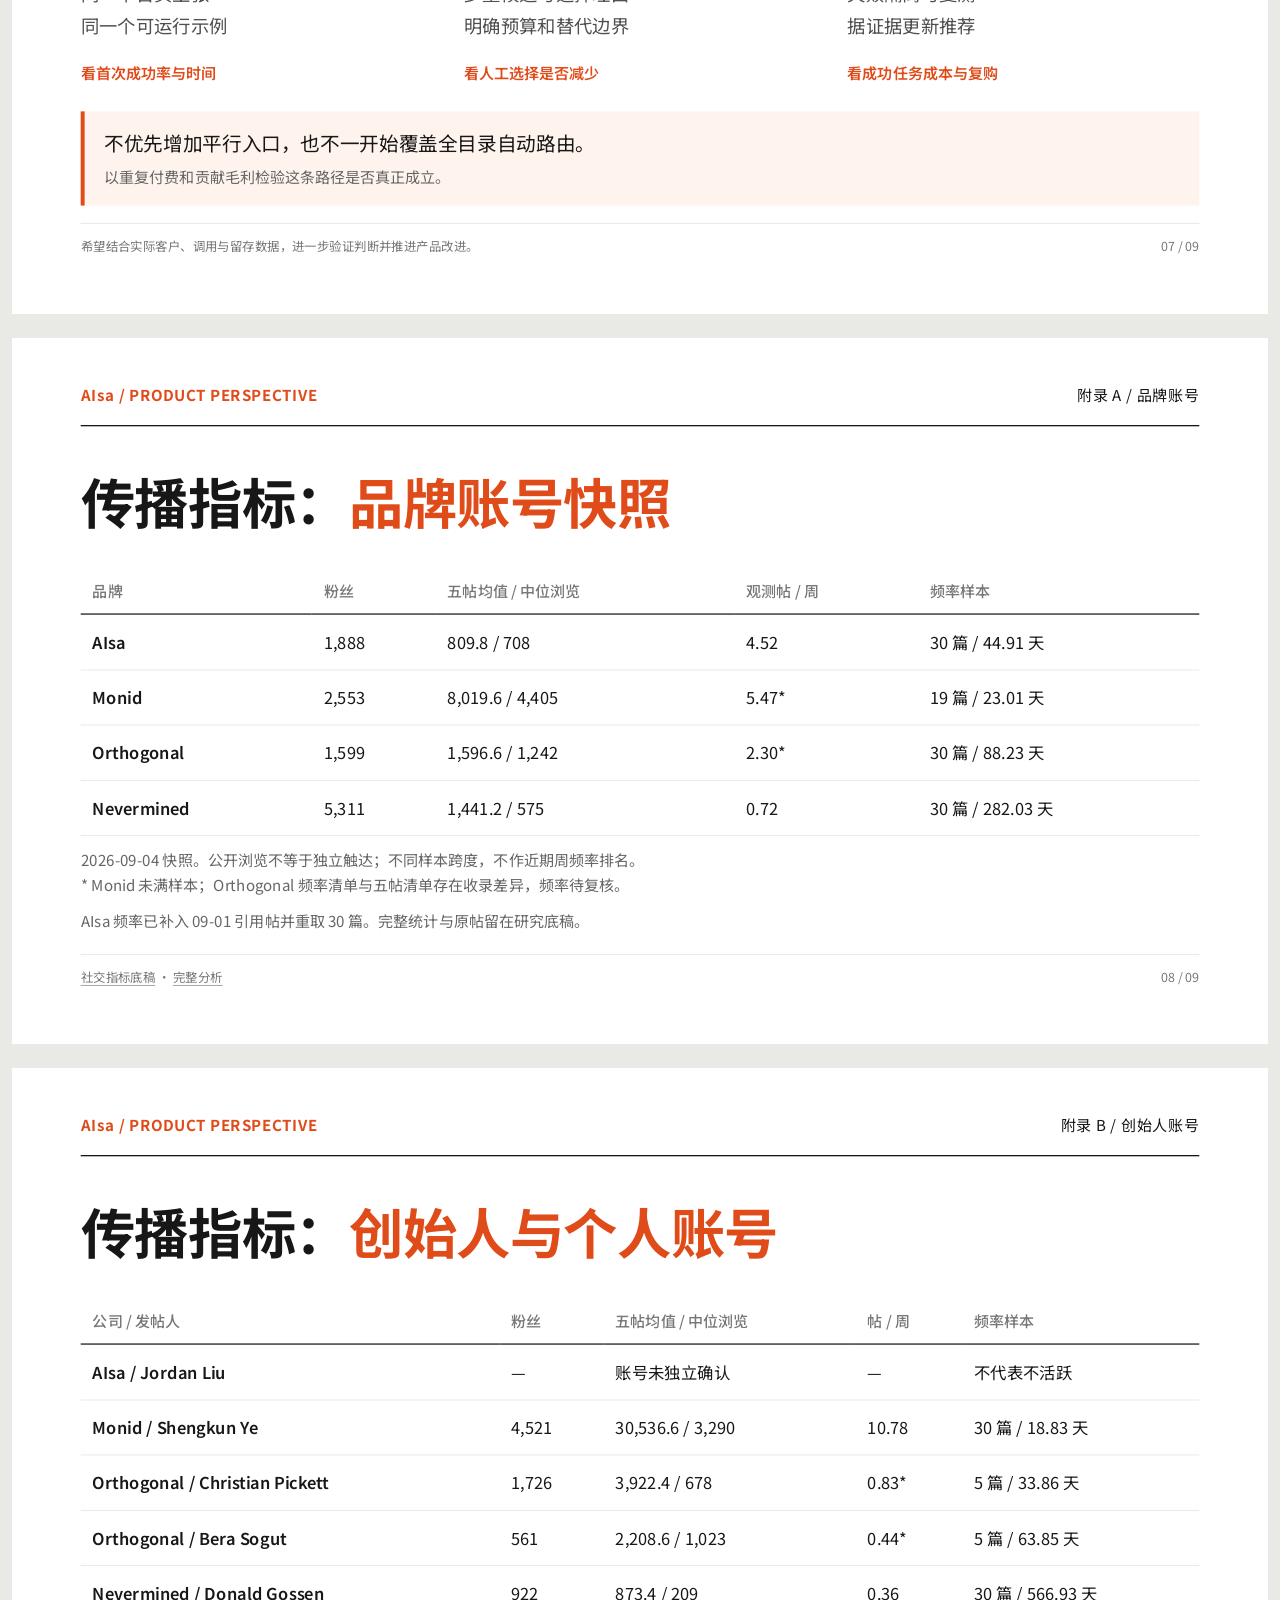
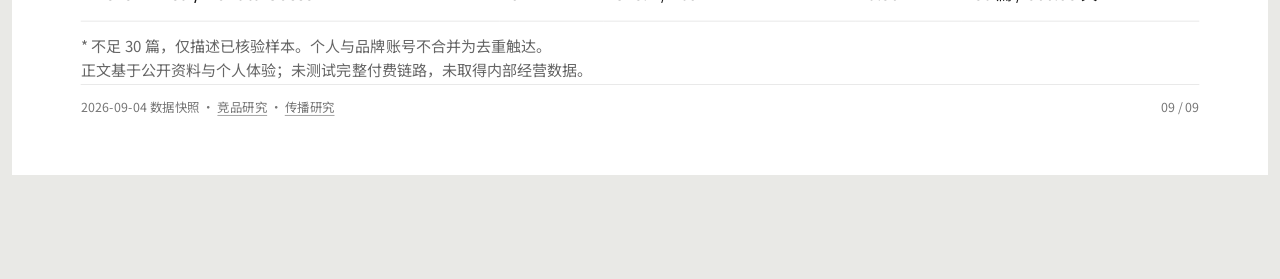
==== commit a963b7ad: "docs: rename quality module to reliable delivery" ====
--- a/aisa-founder-product-strategy/index.html
+++ b/aisa-founder-product-strategy/index.html
@@ -152,12 +152,12 @@
 .slide{visibility:visible;opacity:1;pointer-events:auto;transform-origin:top left}
 .deck-controls #prev,.deck-controls #next{display:none}
 @media print{.page-wrap{width:1920px!important;height:1080px!important;margin:0;overflow:visible;break-after:page}.slide{transform:none!important;break-after:auto}.deck-viewport{padding:0}}
-</style></head><body><main class="deck-viewport"><div class="deck-stage"><!-- === SLIDE 1: 核心判断 === --><section class="slide active" aria-label="核心判断"><header><strong>AIsa / PRODUCT PERSPECTIVE</strong><span>竞品分析与产品优化建议</span></header><h1>从统一接入<br>走向<span>更容易选择、更可靠交付</span></h1><div class="body-content"><p class="lead">AIsa 竞品分析与产品优化建议<br><small>对照 Monid、Orthogonal、Nevermined，供创始团队产品与增长讨论。</small></p><div class="four"><article><i>01</i><h3>定位与获客</h3><p>先明确为谁解决什么</p></article><article><i>02</i><h3>开发者体验</h3><p>让第一次使用足够简单</p></article><article><i>03</i><h3>能力发现</h3><p>替用户减少工具选择</p></article><article><i>04</i><h3>供应商质量</h3><p>从成功调用到持续复购</p></article></div></div><footer><span class="source">研究与整理：Xi Yu｜2026.09.04 · 基于公开资料与个人产品体验</span><span>01 / 09</span></footer></section>
+</style></head><body><main class="deck-viewport"><div class="deck-stage"><!-- === SLIDE 1: 核心判断 === --><section class="slide active" aria-label="核心判断"><header><strong>AIsa / PRODUCT PERSPECTIVE</strong><span>竞品分析与产品优化建议</span></header><h1>从统一接入<br>走向<span>更容易选择、更可靠交付</span></h1><div class="body-content"><p class="lead">AIsa 竞品分析与产品优化建议<br><small>对照 Monid、Orthogonal、Nevermined，供创始团队产品与增长讨论。</small></p><div class="four"><article><i>01</i><h3>定位与获客</h3><p>先明确为谁解决什么</p></article><article><i>02</i><h3>开发者体验</h3><p>让第一次使用足够简单</p></article><article><i>03</i><h3>能力发现</h3><p>替用户减少工具选择</p></article><article><i>04</i><h3>可靠交付</h3><p>从成功调用到持续复购</p></article></div></div><footer><span class="source">研究与整理：Xi Yu｜2026.09.04 · 基于公开资料与个人产品体验</span><span>01 / 09</span></footer></section>
 <!-- === SLIDE 2: 竞争格局 === --><section class="slide " aria-label="竞争格局"><header><strong>AIsa / PRODUCT PERSPECTIVE</strong><span>竞争格局</span></header><h1>竞品先讲使用路径，<span>AIsa 需要明确第一站</span></h1><div class="body-content"><table><thead><tr><th>平台</th><th>对外主线</th><th>我的观察</th></tr></thead><tbody><tr class="accent"><td>AIsa</td><td>模型 / API / Skills / GTM / AIsa CIO / 支付</td><td>供给丰富，但主入口需要聚焦</td></tr><tr><td>Monid</td><td>Discover → Inspect → Run</td><td>从“不知道用什么工具”开始</td></tr><tr><td>Orthogonal</td><td>Discover → Call → Pay</td><td>用具体调用示例解释价值</td></tr><tr><td>Nevermined</td><td>For Agents / For Merchants</td><td>区分买卖双方，突出支出与收款</td></tr></tbody></table><aside>不是减少底层能力，而是让用户先理解：我的任务为什么从这里开始？</aside></div><footer><span class="source">公开主张对比；Nevermined 偏交易基础设施，并非完全同类。 <a href="https://aisa.one/">AIsa</a> · <a href="https://docs.monid.ai/">Monid</a> · <a href="https://www.orthogonal.com/">Orthogonal</a> · <a href="https://nevermined.ai/">Nevermined</a></span><span>02 / 09</span></footer></section>
 <!-- === SLIDE 3: 01 / 定位与获客 === --><section class="slide " aria-label="01 / 定位与获客"><header><strong>AIsa / PRODUCT PERSPECTIVE</strong><span>01 / 定位与获客</span></header><h1>先聚焦重复任务，<span>再放大传播</span></h1><div class="body-content"><div class="cols"><article><label>切入假设</label><h3>反复组合多个数据源<br>的小型 Agent 团队</h3><p>商业研究 / 竞品监测 / GTM<br>缺少专职采购与平台团队</p><p class="small">多供应商的集成与维护负担越高，统一接入与结算的价值越容易体现。</p></article><article><label>传播证据</label><div class="numbers"><div><b>708</b><p>AIsa 五帖中位浏览量</p></div><div><b>4,405</b><p>Monid 五帖中位浏览量</p></div></div><p>Monid 处于发布期，并获得 PH 日榜第一。值得借鉴的是明确任务的演示与发布，而不只是发帖数量。</p></article></div><aside>建议：任务 Demo → 可运行示例 → 首次成功。<br><small>Build in Public、社区、SEO / AEO 指向同一任务页面；用成功接入与付费检验效果。</small></aside></div><footer><span class="source">X：2026-09-04 快照、不同五帖窗口；不推断长期获客能力。SEO/AEO 为待量化体验观察。 <a href="https://www.producthunt.com/products/monid">PH 来源</a></span><span>03 / 09</span></footer></section>
 <!-- === SLIDE 4: 02 / 开发者体验 === --><section class="slide " aria-label="02 / 开发者体验"><header><strong>AIsa / PRODUCT PERSPECTIVE</strong><span>02 / 开发者体验</span></header><h1>资源可以丰富，<span>第一次使用必须简单</span></h1><div class="body-content"><div class="cols"><article><label>我的体验观察</label><h3>用户在替平台<br>补齐概念之间的关系</h3><p>多个入口争夺注意力<br>文档层级与颗粒度不一致<br>Skill、CLI、云端 API 职责不够直观</p></article><article><label>建议的默认路径</label><div class="steps"><p><b>1</b> 一个任务：为谁、做什么、怎么开始</p><p><b>2</b> 一个示例：从接入走到预期结果</p><p><b>3</b> 再展开：选择、排错、计费与完整参考</p></div></article></div><aside>同一示例贯穿首页、文档、Skill 与调用记录。<br><small>统一命名、参数和计价单位；看首次成功率、完成时间与求助原因。</small></aside></div><footer><span class="source">定性页面与文档体验，不等于已验证的转化率损失。</span><span>04 / 09</span></footer></section>
 <!-- === SLIDE 5: 03 / 能力发现 === --><section class="slide " aria-label="03 / 能力发现"><header><strong>AIsa / PRODUCT PERSPECTIVE</strong><span>03 / 能力发现</span></header><h1>一把 Key 之后，<span>仍需要减少选择成本</span></h1><div class="body-content"><p class="intro">AIsa 已有机器可读入口；机会在于让发现成为默认流程，而不只是一份可读取的描述。</p><div class="flow"><div>任务与预算</div><b>→</b><div>候选与限制</div><b>→</b><div>解释并选择</div><b>→</b><div>调用与验收</div></div><div class="cols compact"><article><label>先验证一个场景</label><h3>网页正文提取</h3><p>Tavily Extract · Exa Contents · Firecrawl Scrape</p><p class="small">比较适用范围、价格与结果完整性，不能只因名称相近就视为可替换。</p></article><article><label>保留两种使用方式</label><h3>探索时发现，生产时固定</h3><p>通用发现入口降低选择成本。<br>成熟任务保留 Skill 模板、指定 API 与批准的备选服务。</p></article></div></div><footer><span class="source">建议流程，非已上线能力声明。 <a href="https://aisa.one/agent-discovery">Agent Discovery</a> · <a href="https://aisa.one/api/search">搜索能力目录</a></span><span>05 / 09</span></footer></section>
-<!-- === SLIDE 6: 04 / 供应商质量 === --><section class="slide " aria-label="04 / 供应商质量"><header><strong>AIsa / PRODUCT PERSPECTIVE</strong><span>04 / 供应商质量</span></header><h1>HTTP 200 之后，<span>结果真的有用吗？</span></h1><div class="body-content"><table><thead><tr><th>判断层级</th><th>关键问题</th><th>选择证据</th></tr></thead><tbody><tr><td>供应商</td><td>来源与使用条件是否可信？</td><td>主体、授权、使用限制、故障处理</td></tr><tr><td>接口</td><td>能否稳定执行？</td><td>成功率、延迟、超时、版本稳定性</td></tr><tr class="accent"><td>任务结果</td><td>返回结果是否可用？</td><td>完整性、相关性、新鲜度、可追溯性</td></tr></tbody></table><div class="flow smallflow"><div>准入测试</div><b>→</b><div>小规模调用</div><b>→</b><div>验收与推荐</div><b>→</b><div>隔离 / 复测 / 退出</div></div><p class="intro">先过滤能力与使用条件，再比较质量、延迟和<span>单位成功任务总成本</span>；计入重试与二次验证。</p></div><footer><span class="source">建议从重点任务建立质量记录；新供应商保留测试机会，商业推广与质量排序分开。</span><span>06 / 09</span></footer></section>
+<!-- === SLIDE 6: 04 / 可靠交付 === --><section class="slide " aria-label="04 / 可靠交付"><header><strong>AIsa / PRODUCT PERSPECTIVE</strong><span>04 / 可靠交付</span></header><h1>HTTP 200 之后，<span>结果真的有用吗？</span></h1><div class="body-content"><table><thead><tr><th>判断层级</th><th>关键问题</th><th>选择证据</th></tr></thead><tbody><tr><td>供应商</td><td>来源与使用条件是否可信？</td><td>主体、授权、使用限制、故障处理</td></tr><tr><td>接口</td><td>能否稳定执行？</td><td>成功率、延迟、超时、版本稳定性</td></tr><tr class="accent"><td>任务结果</td><td>返回结果是否可用？</td><td>完整性、相关性、新鲜度、可追溯性</td></tr></tbody></table><div class="flow smallflow"><div>准入测试</div><b>→</b><div>小规模调用</div><b>→</b><div>验收与推荐</div><b>→</b><div>隔离 / 复测 / 退出</div></div><p class="intro">先过滤能力与使用条件，再比较质量、延迟和<span>单位成功任务总成本</span>；计入重试与二次验证。</p></div><footer><span class="source">建议从重点任务建立质量记录；新供应商保留测试机会，商业推广与质量排序分开。</span><span>06 / 09</span></footer></section>
 <!-- === SLIDE 7: 优先行动 === --><section class="slide " aria-label="优先行动"><header><strong>AIsa / PRODUCT PERSPECTIVE</strong><span>优先行动</span></header><h1>先做通一条路径，<span>再扩大供给与分发</span></h1><div class="body-content"><div class="three"><article><i>1</i><h3>聚焦一个任务入口</h3><p>同一类客户<br>同一个首页主张<br>同一个可运行示例</p><label>看首次成功率与时间</label></article><article><i>2</i><h3>接入发现与选择</h3><p>一个重点能力类目<br>少量候选与选择理由<br>明确预算和替代边界</p><label>看人工选择是否减少</label></article><article><i>3</i><h3>记录质量并反馈</h3><p>结果验收与成本追踪<br>失败隔离与复测<br>据证据更新推荐</p><label>看成功任务成本与复购</label></article></div><aside>不优先增加平行入口，也不一开始覆盖全目录自动路由。<br><small>以重复付费和贡献毛利检验这条路径是否真正成立。</small></aside></div><footer><span class="source">希望结合实际客户、调用与留存数据，进一步验证判断并推进产品改进。</span><span>07 / 09</span></footer></section>
 <!-- === SLIDE 8: 附录 A / 品牌账号 === --><section class="slide " aria-label="附录 A / 品牌账号"><header><strong>AIsa / PRODUCT PERSPECTIVE</strong><span>附录 A / 品牌账号</span></header><h1>传播指标：<span>品牌账号快照</span></h1><div class="body-content"><table class="data"><thead><tr><th>品牌</th><th>粉丝</th><th>五帖均值 / 中位浏览</th><th>观测帖 / 周</th><th>频率样本</th></tr></thead><tbody><tr><td>AIsa</td><td>1,888</td><td>809.8 / 708</td><td>4.52</td><td>30 篇 / 44.91 天</td></tr><tr><td>Monid</td><td>2,553</td><td>8,019.6 / 4,405</td><td>5.47*</td><td>19 篇 / 23.01 天</td></tr><tr><td>Orthogonal</td><td>1,599</td><td>1,596.6 / 1,242</td><td>2.30*</td><td>30 篇 / 88.23 天</td></tr><tr><td>Nevermined</td><td>5,311</td><td>1,441.2 / 575</td><td>0.72</td><td>30 篇 / 282.03 天</td></tr></tbody></table><p class="small">2026-09-04 快照。公开浏览不等于独立触达；不同样本跨度，不作近期周频率排名。<br>* Monid 未满样本；Orthogonal 频率清单与五帖清单存在收录差异，频率待复核。</p><p class="small">AIsa 频率已补入 09-01 引用帖并重取 30 篇。完整统计与原帖留在研究底稿。</p></div><footer><span class="source"><a href="https://github.com/XY24678/XY24678.github.io/blob/main/aisa-founder-product-strategy/research/AIsa_Competitors_X_Metrics_2026-09-04.md">社交指标底稿</a> · <a href="https://github.com/XY24678/XY24678.github.io/blob/main/aisa-founder-product-strategy/research/AIsa_Founder_Product_Strategy_Discussion_CN.md">完整分析</a></span><span>08 / 09</span></footer></section>
 <!-- === SLIDE 9: 附录 B / 创始人账号 === --><section class="slide " aria-label="附录 B / 创始人账号"><header><strong>AIsa / PRODUCT PERSPECTIVE</strong><span>附录 B / 创始人账号</span></header><h1>传播指标：<span>创始人与个人账号</span></h1><div class="body-content"><table class="data"><thead><tr><th>公司 / 发帖人</th><th>粉丝</th><th>五帖均值 / 中位浏览</th><th>帖 / 周</th><th>频率样本</th></tr></thead><tbody><tr><td>AIsa / Jordan Liu</td><td>—</td><td>账号未独立确认</td><td>—</td><td>不代表不活跃</td></tr><tr><td>Monid / Shengkun Ye</td><td>4,521</td><td>30,536.6 / 3,290</td><td>10.78</td><td>30 篇 / 18.83 天</td></tr><tr><td>Orthogonal / Christian Pickett</td><td>1,726</td><td>3,922.4 / 678</td><td>0.83*</td><td>5 篇 / 33.86 天</td></tr><tr><td>Orthogonal / Bera Sogut</td><td>561</td><td>2,208.6 / 1,023</td><td>0.44*</td><td>5 篇 / 63.85 天</td></tr><tr><td>Nevermined / Donald Gossen</td><td>922</td><td>873.4 / 209</td><td>0.36</td><td>30 篇 / 566.93 天</td></tr></tbody></table><p class="small">* 不足 30 篇，仅描述已核验样本。个人与品牌账号不合并为去重触达。<br>正文基于公开资料与个人体验；未测试完整付费链路，未取得内部经营数据。</p></div><footer><span class="source">2026-09-04 数据快照 · <a href="https://github.com/XY24678/XY24678.github.io/blob/main/aisa-founder-product-strategy/research/AIsa_AI_Infra_Competitive_Research_CN.md">竞品研究</a> · <a href="https://github.com/XY24678/XY24678.github.io/blob/main/aisa-founder-product-strategy/research/AIsa_Monid_Build_in_Public_Trace_CN.md">传播研究</a></span><span>09 / 09</span></footer></section></div></main><nav class="deck-controls" aria-label="幻灯片导航"><button id="prev" aria-label="上一页">←</button><select aria-label="跳转页面"></select><button id="next" aria-label="下一页">→</button><button id="save">保存 HTML</button></nav><div class="edit-hotzone"></div><button class="edit-toggle" id="edit" title="按 E 编辑文字">编辑 E</button><script>/* === FIXED STAGE AND NAVIGATION === */
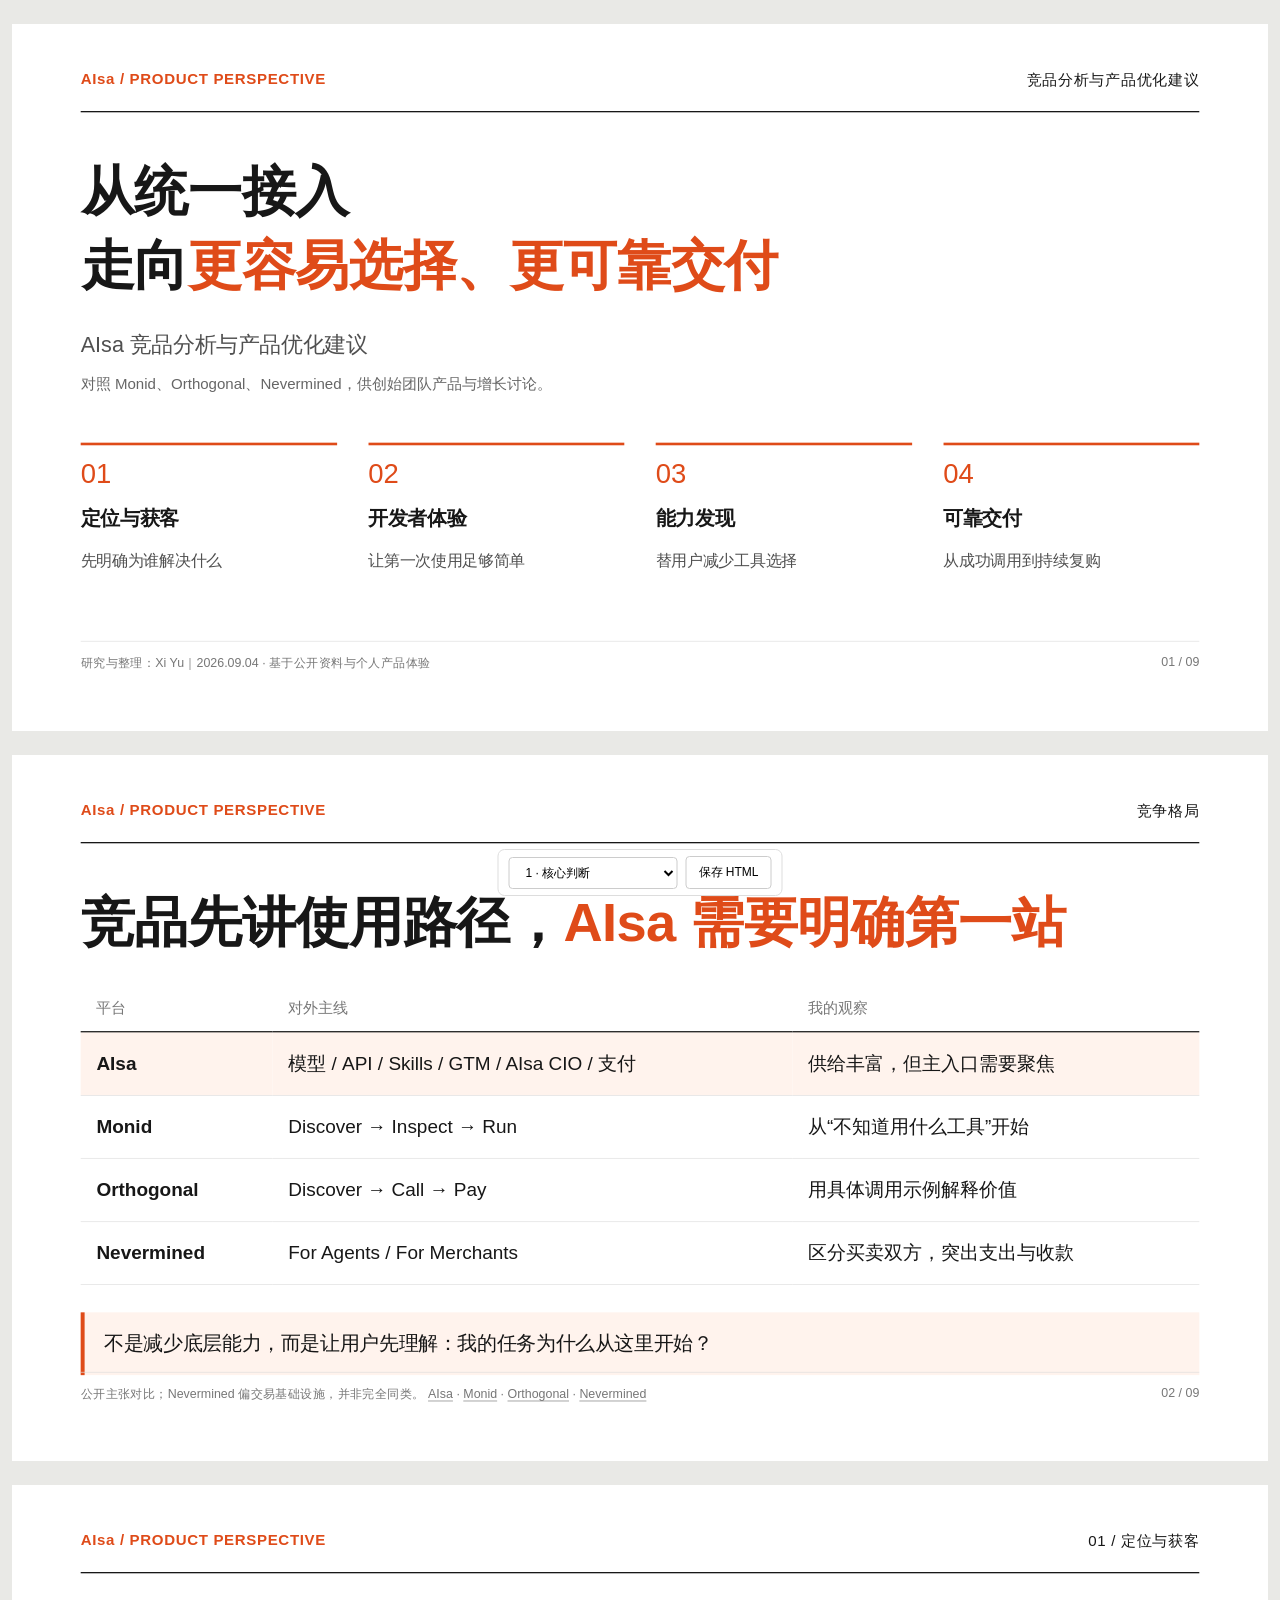
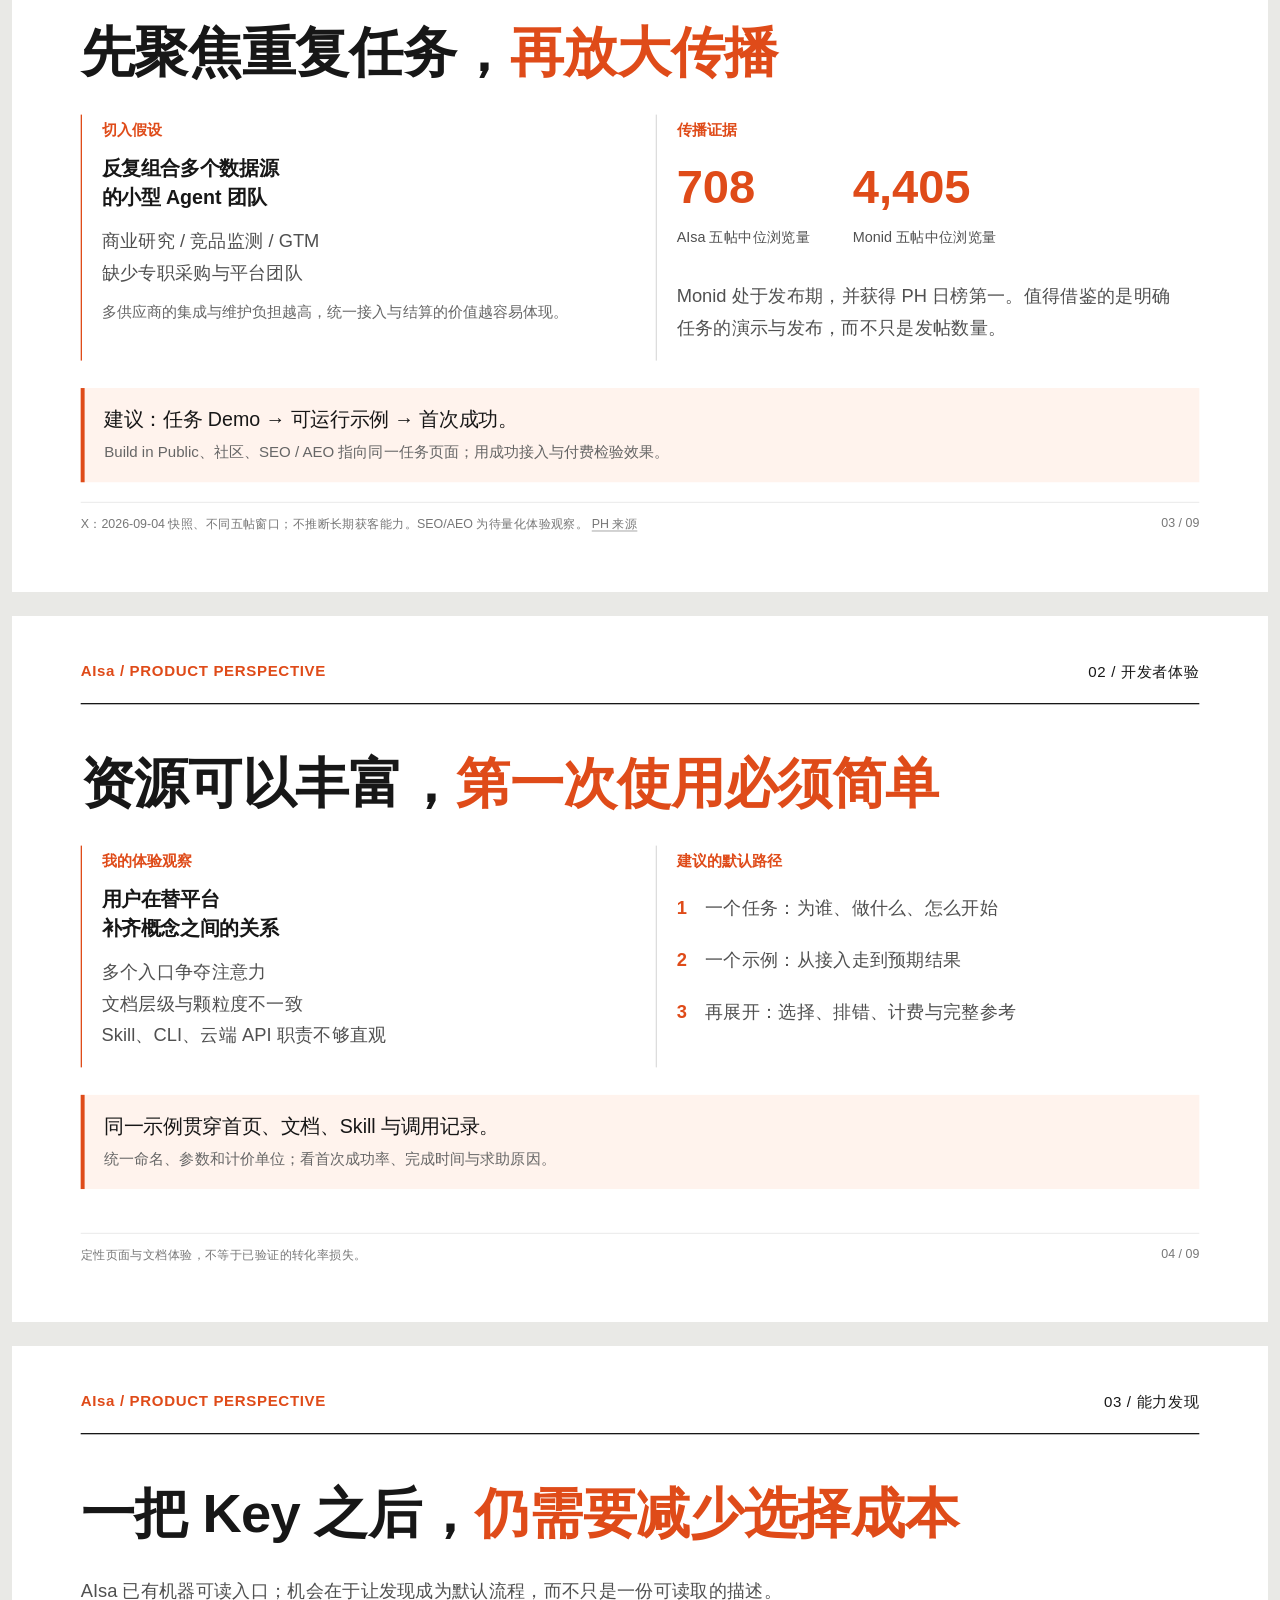
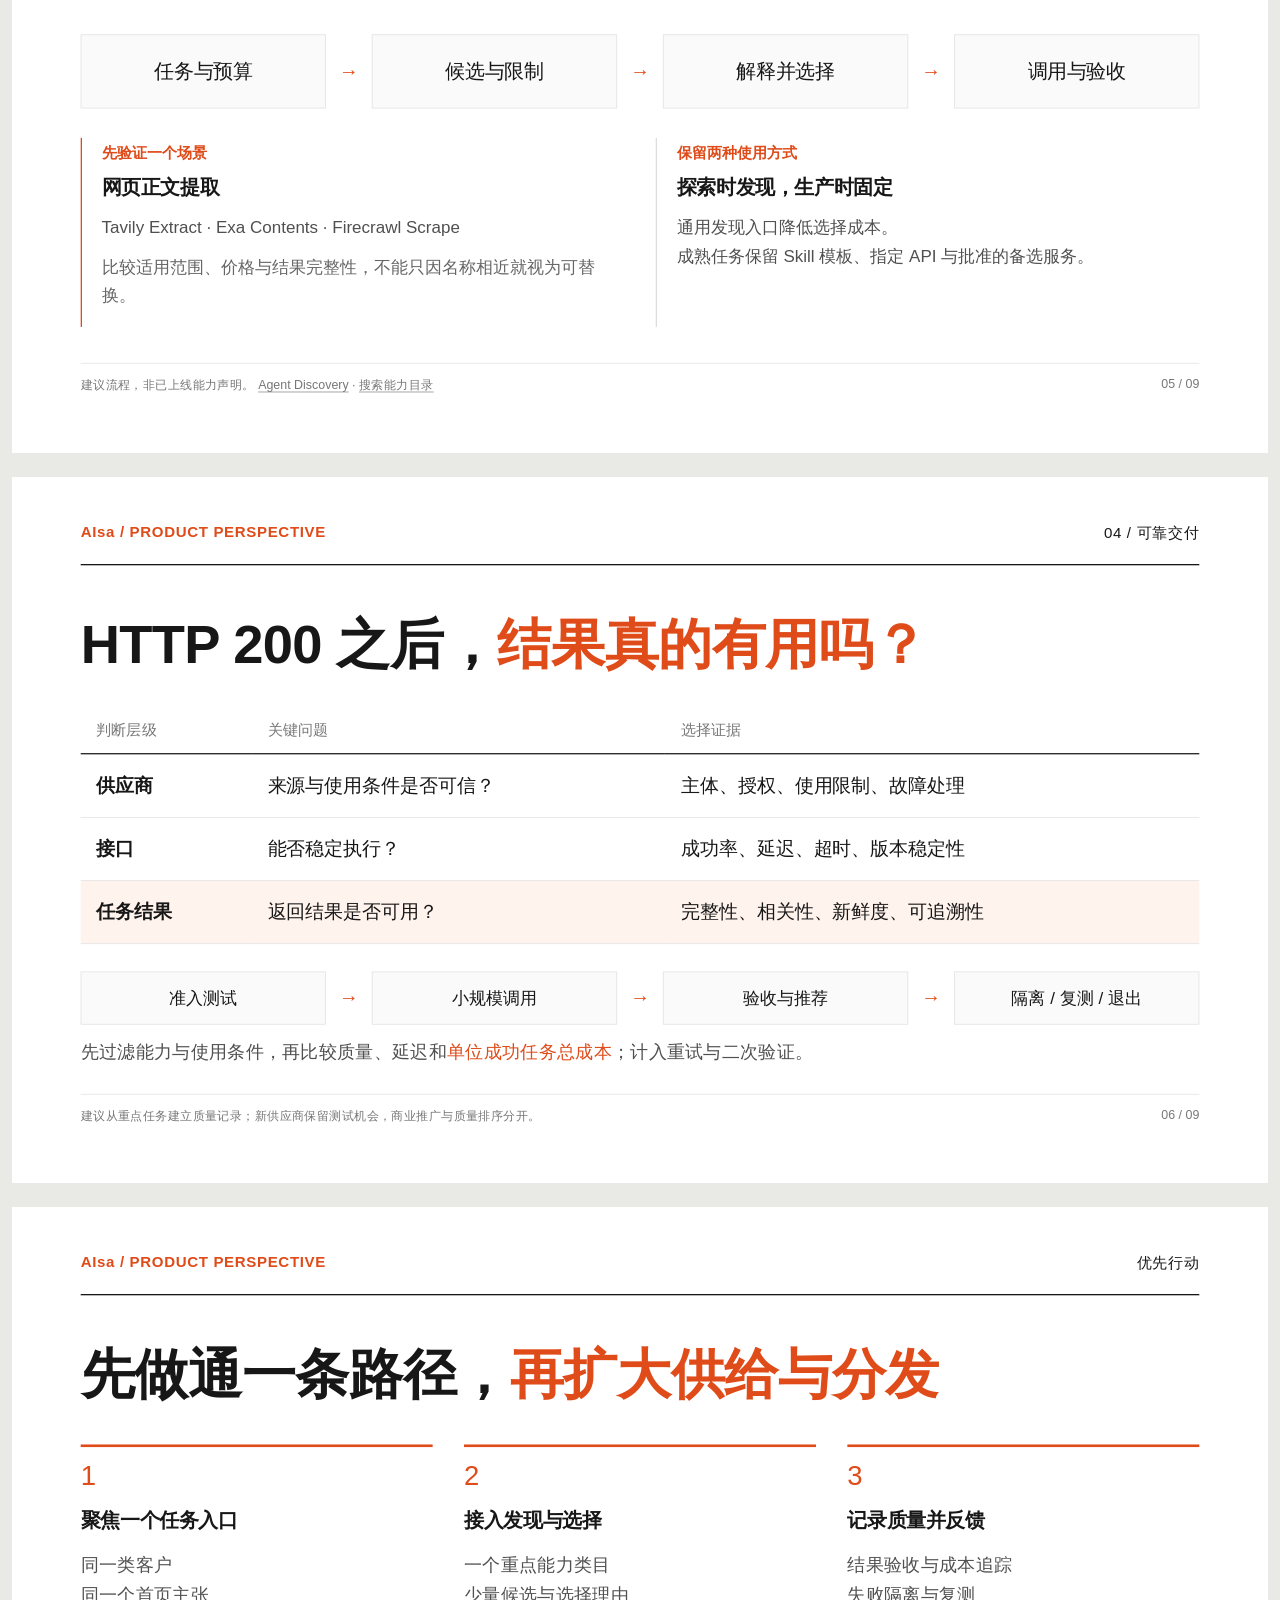
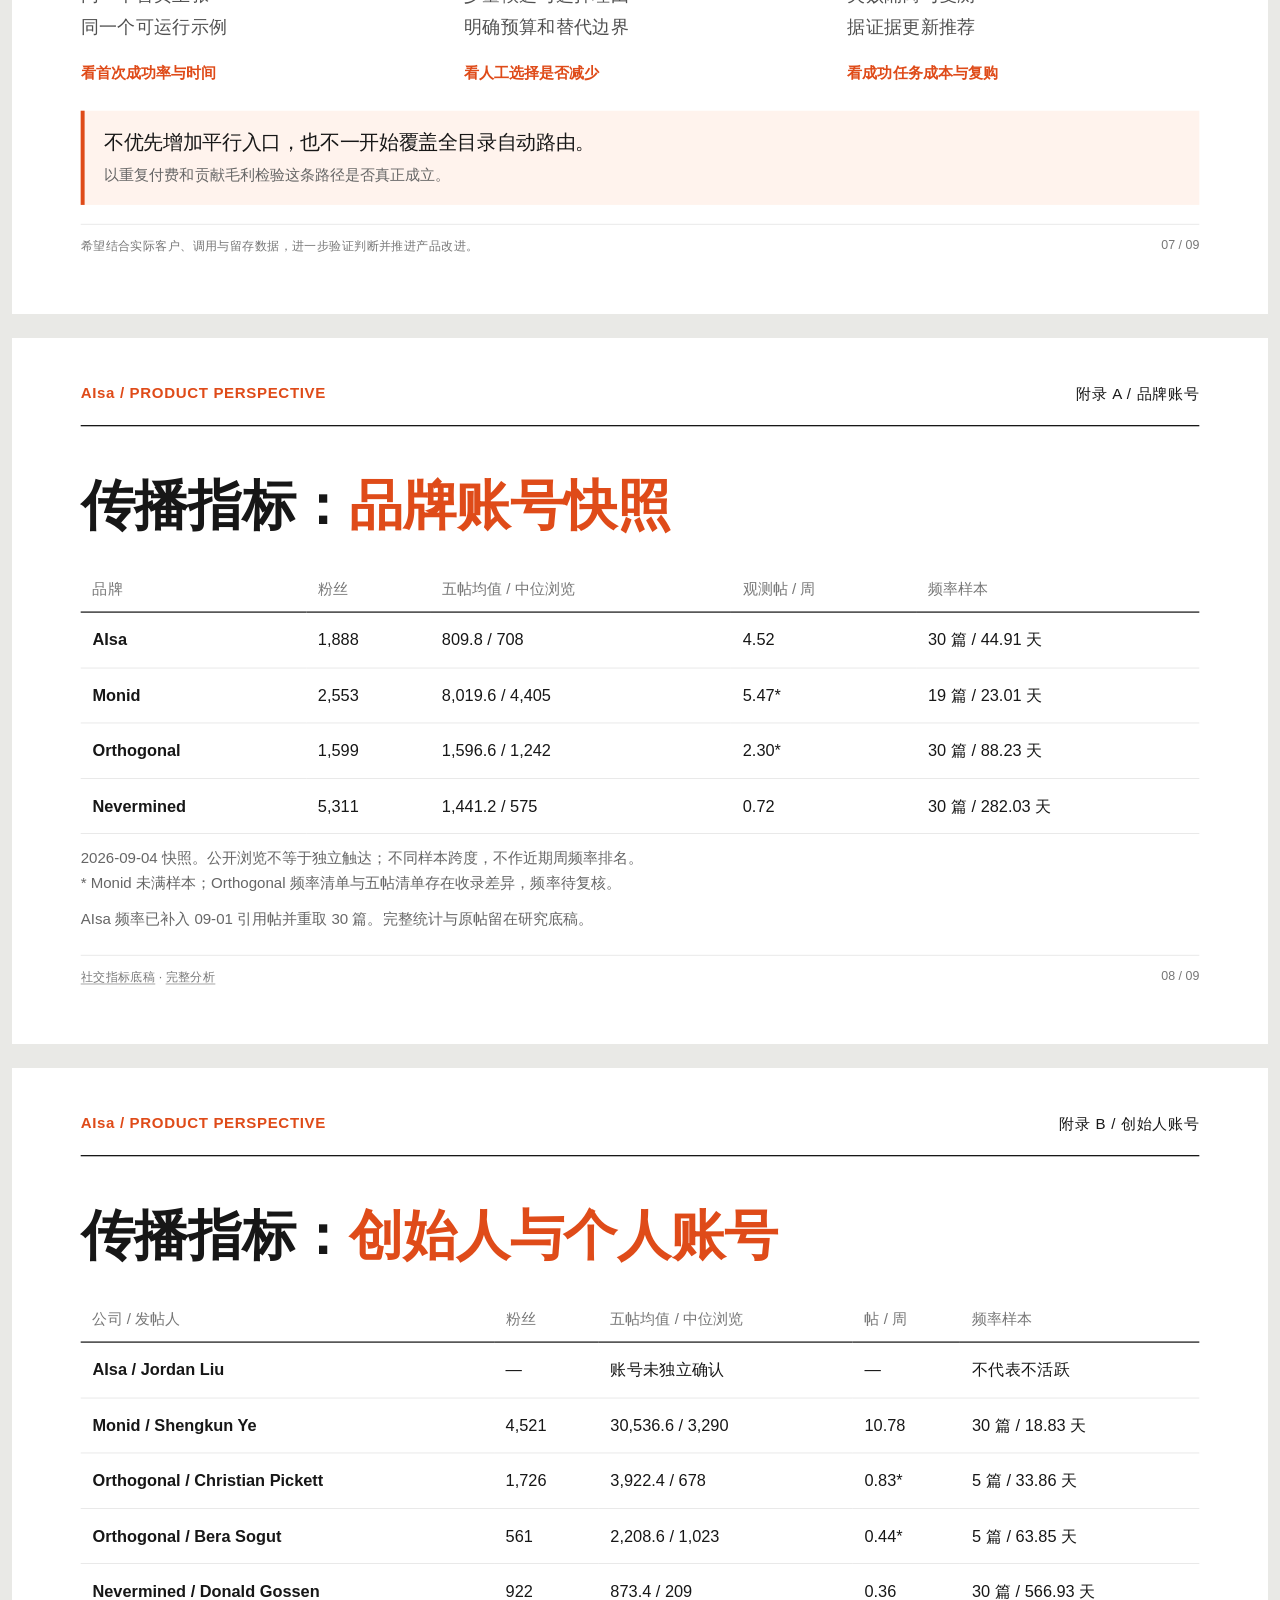
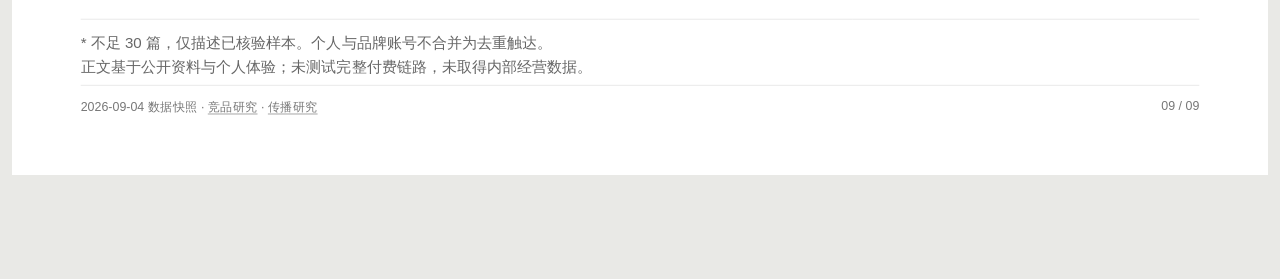
==== commit 5aae3c66: "docs: rename AIsa page to product perspective" ====
--- a/aisa-founder-product-strategy/index.html
+++ b/aisa-founder-product-strategy/index.html
@@ -1,171 +1,2 @@
-<!DOCTYPE html><html lang="zh-CN"><head><meta charset="UTF-8"><meta name="viewport" content="width=device-width,initial-scale=1"><title>AIsa 竞品分析与产品优化建议｜Xi Yu</title><link href="https://fonts.googleapis.com/css2?family=Archivo:wght@700;800&family=Noto+Sans+SC:wght@400;500;600;700&display=swap" rel="stylesheet"><style>/* ===========================================
-   FIXED 16:9 STAGE: MANDATORY BASE STYLES
-   Include this ENTIRE file in every presentation.
-   Slides are authored at 1920×1080 and scaled as a whole.
-   =========================================== */
-
-/* 1. Lock the browser viewport */
-html,
-body {
-    width: 100%;
-    height: 100%;
-    margin: 0;
-    overflow: hidden;
-    background: var(--stage-bg, #000);
-}
-
-/* 2. Full-window deck viewport */
-.deck-viewport {
-    position: fixed;
-    inset: 0;
-    overflow: hidden;
-    background: var(--stage-bg, #000);
-}
-
-/* 3. Fixed 16:9 design canvas.
-   JavaScript sets transform: translate(...) scale(...). */
-.deck-stage {
-    position: absolute;
-    left: 0;
-    top: 0;
-    width: 1920px;
-    height: 1080px;
-    overflow: hidden;
-    transform-origin: 0 0;
-    background: var(--slide-bg, #fff);
-}
-
-/* 4. Slides stack inside the fixed stage.
-   Content must be laid out at 1920×1080, not reflowed per device. */
-.slide {
-    position: absolute;
-    inset: 0;
-    width: 1920px;
-    height: 1080px;
-    overflow: hidden;
-    display: block;
-    visibility: hidden;
-    opacity: 0;
-    pointer-events: none;
-    background: var(--slide-bg, #fff);
-}
-
-.slide.active,
-.slide.visible {
-    visibility: visible;
-    opacity: 1;
-    pointer-events: auto;
-    z-index: 1;
-}
-
-/* 5. Keep media inside authored slide bounds */
-img,
-video,
-canvas,
-svg {
-    max-width: 100%;
-    max-height: 100%;
-}
-
-/* 6. Presentation chrome stays outside the slide design system */
-.deck-controls {
-    position: fixed;
-    left: 50%;
-    bottom: 22px;
-    transform: translateX(-50%);
-    z-index: 1000;
-}
-
-/* 7. Print one fixed-size slide per page */
-@media print {
-    html,
-    body {
-        width: 1920px;
-        height: auto;
-        overflow: visible;
-        background: #fff;
-    }
-
-    .deck-viewport {
-        position: static;
-        overflow: visible;
-        background: #fff;
-    }
-
-    .deck-stage {
-        position: static;
-        width: auto;
-        height: auto;
-        transform: none !important;
-        background: none;
-    }
-
-    .slide {
-        position: relative;
-        display: block !important;
-        visibility: visible !important;
-        opacity: 1 !important;
-        pointer-events: auto !important;
-        width: 1920px;
-        height: 1080px;
-        break-after: page;
-        page-break-after: always;
-    }
-
-    .slide:last-child {
-        break-after: auto;
-        page-break-after: auto;
-    }
-
-    .deck-controls {
-        display: none !important;
-    }
-}
-
-/* 8. Reduced motion */
-@media (prefers-reduced-motion: reduce) {
-    *,
-    *::before,
-    *::after {
-        animation-duration: 0.01ms !important;
-        transition-duration: 0.2s !important;
-    }
-}
-
-
-/* === SWISS WHITE / ORANGE === */
-*{box-sizing:border-box} :root{--stage-bg:#e9e9e6;--slide-bg:#fff;--ink:#171717;--accent:#df4b19}body{font-family:'Noto Sans SC',sans-serif;color:var(--ink)}
-.slide{padding:70px 105px 110px}header{height:65px;border-bottom:2px solid #171717;display:flex;justify-content:space-between;font-size:23px;letter-spacing:1px}header strong,label,i{color:var(--accent)}h1{font-family:'Archivo','Noto Sans SC',sans-serif;font-size:65px;line-height:1.35;margin:42px 0 38px;letter-spacing:-1px}h1 span,.intro span{color:var(--accent)}h3{font-size:35px;line-height:1.45;margin:22px 0}p{font-size:28px;line-height:1.7;margin:18px 0;color:#505050}.lead{font-size:33px}.small,small{font-size:23px;line-height:1.65;color:#666}label{font-size:23px;font-weight:600}i{font-style:normal;font-size:42px;font-family:Archivo,sans-serif}a{color:inherit;text-underline-offset:4px}
-footer{position:absolute;left:105px;right:105px;bottom:54px;border-top:1px solid #ddd;padding-top:20px;display:flex;justify-content:space-between;gap:30px;font-size:19px;color:#777}footer .source{max-width:1500px}
-.four,.three,.cols{display:grid;gap:48px}.four{grid-template-columns:repeat(4,1fr);margin-top:65px}.three{grid-template-columns:repeat(3,1fr);margin-top:50px}.cols{grid-template-columns:1fr 1fr;margin-top:30px}.four article,.three article{border-top:4px solid var(--accent);padding-top:20px}.cols article{border-left:2px solid #ddd;padding:8px 30px}.cols article:first-child{border-color:var(--accent)}.three p{margin-bottom:32px}.compact{margin-top:45px}.compact h3{margin:15px 0}.compact p{font-size:26px}
-aside{margin-top:42px;background:#fff3ed;border-left:6px solid var(--accent);padding:24px 30px;font-size:30px;line-height:1.6}
-table{width:100%;border-collapse:collapse;font-size:29px;margin-top:25px}th{text-align:left;font-size:23px;color:#777;font-weight:500;padding:20px 24px;border-bottom:2px solid #222}td{padding:26px 24px;border-bottom:1px solid #ddd;line-height:1.5}td:first-child{font-weight:600}.accent{background:#fff3ed}.data{font-size:25px}.data td{padding:23px 18px}.data th{padding:18px}
-.numbers{display:flex;gap:65px;margin:30px 0}.numbers b{font-family:Archivo,sans-serif;font-size:72px;color:var(--accent)}.numbers p{font-size:22px}.steps p{margin:32px 0}.steps b{display:inline-block;margin-right:20px;color:var(--accent)}.flow{display:flex;align-items:center;gap:20px;margin-top:42px}.flow div{flex:1;border:1px solid #ddd;padding:35px 14px;text-align:center;font-size:30px;background:#fafafa}.flow b{color:var(--accent);font-size:30px}.smallflow div{padding:22px 10px;font-size:26px}.intro{font-size:28px}.slide:first-child h1{font-size:83px;margin-top:66px}.slide:first-child h3{font-size:30px}.slide:first-child .four p{font-size:24px}
-/* === NAVIGATION AND EDITING === */
-footer{bottom:90px}.deck-controls{bottom:4px}
-.deck-controls{display:flex;gap:8px;align-items:center;background:#fffffff2;border:1px solid #ddd;border-radius:7px;padding:6px 10px;font-size:12px}button,select{font:inherit;padding:7px 12px;background:#fff;border:1px solid #ccc;border-radius:4px;cursor:pointer}button:focus-visible,select:focus-visible{outline:3px solid #df4b19}.edit-hotzone{position:fixed;left:0;top:0;width:80px;height:60px;z-index:1000}.edit-toggle{position:fixed;left:12px;top:12px;z-index:1001;opacity:0;pointer-events:none}.edit-toggle.show,.edit-toggle.active{opacity:1;pointer-events:auto}[contenteditable=true]{outline:1px dashed #df4b19}.editing .slide.active{overflow:auto}@media print{.edit-hotzone,.edit-toggle{display:none!important}@page{size:1920px 1080px;margin:0}}
-/* === CONTINUOUS VERTICAL READING === */
-html,body{height:auto;overflow-x:hidden;overflow-y:auto}
-.deck-viewport{position:relative;inset:auto;overflow:visible;padding:24px 0 80px}
-.deck-stage{position:relative;width:100%;height:auto;overflow:visible;transform:none!important;background:transparent}
-.page-wrap{position:relative;margin:0 auto 24px;overflow:hidden;background:white}
-.slide{visibility:visible;opacity:1;pointer-events:auto;transform-origin:top left}
-.deck-controls #prev,.deck-controls #next{display:none}
-@media print{.page-wrap{width:1920px!important;height:1080px!important;margin:0;overflow:visible;break-after:page}.slide{transform:none!important;break-after:auto}.deck-viewport{padding:0}}
-</style></head><body><main class="deck-viewport"><div class="deck-stage"><!-- === SLIDE 1: 核心判断 === --><section class="slide active" aria-label="核心判断"><header><strong>AIsa / PRODUCT PERSPECTIVE</strong><span>竞品分析与产品优化建议</span></header><h1>从统一接入<br>走向<span>更容易选择、更可靠交付</span></h1><div class="body-content"><p class="lead">AIsa 竞品分析与产品优化建议<br><small>对照 Monid、Orthogonal、Nevermined，供创始团队产品与增长讨论。</small></p><div class="four"><article><i>01</i><h3>定位与获客</h3><p>先明确为谁解决什么</p></article><article><i>02</i><h3>开发者体验</h3><p>让第一次使用足够简单</p></article><article><i>03</i><h3>能力发现</h3><p>替用户减少工具选择</p></article><article><i>04</i><h3>可靠交付</h3><p>从成功调用到持续复购</p></article></div></div><footer><span class="source">研究与整理：Xi Yu｜2026.09.04 · 基于公开资料与个人产品体验</span><span>01 / 09</span></footer></section>
-<!-- === SLIDE 2: 竞争格局 === --><section class="slide " aria-label="竞争格局"><header><strong>AIsa / PRODUCT PERSPECTIVE</strong><span>竞争格局</span></header><h1>竞品先讲使用路径，<span>AIsa 需要明确第一站</span></h1><div class="body-content"><table><thead><tr><th>平台</th><th>对外主线</th><th>我的观察</th></tr></thead><tbody><tr class="accent"><td>AIsa</td><td>模型 / API / Skills / GTM / AIsa CIO / 支付</td><td>供给丰富，但主入口需要聚焦</td></tr><tr><td>Monid</td><td>Discover → Inspect → Run</td><td>从“不知道用什么工具”开始</td></tr><tr><td>Orthogonal</td><td>Discover → Call → Pay</td><td>用具体调用示例解释价值</td></tr><tr><td>Nevermined</td><td>For Agents / For Merchants</td><td>区分买卖双方，突出支出与收款</td></tr></tbody></table><aside>不是减少底层能力，而是让用户先理解：我的任务为什么从这里开始？</aside></div><footer><span class="source">公开主张对比；Nevermined 偏交易基础设施，并非完全同类。 <a href="https://aisa.one/">AIsa</a> · <a href="https://docs.monid.ai/">Monid</a> · <a href="https://www.orthogonal.com/">Orthogonal</a> · <a href="https://nevermined.ai/">Nevermined</a></span><span>02 / 09</span></footer></section>
-<!-- === SLIDE 3: 01 / 定位与获客 === --><section class="slide " aria-label="01 / 定位与获客"><header><strong>AIsa / PRODUCT PERSPECTIVE</strong><span>01 / 定位与获客</span></header><h1>先聚焦重复任务，<span>再放大传播</span></h1><div class="body-content"><div class="cols"><article><label>切入假设</label><h3>反复组合多个数据源<br>的小型 Agent 团队</h3><p>商业研究 / 竞品监测 / GTM<br>缺少专职采购与平台团队</p><p class="small">多供应商的集成与维护负担越高，统一接入与结算的价值越容易体现。</p></article><article><label>传播证据</label><div class="numbers"><div><b>708</b><p>AIsa 五帖中位浏览量</p></div><div><b>4,405</b><p>Monid 五帖中位浏览量</p></div></div><p>Monid 处于发布期，并获得 PH 日榜第一。值得借鉴的是明确任务的演示与发布，而不只是发帖数量。</p></article></div><aside>建议：任务 Demo → 可运行示例 → 首次成功。<br><small>Build in Public、社区、SEO / AEO 指向同一任务页面；用成功接入与付费检验效果。</small></aside></div><footer><span class="source">X：2026-09-04 快照、不同五帖窗口；不推断长期获客能力。SEO/AEO 为待量化体验观察。 <a href="https://www.producthunt.com/products/monid">PH 来源</a></span><span>03 / 09</span></footer></section>
-<!-- === SLIDE 4: 02 / 开发者体验 === --><section class="slide " aria-label="02 / 开发者体验"><header><strong>AIsa / PRODUCT PERSPECTIVE</strong><span>02 / 开发者体验</span></header><h1>资源可以丰富，<span>第一次使用必须简单</span></h1><div class="body-content"><div class="cols"><article><label>我的体验观察</label><h3>用户在替平台<br>补齐概念之间的关系</h3><p>多个入口争夺注意力<br>文档层级与颗粒度不一致<br>Skill、CLI、云端 API 职责不够直观</p></article><article><label>建议的默认路径</label><div class="steps"><p><b>1</b> 一个任务：为谁、做什么、怎么开始</p><p><b>2</b> 一个示例：从接入走到预期结果</p><p><b>3</b> 再展开：选择、排错、计费与完整参考</p></div></article></div><aside>同一示例贯穿首页、文档、Skill 与调用记录。<br><small>统一命名、参数和计价单位；看首次成功率、完成时间与求助原因。</small></aside></div><footer><span class="source">定性页面与文档体验，不等于已验证的转化率损失。</span><span>04 / 09</span></footer></section>
-<!-- === SLIDE 5: 03 / 能力发现 === --><section class="slide " aria-label="03 / 能力发现"><header><strong>AIsa / PRODUCT PERSPECTIVE</strong><span>03 / 能力发现</span></header><h1>一把 Key 之后，<span>仍需要减少选择成本</span></h1><div class="body-content"><p class="intro">AIsa 已有机器可读入口；机会在于让发现成为默认流程，而不只是一份可读取的描述。</p><div class="flow"><div>任务与预算</div><b>→</b><div>候选与限制</div><b>→</b><div>解释并选择</div><b>→</b><div>调用与验收</div></div><div class="cols compact"><article><label>先验证一个场景</label><h3>网页正文提取</h3><p>Tavily Extract · Exa Contents · Firecrawl Scrape</p><p class="small">比较适用范围、价格与结果完整性，不能只因名称相近就视为可替换。</p></article><article><label>保留两种使用方式</label><h3>探索时发现，生产时固定</h3><p>通用发现入口降低选择成本。<br>成熟任务保留 Skill 模板、指定 API 与批准的备选服务。</p></article></div></div><footer><span class="source">建议流程，非已上线能力声明。 <a href="https://aisa.one/agent-discovery">Agent Discovery</a> · <a href="https://aisa.one/api/search">搜索能力目录</a></span><span>05 / 09</span></footer></section>
-<!-- === SLIDE 6: 04 / 可靠交付 === --><section class="slide " aria-label="04 / 可靠交付"><header><strong>AIsa / PRODUCT PERSPECTIVE</strong><span>04 / 可靠交付</span></header><h1>HTTP 200 之后，<span>结果真的有用吗？</span></h1><div class="body-content"><table><thead><tr><th>判断层级</th><th>关键问题</th><th>选择证据</th></tr></thead><tbody><tr><td>供应商</td><td>来源与使用条件是否可信？</td><td>主体、授权、使用限制、故障处理</td></tr><tr><td>接口</td><td>能否稳定执行？</td><td>成功率、延迟、超时、版本稳定性</td></tr><tr class="accent"><td>任务结果</td><td>返回结果是否可用？</td><td>完整性、相关性、新鲜度、可追溯性</td></tr></tbody></table><div class="flow smallflow"><div>准入测试</div><b>→</b><div>小规模调用</div><b>→</b><div>验收与推荐</div><b>→</b><div>隔离 / 复测 / 退出</div></div><p class="intro">先过滤能力与使用条件，再比较质量、延迟和<span>单位成功任务总成本</span>；计入重试与二次验证。</p></div><footer><span class="source">建议从重点任务建立质量记录；新供应商保留测试机会，商业推广与质量排序分开。</span><span>06 / 09</span></footer></section>
-<!-- === SLIDE 7: 优先行动 === --><section class="slide " aria-label="优先行动"><header><strong>AIsa / PRODUCT PERSPECTIVE</strong><span>优先行动</span></header><h1>先做通一条路径，<span>再扩大供给与分发</span></h1><div class="body-content"><div class="three"><article><i>1</i><h3>聚焦一个任务入口</h3><p>同一类客户<br>同一个首页主张<br>同一个可运行示例</p><label>看首次成功率与时间</label></article><article><i>2</i><h3>接入发现与选择</h3><p>一个重点能力类目<br>少量候选与选择理由<br>明确预算和替代边界</p><label>看人工选择是否减少</label></article><article><i>3</i><h3>记录质量并反馈</h3><p>结果验收与成本追踪<br>失败隔离与复测<br>据证据更新推荐</p><label>看成功任务成本与复购</label></article></div><aside>不优先增加平行入口，也不一开始覆盖全目录自动路由。<br><small>以重复付费和贡献毛利检验这条路径是否真正成立。</small></aside></div><footer><span class="source">希望结合实际客户、调用与留存数据，进一步验证判断并推进产品改进。</span><span>07 / 09</span></footer></section>
-<!-- === SLIDE 8: 附录 A / 品牌账号 === --><section class="slide " aria-label="附录 A / 品牌账号"><header><strong>AIsa / PRODUCT PERSPECTIVE</strong><span>附录 A / 品牌账号</span></header><h1>传播指标：<span>品牌账号快照</span></h1><div class="body-content"><table class="data"><thead><tr><th>品牌</th><th>粉丝</th><th>五帖均值 / 中位浏览</th><th>观测帖 / 周</th><th>频率样本</th></tr></thead><tbody><tr><td>AIsa</td><td>1,888</td><td>809.8 / 708</td><td>4.52</td><td>30 篇 / 44.91 天</td></tr><tr><td>Monid</td><td>2,553</td><td>8,019.6 / 4,405</td><td>5.47*</td><td>19 篇 / 23.01 天</td></tr><tr><td>Orthogonal</td><td>1,599</td><td>1,596.6 / 1,242</td><td>2.30*</td><td>30 篇 / 88.23 天</td></tr><tr><td>Nevermined</td><td>5,311</td><td>1,441.2 / 575</td><td>0.72</td><td>30 篇 / 282.03 天</td></tr></tbody></table><p class="small">2026-09-04 快照。公开浏览不等于独立触达；不同样本跨度，不作近期周频率排名。<br>* Monid 未满样本；Orthogonal 频率清单与五帖清单存在收录差异，频率待复核。</p><p class="small">AIsa 频率已补入 09-01 引用帖并重取 30 篇。完整统计与原帖留在研究底稿。</p></div><footer><span class="source"><a href="https://github.com/XY24678/XY24678.github.io/blob/main/aisa-founder-product-strategy/research/AIsa_Competitors_X_Metrics_2026-09-04.md">社交指标底稿</a> · <a href="https://github.com/XY24678/XY24678.github.io/blob/main/aisa-founder-product-strategy/research/AIsa_Founder_Product_Strategy_Discussion_CN.md">完整分析</a></span><span>08 / 09</span></footer></section>
-<!-- === SLIDE 9: 附录 B / 创始人账号 === --><section class="slide " aria-label="附录 B / 创始人账号"><header><strong>AIsa / PRODUCT PERSPECTIVE</strong><span>附录 B / 创始人账号</span></header><h1>传播指标：<span>创始人与个人账号</span></h1><div class="body-content"><table class="data"><thead><tr><th>公司 / 发帖人</th><th>粉丝</th><th>五帖均值 / 中位浏览</th><th>帖 / 周</th><th>频率样本</th></tr></thead><tbody><tr><td>AIsa / Jordan Liu</td><td>—</td><td>账号未独立确认</td><td>—</td><td>不代表不活跃</td></tr><tr><td>Monid / Shengkun Ye</td><td>4,521</td><td>30,536.6 / 3,290</td><td>10.78</td><td>30 篇 / 18.83 天</td></tr><tr><td>Orthogonal / Christian Pickett</td><td>1,726</td><td>3,922.4 / 678</td><td>0.83*</td><td>5 篇 / 33.86 天</td></tr><tr><td>Orthogonal / Bera Sogut</td><td>561</td><td>2,208.6 / 1,023</td><td>0.44*</td><td>5 篇 / 63.85 天</td></tr><tr><td>Nevermined / Donald Gossen</td><td>922</td><td>873.4 / 209</td><td>0.36</td><td>30 篇 / 566.93 天</td></tr></tbody></table><p class="small">* 不足 30 篇，仅描述已核验样本。个人与品牌账号不合并为去重触达。<br>正文基于公开资料与个人体验；未测试完整付费链路，未取得内部经营数据。</p></div><footer><span class="source">2026-09-04 数据快照 · <a href="https://github.com/XY24678/XY24678.github.io/blob/main/aisa-founder-product-strategy/research/AIsa_AI_Infra_Competitive_Research_CN.md">竞品研究</a> · <a href="https://github.com/XY24678/XY24678.github.io/blob/main/aisa-founder-product-strategy/research/AIsa_Monid_Build_in_Public_Trace_CN.md">传播研究</a></span><span>09 / 09</span></footer></section></div></main><nav class="deck-controls" aria-label="幻灯片导航"><button id="prev" aria-label="上一页">←</button><select aria-label="跳转页面"></select><button id="next" aria-label="下一页">→</button><button id="save">保存 HTML</button></nav><div class="edit-hotzone"></div><button class="edit-toggle" id="edit" title="按 E 编辑文字">编辑 E</button><script>/* === FIXED STAGE AND NAVIGATION === */
-class SlidePresentation{
-constructor(){this.slides=[...document.querySelectorAll('.slide')];this.index=0;this.editing=false;this.select=document.querySelector('select');this.slides.forEach((s,i)=>{if(!s.parentElement.classList.contains('page-wrap')){const w=document.createElement('div');w.className='page-wrap';s.before(w);w.append(s)}s.classList.add('active');s.removeAttribute('aria-hidden');s.inert=false;this.select.add(new Option((i+1)+' · '+s.getAttribute('aria-label'),i))});this.select.onchange=()=>this.show(+this.select.value);addEventListener('resize',()=>this.fit());addEventListener('keydown',e=>{if((e.ctrlKey||e.metaKey)&&e.key==='s'){e.preventDefault();this.save();return}if(!e.target.isContentEditable&&e.key.toLowerCase()==='e')this.edit()});this.fit();this.setupEditor();const observer=new IntersectionObserver(entries=>{for(const entry of entries)if(entry.isIntersecting){this.index=this.slides.indexOf(entry.target);this.select.value=this.index}},{threshold:0.4});this.slides.forEach(s=>observer.observe(s))}
-fit(){const width=Math.min(document.documentElement.clientWidth-24,1440),scale=width/1920;this.slides.forEach(s=>{s.parentElement.style.width=width+'px';s.parentElement.style.height=(1080*scale)+'px';s.style.transform='scale('+scale+')'})}
-show(n){this.index=Math.max(0,Math.min(n,this.slides.length-1));this.slides[this.index].parentElement.scrollIntoView({behavior:matchMedia('(prefers-reduced-motion: reduce)').matches?'auto':'smooth',block:'start'});this.select.value=this.index}
-setupEditor(){this.fields=[...document.querySelectorAll('h1,h3,p,label,td,th,aside')];try{const saved=JSON.parse(localStorage.getItem('aisa-deck-v1')||'null');if(Array.isArray(saved)&&saved.length===this.fields.length)saved.forEach((t,i)=>{if(t!==null)this.fields[i].textContent=t})}catch{}this.fields.forEach(f=>f.addEventListener('input',()=>{f.dataset.edited='true';try{localStorage.setItem('aisa-deck-v1',JSON.stringify(this.fields.map(x=>x.dataset.edited?x.textContent:null)))}catch{}}));const btn=document.querySelector('#edit');btn.onclick=()=>this.edit();const hot=document.querySelector('.edit-hotzone');let timer;for(const el of [hot,btn]){el.onmouseenter=()=>{clearTimeout(timer);btn.classList.add('show')};el.onmouseleave=()=>timer=setTimeout(()=>btn.classList.remove('show'),400)}hot.onclick=()=>this.edit();document.querySelector('#save').onclick=()=>this.save()}
-edit(){this.editing=!this.editing;this.fields.forEach(f=>f.contentEditable=String(this.editing));document.body.classList.toggle('editing',this.editing);document.querySelector('#edit').classList.toggle('active',this.editing);document.querySelector('#edit').textContent=this.editing?'结束编辑':'编辑 E'}
-save(){const clone=document.documentElement.cloneNode(true);clone.querySelectorAll('[contenteditable]').forEach(e=>e.removeAttribute('contenteditable'));clone.querySelector('body').classList.remove('editing');const url=URL.createObjectURL(new Blob(['<!DOCTYPE html>'+clone.outerHTML],{type:'text/html;charset=utf-8'}));const a=document.createElement('a');a.href=url;a.download='AIsa_Founder_Product_Strategy_Deck_CN.html';a.click();setTimeout(()=>URL.revokeObjectURL(url),1000)}
-}window.deck=new SlidePresentation();</script></body></html>
+<!doctype html>
+<html lang="zh-CN"><head><meta charset="utf-8"><meta name="viewport" content="width=device-width,initial-scale=1"><meta http-equiv="refresh" content="0;url=../aisa-product-perspective/"><link rel="canonical" href="https://xy24678.github.io/aisa-product-perspective/"><title>AIsa Product Perspective</title></head><body><p>页面已迁移至 <a href="../aisa-product-perspective/">AIsa Product Perspective</a>。</p></body></html>
